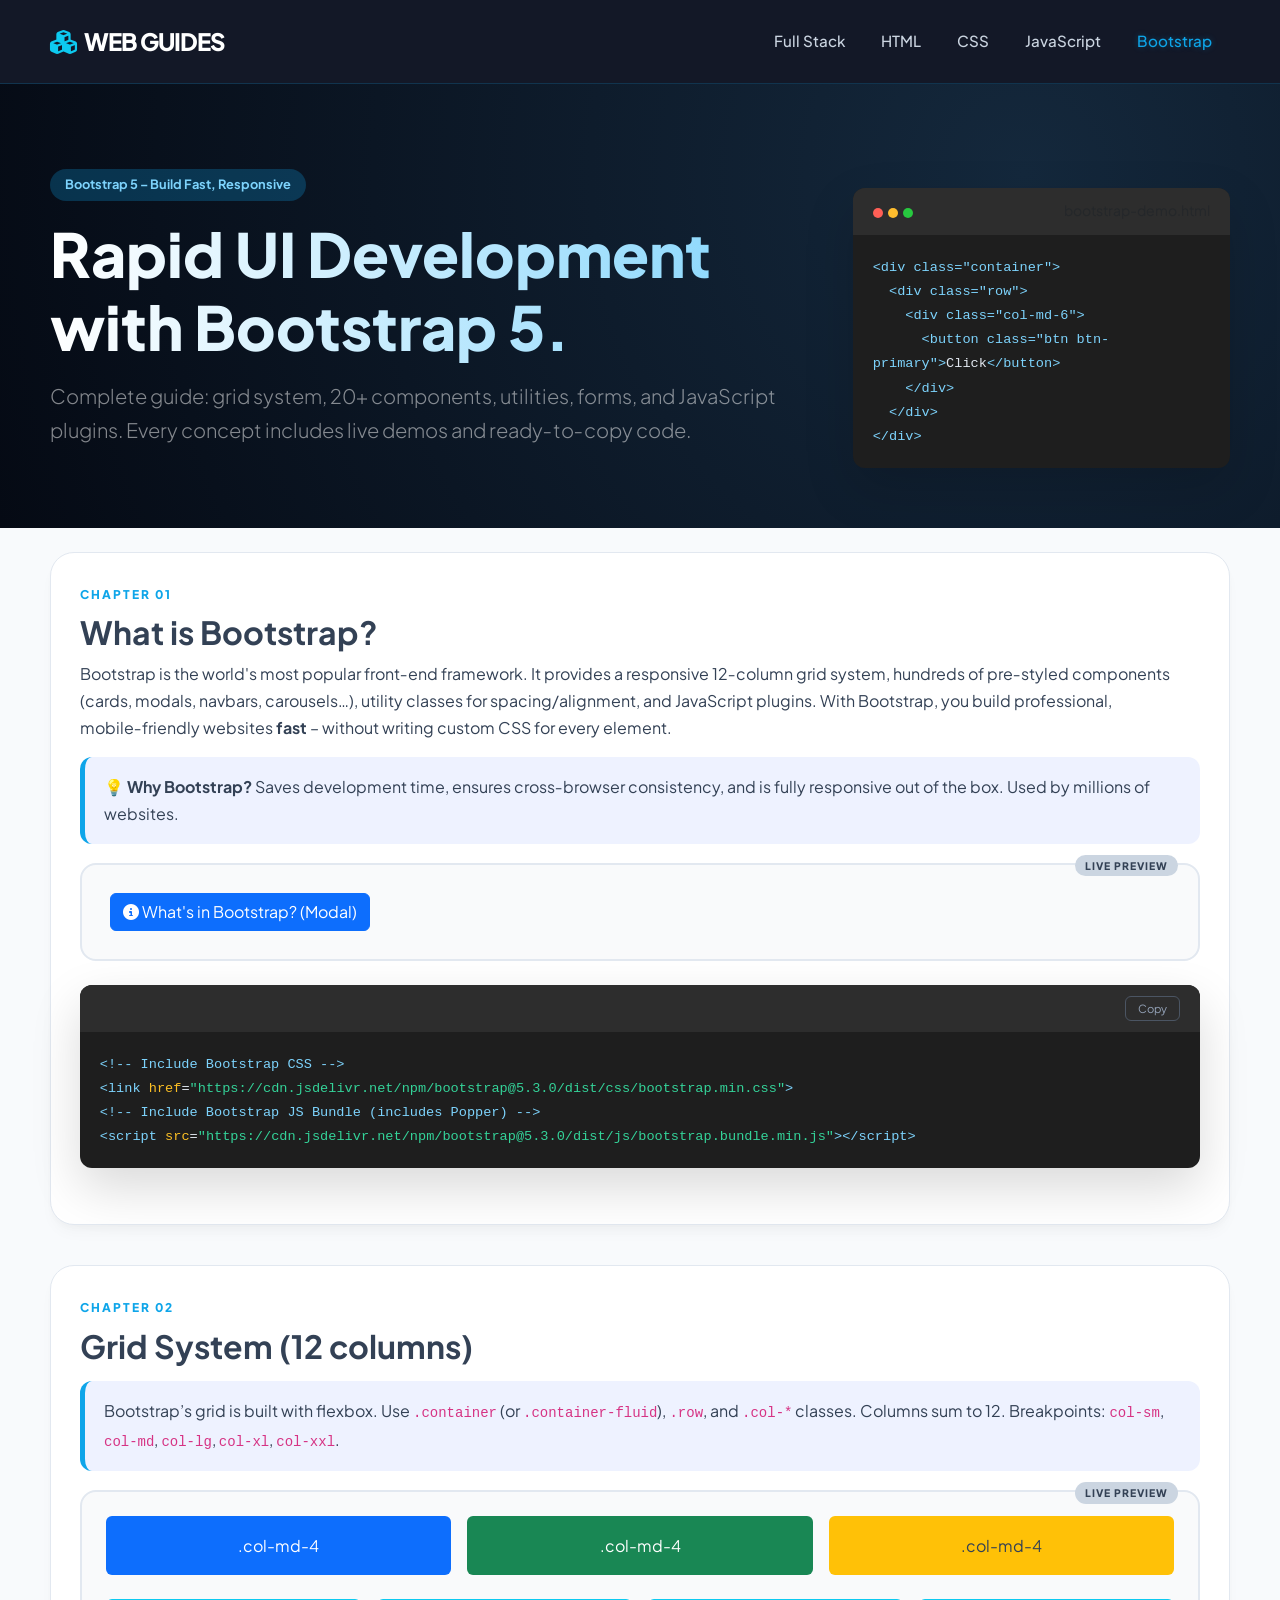
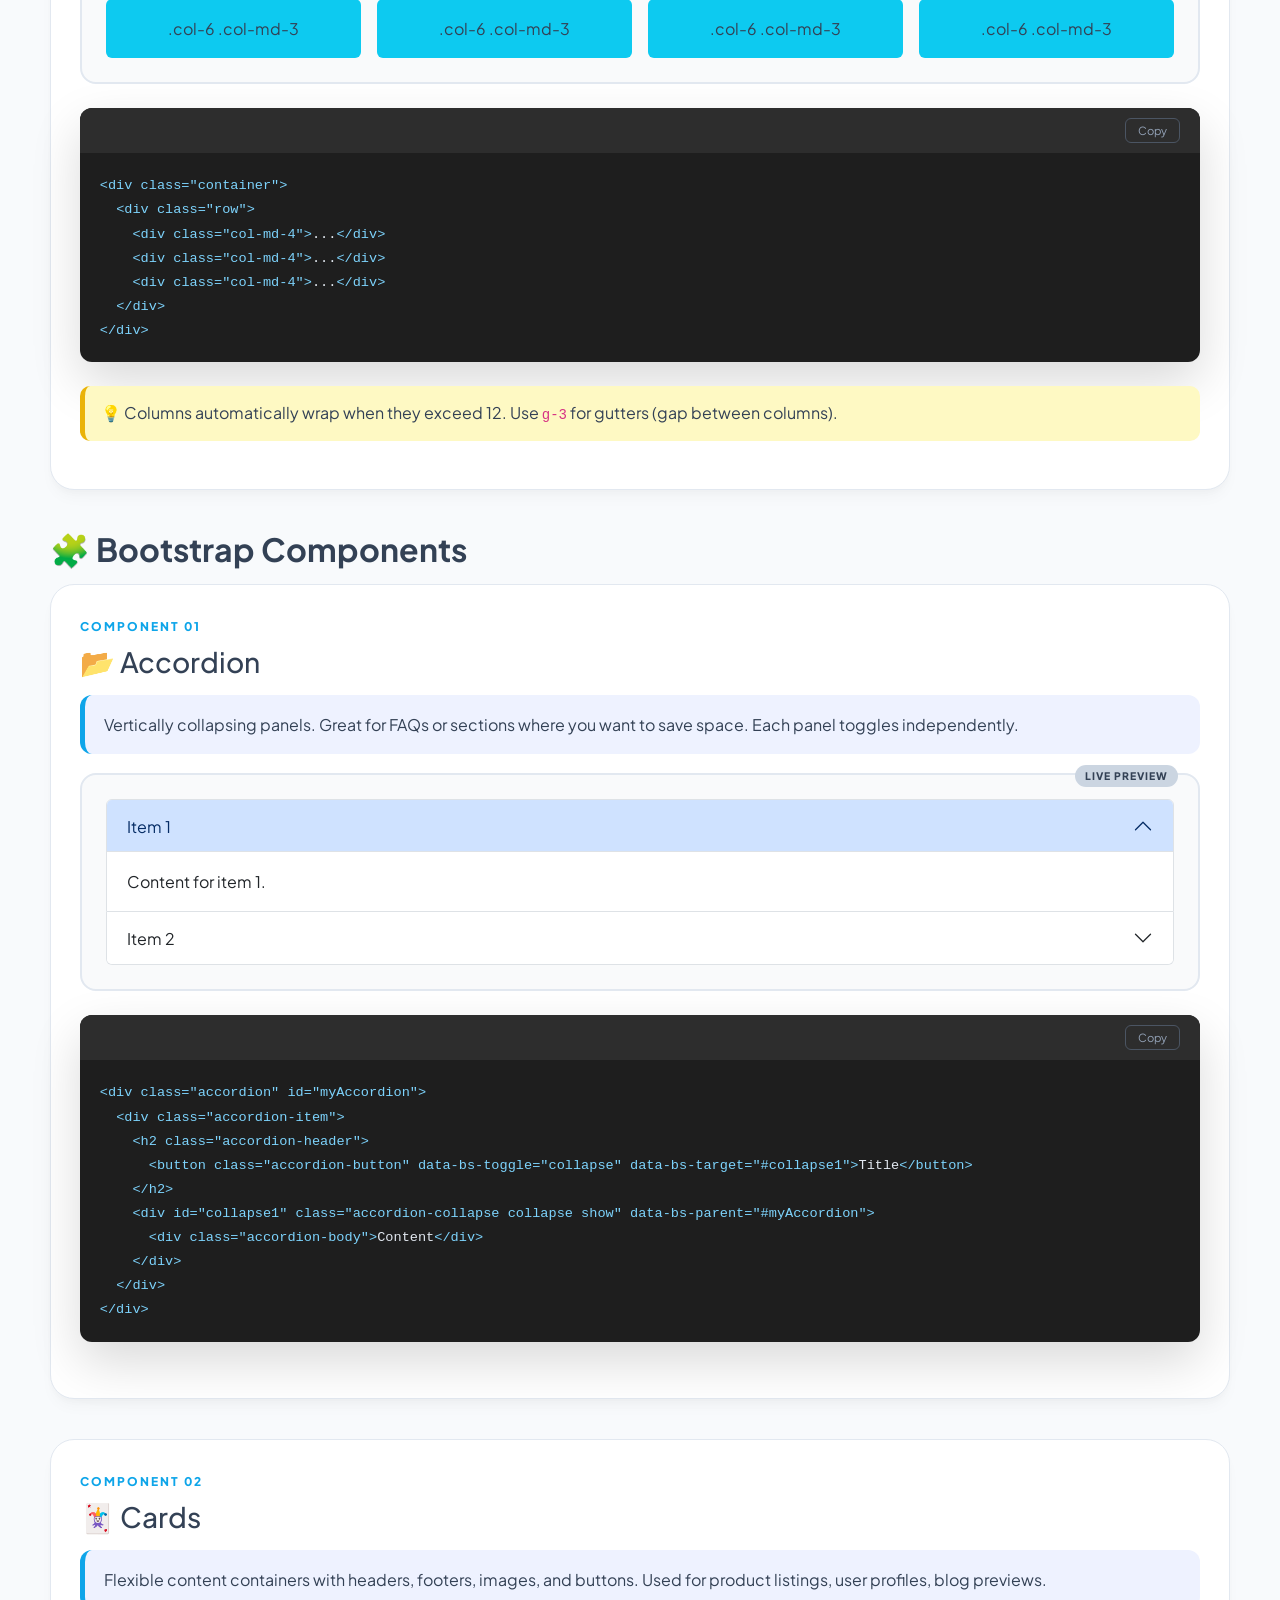
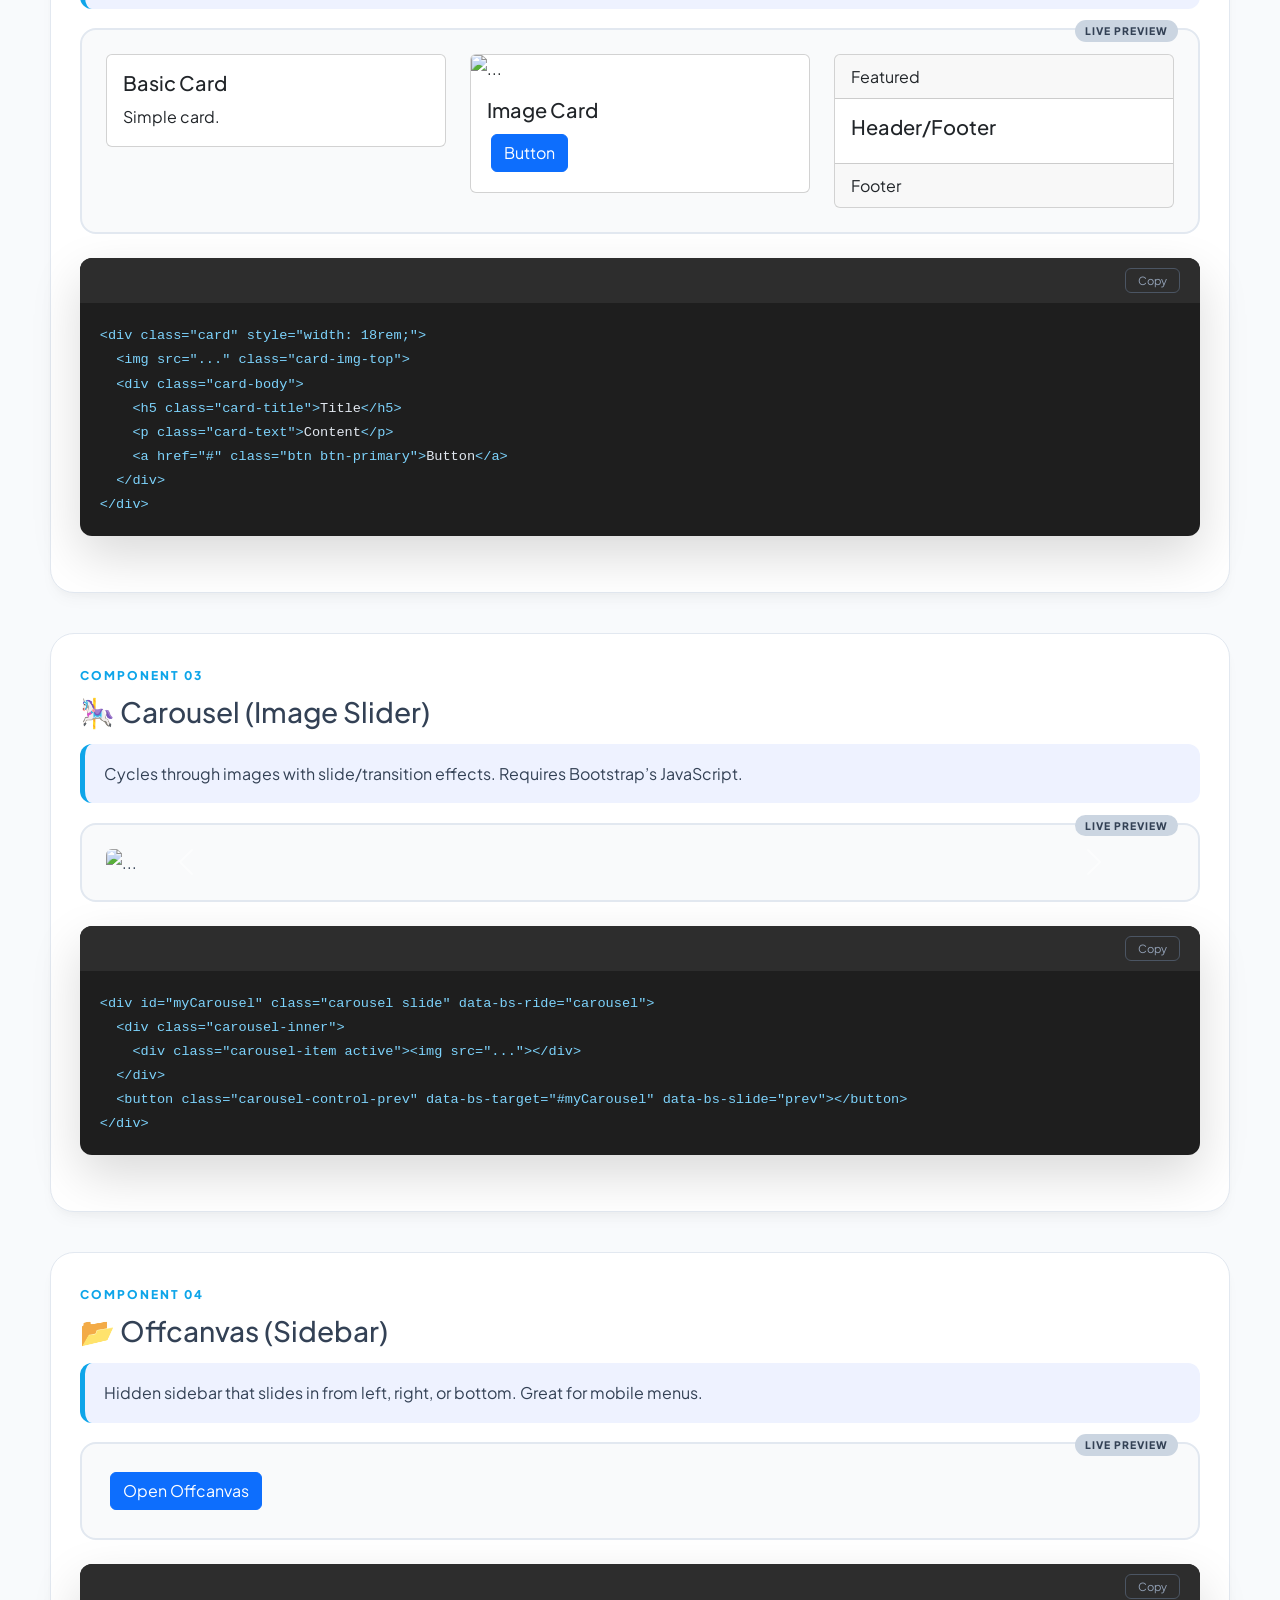
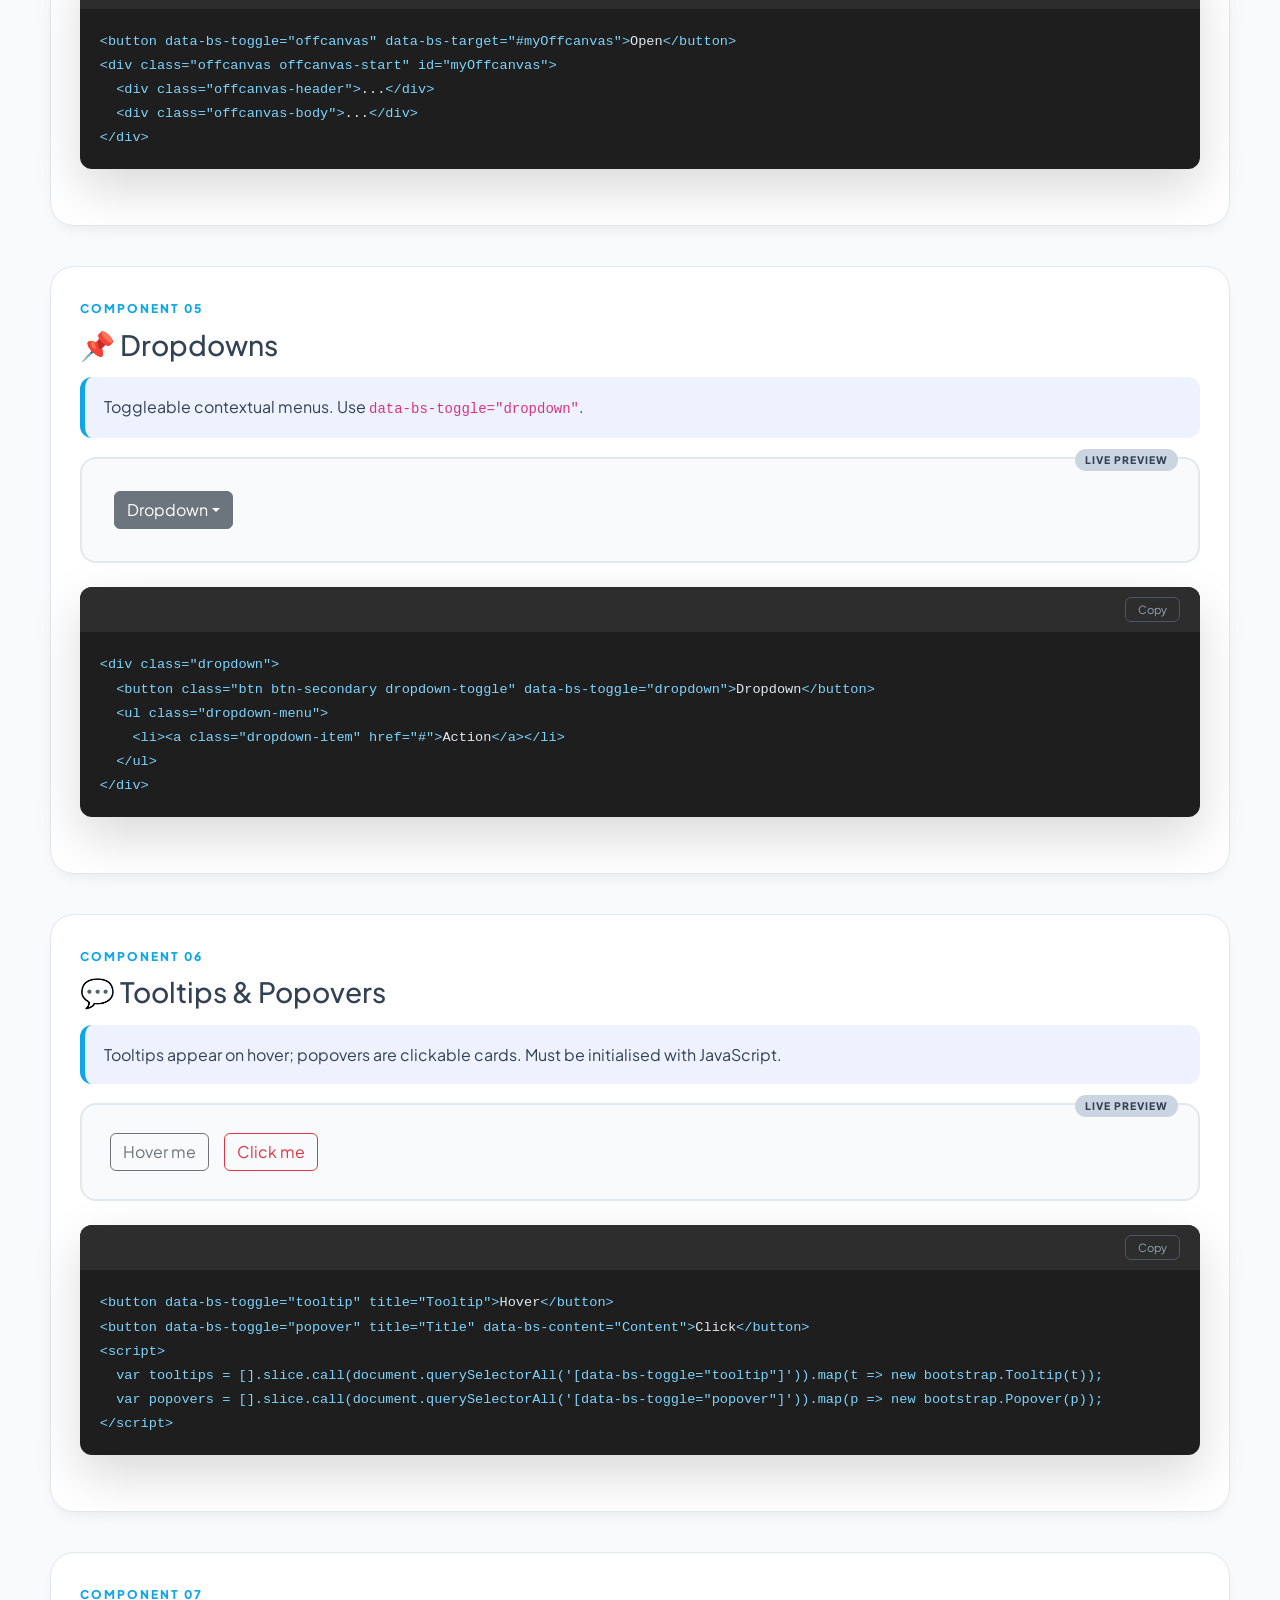
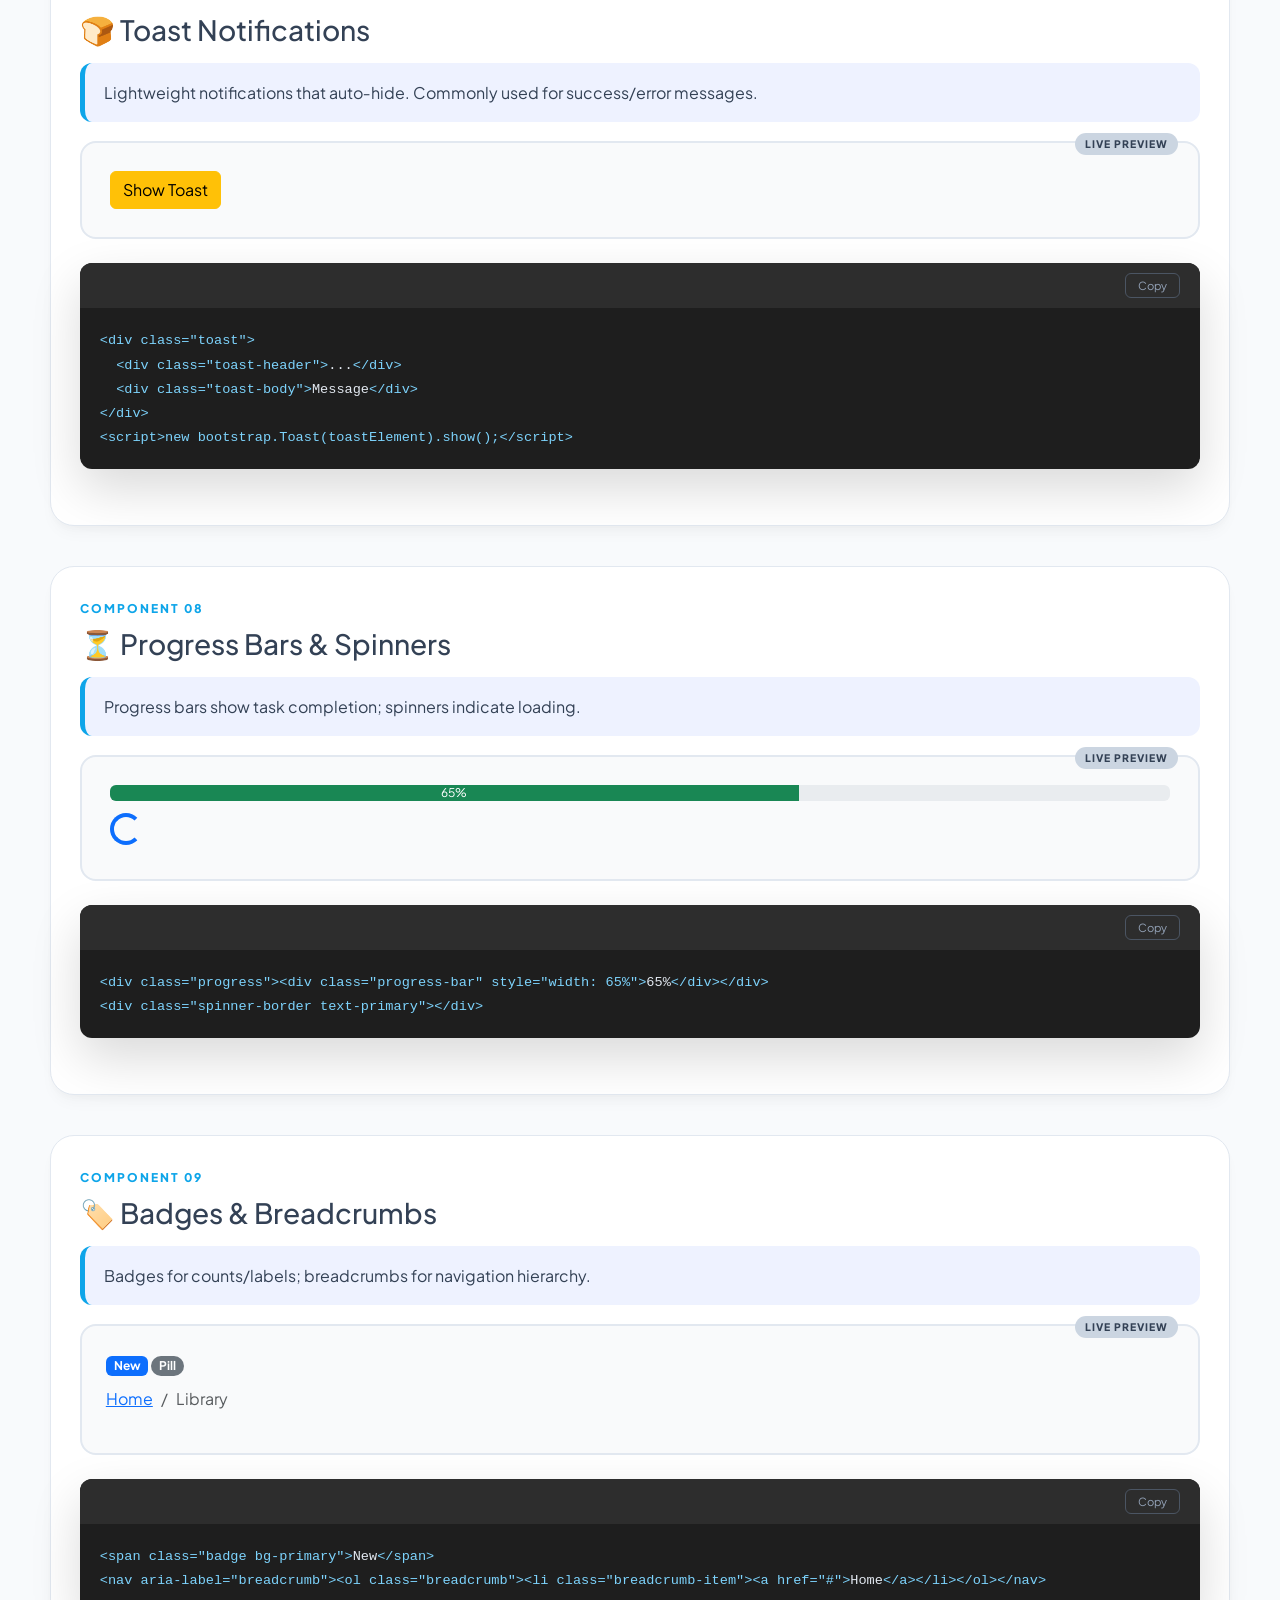
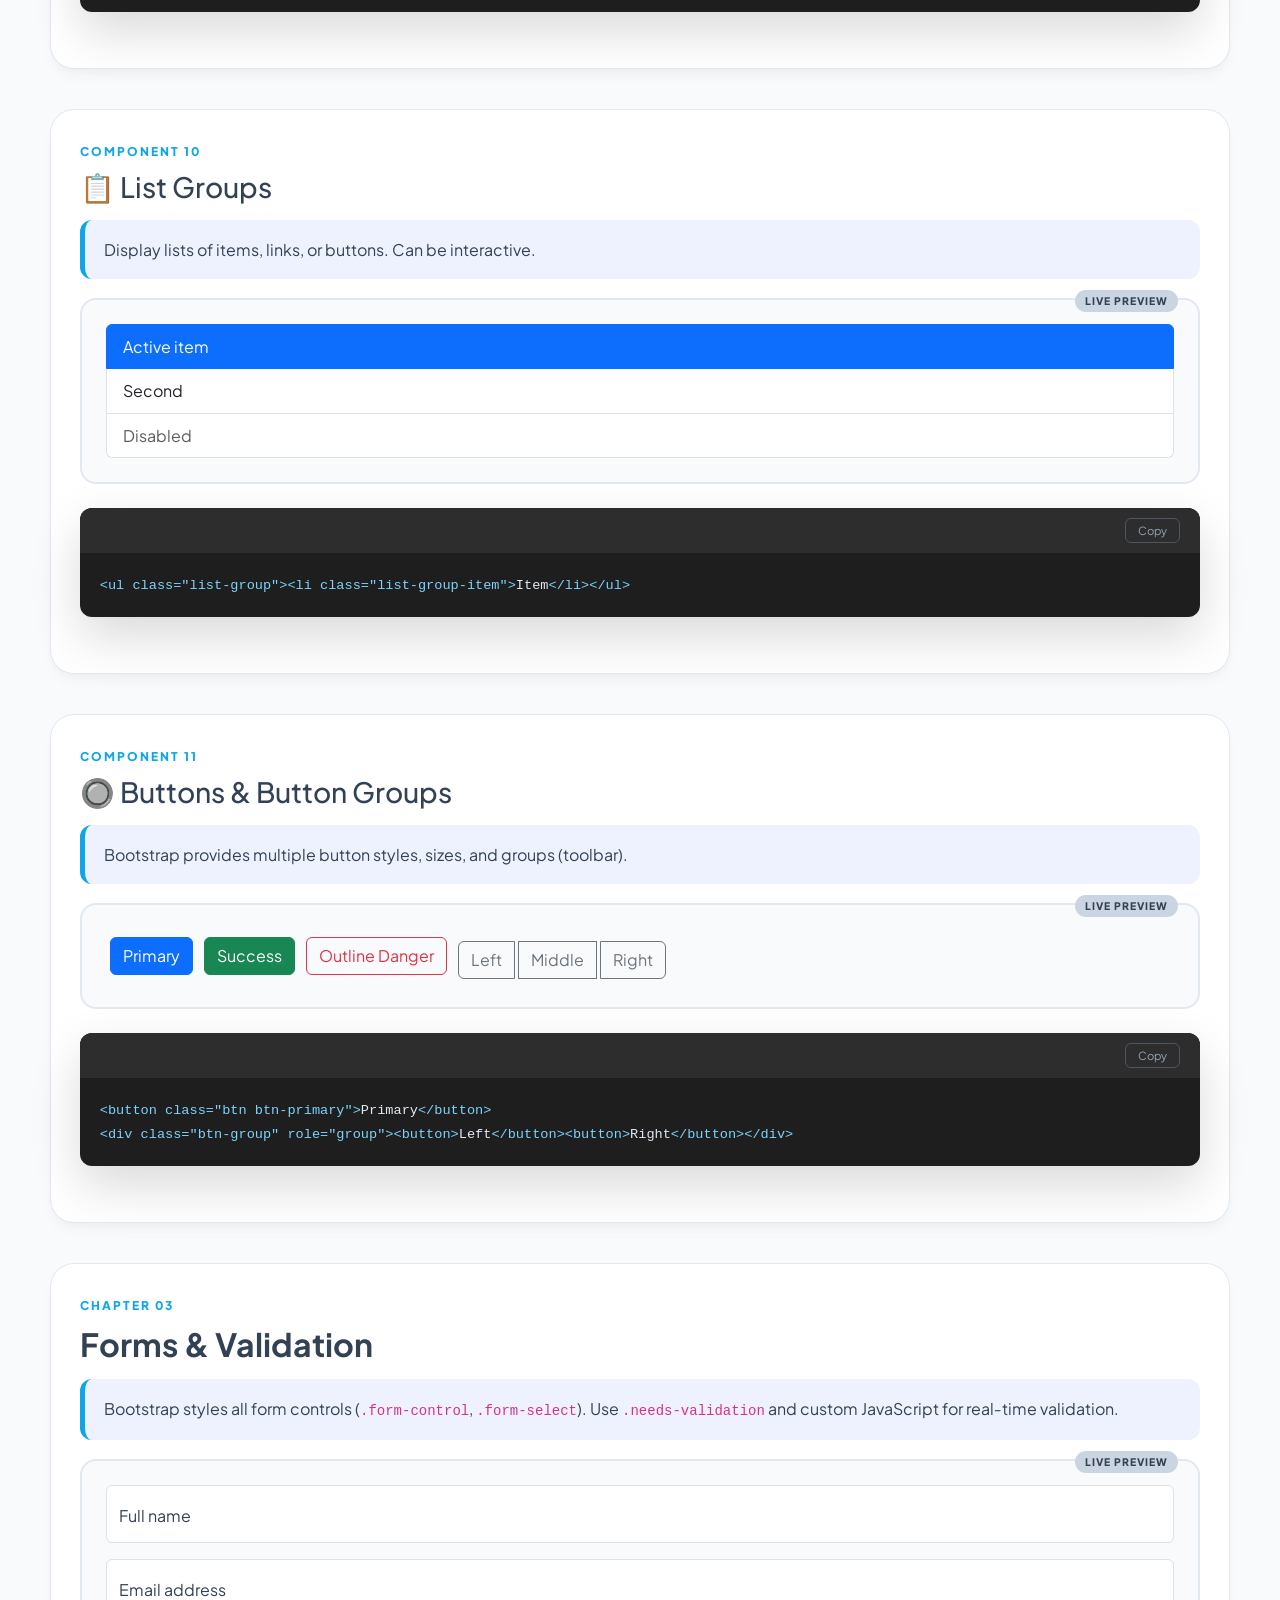
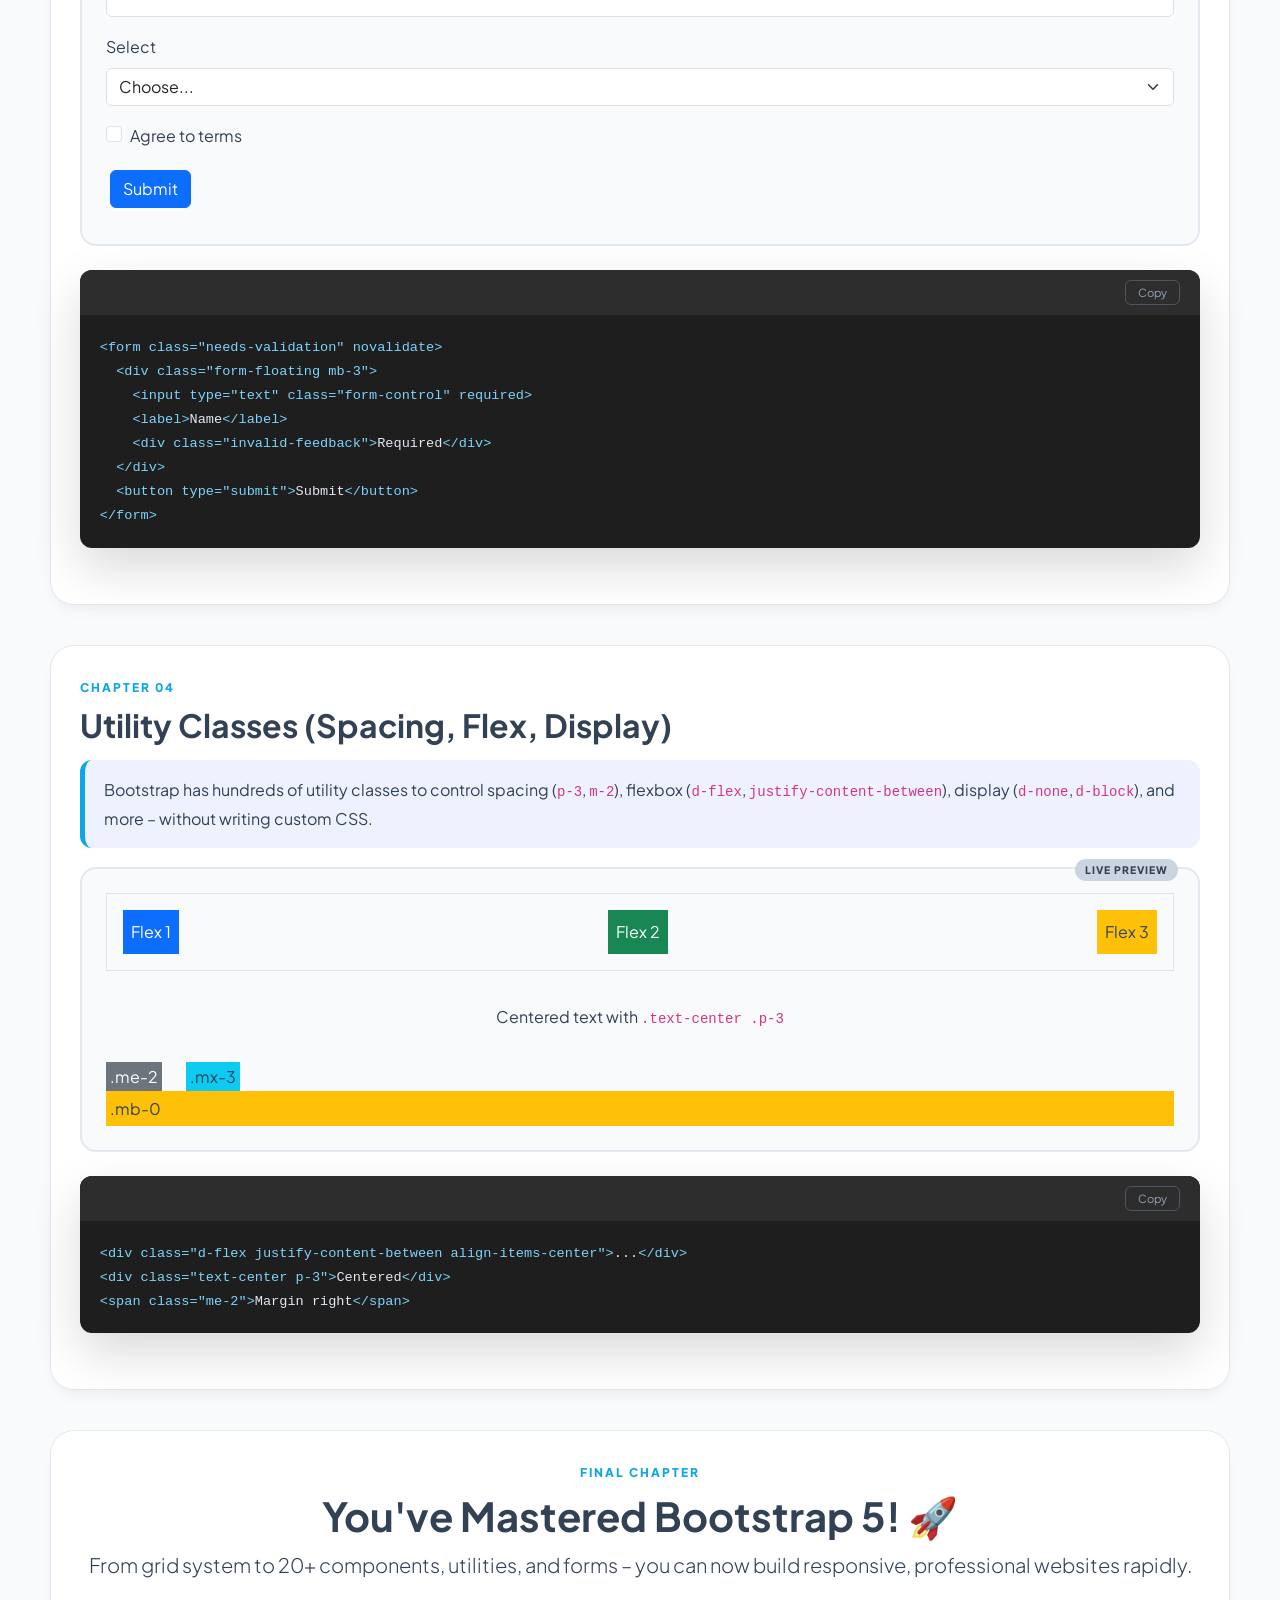
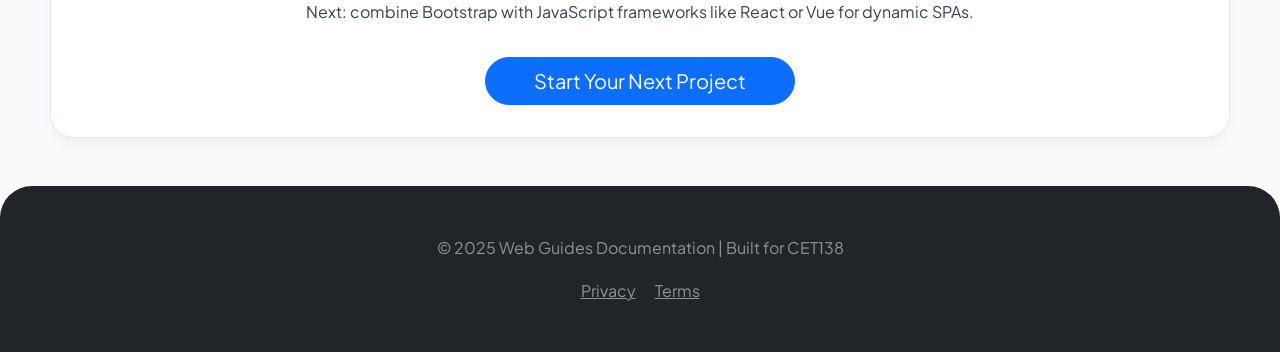
==== Bootstrap.html @ 4b602258 "Update Bootstrap.html" ====
<!DOCTYPE html>
<html lang="en">
<head>
    <meta charset="UTF-8">
    <meta name="viewport" content="width=device-width, initial-scale=1.0, user-scalable=yes">
    <title>Bootstrap 5 Master Encyclopedia | Grid · Components · Utilities</title>
    
    <!-- Bootstrap 5 CSS (needed for components) -->
    <link href="https://cdn.jsdelivr.net/npm/bootstrap@5.3.0/dist/css/bootstrap.min.css" rel="stylesheet">
    <!-- Google Fonts -->
    <link href="https://fonts.googleapis.com/css2?family=Plus+Jakarta+Sans:wght@300;400;500;600;700;800&family=Fira+Code:wght@400;500&display=swap" rel="stylesheet">
    <!-- FontAwesome -->
    <link rel="stylesheet" href="https://cdnjs.cloudflare.com/ajax/libs/font-awesome/6.4.0/css/all.min.css">
    
    <style>
        :root {
            --primary: #0ea5e9;
            --primary-dark: #0284c7;
            --dark: #0f172a;
            --light-bg: #f8fafc;
            --code-bg: #1e1e1e;
            --nav-bg: #0a0f1f;
        }

        * {
            margin: 0;
            padding: 0;
            box-sizing: border-box;
        }

        body {
            font-family: 'Plus Jakarta Sans', sans-serif;
            background-color: var(--light-bg);
            color: #334155;
            line-height: 1.7;
        }

        /* Horizontal spacing: only 10px on sides */
        .container {
            padding-left: 10px !important;
            padding-right: 10px !important;
            max-width: 1200px;
        }

        /* Modern Navbar (matching other pages) */
        .navbar {
            background: rgba(10, 15, 31, 0.96);
            backdrop-filter: blur(12px);
            border-bottom: 1px solid rgba(14, 165, 233, 0.2);
            padding: 1rem 0;
        }
        .navbar-brand { font-weight: 800; font-size: 1.5rem; letter-spacing: -1px; }
        .nav-link { 
            font-weight: 500; 
            color: #cbd5e1 !important; 
            margin: 0 10px;
            transition: 0.3s;
            font-size: 0.95rem;
        }
        .nav-link:hover, .nav-link.active { 
            color: var(--primary) !important; 
            text-shadow: 0 0 6px rgba(14,165,233,0.3);
        }

        /* Premium Hero Section */
        .hero {
            background: radial-gradient(circle at 80% 20%, #14283c, #050a14);
            padding: 80px 0 60px;
            color: white;
            position: relative;
            overflow: hidden;
        }
        .hero::before {
            content: "";
            position: absolute;
            top: 0; left: 0; width: 100%; height: 100%;
            background: url('https://www.transparenttextures.com/patterns/carbon-fibre.png');
            opacity: 0.1;
        }
        .hero-title {
            font-size: 3.8rem;
            font-weight: 800;
            line-height: 1.2;
            background: linear-gradient(to right, #fff, #7dd3fc);
            -webkit-background-clip: text;
            -webkit-text-fill-color: transparent;
        }
        .hero-tag {
            background: rgba(14, 165, 233, 0.25);
            color: #7dd3fc;
            padding: 5px 15px;
            border-radius: 50px;
            font-weight: 700;
            font-size: 0.8rem;
            display: inline-block;
            margin-bottom: 1rem;
        }

        /* Doc Section Cards (matching HTML/CSS/JS) */
        .doc-section {
            background: white;
            border-radius: 24px;
            padding: 2rem 1.8rem;
            margin-bottom: 2.5rem;
            border: 1px solid #e2e8f0;
            box-shadow: 0 4px 6px -1px rgba(0,0,0,0.02), 0 10px 15px -3px rgba(0,0,0,0.03);
        }
        .chapter-badge {
            font-size: 0.75rem;
            font-weight: 800;
            color: var(--primary);
            text-transform: uppercase;
            letter-spacing: 2px;
            display: block;
            margin-bottom: 0.5rem;
        }

        /* Code Windows with Copy Button */
        .code-window {
            background: var(--code-bg);
            border-radius: 12px;
            margin: 1.5rem 0;
            box-shadow: 0 20px 50px rgba(0,0,0,0.15);
            overflow: hidden;
        }
        .code-header {
            background: #2d2d2d;
            padding: 10px 20px;
            display: flex;
            justify-content: space-between;
            align-items: center;
        }
        .mac-dots span {
            height: 10px; width: 10px; border-radius: 50%; display: inline-block; margin-right: 5px;
        }
        pre { 
            margin: 0; padding: 20px; color: #e2e8f0; 
            font-family: 'Fira Code', monospace; font-size: 0.85rem; 
            white-space: pre-wrap;
            word-break: break-word;
        }
        .btn-copy {
            background: transparent; border: 1px solid #4b5563; color: #94a3b8;
            font-size: 0.7rem; padding: 2px 12px; border-radius: 6px; transition: 0.3s;
        }
        .btn-copy:hover { border-color: var(--primary); color: white; }

        .explanation {
            background: #eef2ff;
            border-left: 5px solid var(--primary);
            padding: 1rem 1.2rem;
            border-radius: 12px;
            margin: 1rem 0;
        }
        .demo-area {
            background: #f9fafb;
            border: 2px solid #e2e8f0;
            border-radius: 16px;
            padding: 1.5rem;
            margin: 1.2rem 0;
            position: relative;
        }
        .demo-area::after {
            content: "LIVE PREVIEW";
            position: absolute;
            top: -10px; right: 20px;
            background: #cbd5e1;
            font-size: 0.65rem; font-weight: 800;
            padding: 2px 10px;
            border-radius: 20px;
            letter-spacing: 1px;
        }
        .tip {
            background: #fef9c3;
            border-left: 5px solid #eab308;
            padding: 0.8rem 1rem;
            border-radius: 10px;
            margin: 1rem 0;
        }
        footer {
            background: #0f172a;
            color: #94a3b8;
            padding: 2rem;
            border-radius: 2rem 2rem 0 0;
            margin-top: 3rem;
            text-align: center;
        }
        /* Fix Bootstrap conflicting styles inside demo-area */
        .demo-area .btn, .demo-area .progress, .demo-area .spinner-border,
        .demo-area .dropdown, .demo-area .offcanvas, .demo-area .toast {
            margin: 0.25rem;
        }
        .demo-area .card {
            margin-bottom: 0;
        }
        @media (max-width: 700px) {
            .doc-section { padding: 1.2rem; }
        }
    </style>
</head>
<body>

<!-- Navbar identical to other pages -->
<nav class="navbar navbar-expand-lg navbar-dark sticky-top">
    <div class="container">
        <a class="navbar-brand" href="#"><i class="fas fa-cubes text-info me-2"></i>WEB GUIDES</a>
        <button class="navbar-toggler" type="button" data-bs-toggle="collapse" data-bs-target="#navbarNav">
            <span class="navbar-toggler-icon"></span>
        </button>
        <div class="collapse navbar-collapse" id="navbarNav">
            <ul class="navbar-nav ms-auto">
                <li class="nav-item"><a class="nav-link" href="#">Full Stack</a></li>
                <li class="nav-item"><a class="nav-link" href="./html.html">HTML</a></li>
                <li class="nav-item"><a class="nav-link" href="./Css.html">CSS</a></li>
                <li class="nav-item"><a class="nav-link" href="./javascript.html">JavaScript</a></li>
                <li class="nav-item"><a class="nav-link active" href="./Bootstrap.html">Bootstrap</a></li>
            </ul>
        </div>
    </div>
</nav>

<!-- Hero section -->
<header class="hero">
    <div class="container">
        <div class="row align-items-center">
            <div class="col-lg-8">
                <span class="hero-tag">Bootstrap 5 – Build Fast, Responsive</span>
                <h1 class="hero-title">Rapid UI Development<br>with Bootstrap 5.</h1>
                <p class="lead text-white-50 mt-3">Complete guide: grid system, 20+ components, utilities, forms, and JavaScript plugins. Every concept includes live demos and ready‑to‑copy code.</p>
                <!-- <div class="d-flex gap-3 mt-4">
                    <a href="#grid" class="btn btn-primary btn-lg px-4 rounded-pill fw-bold">Start Learning</a>
                    <a href="#components" class="btn btn-outline-light btn-lg px-4 rounded-pill fw-bold">Explore Components</a>
                </div> -->
            </div>
            <div class="col-lg-4 d-none d-lg-block">
                <div class="code-window mb-0">
                    <div class="code-header">
                        <div class="mac-dots"><span style="background:#ff5f56"></span><span style="background:#ffbd2e"></span><span style="background:#27c93f"></span></div>
                        <small class="text-muted">bootstrap-demo.html</small>
                    </div>
                    <pre><code><span style="color:#7dd3fc">&lt;div class="container"&gt;</span>
  <span style="color:#7dd3fc">&lt;div class="row"&gt;</span>
    <span style="color:#7dd3fc">&lt;div class="col-md-6"&gt;</span>
      <span style="color:#7dd3fc">&lt;button class="btn btn-primary"&gt;</span>Click<span style="color:#7dd3fc">&lt;/button&gt;</span>
    <span style="color:#7dd3fc">&lt;/div&gt;</span>
  <span style="color:#7dd3fc">&lt;/div&gt;</span>
<span style="color:#7dd3fc">&lt;/div&gt;</span></code></pre>
                </div>
            </div>
        </div>
    </div>
</header>

<div class="container mt-4">
    <!-- INTRODUCTION -->
    <section class="doc-section">
        <span class="chapter-badge">Chapter 01</span>
        <h2 class="fw-bold">What is Bootstrap?</h2>
        <p>Bootstrap is the world's most popular front‑end framework. It provides a responsive 12‑column grid system, hundreds of pre‑styled components (cards, modals, navbars, carousels…), utility classes for spacing/alignment, and JavaScript plugins. With Bootstrap, you build professional, mobile‑friendly websites <strong>fast</strong> – without writing custom CSS for every element.</p>
        <div class="explanation">
            💡 <strong>Why Bootstrap?</strong> Saves development time, ensures cross‑browser consistency, and is fully responsive out of the box. Used by millions of websites.
        </div>
        <div class="demo-area">
            <button class="btn btn-primary" data-bs-toggle="modal" data-bs-target="#bootstrapModal">
                <i class="fas fa-info-circle"></i> What's in Bootstrap? (Modal)
            </button>
        </div>
        <div class="code-window">
            <div class="code-header"><div class="mac-dots"><span></span><span></span><span></span></div><button class="btn-copy" onclick="copyCode(this)">Copy</button></div>
            <pre><code><span style="color:#7dd3fc">&lt;!-- Include Bootstrap CSS --&gt;</span>
<span style="color:#7dd3fc">&lt;link</span> <span style="color:#fbbf24">href</span>=<span style="color:#34d399">"https://cdn.jsdelivr.net/npm/bootstrap@5.3.0/dist/css/bootstrap.min.css"</span><span style="color:#7dd3fc">&gt;</span>
<span style="color:#7dd3fc">&lt;!-- Include Bootstrap JS Bundle (includes Popper) --&gt;</span>
<span style="color:#7dd3fc">&lt;script</span> <span style="color:#fbbf24">src</span>=<span style="color:#34d399">"https://cdn.jsdelivr.net/npm/bootstrap@5.3.0/dist/js/bootstrap.bundle.min.js"</span><span style="color:#7dd3fc">&gt;&lt;/script&gt;</span></code></pre>
        </div>
    </section>

    <!-- Modal (explanation) -->
    <div class="modal fade" id="bootstrapModal" tabindex="-1">
        <div class="modal-dialog modal-dialog-centered">
            <div class="modal-content">
                <div class="modal-header bg-primary text-white">
                    <h5 class="modal-title">Bootstrap 5 Features</h5>
                    <button type="button" class="btn-close btn-close-white" data-bs-dismiss="modal"></button>
                </div>
                <div class="modal-body">
                    <ul>
                        <li>Responsive grid system (12 columns, 6 breakpoints)</li>
                        <li>Pre‑styled components (cards, buttons, navbars, alerts…)</li>
                        <li>JavaScript plugins (modals, carousels, tooltips, toasts…)</li>
                        <li>Utility classes for spacing, flex, display, typography</li>
                        <li>Customizable via Sass variables</li>
                    </ul>
                </div>
                <div class="modal-footer">
                    <button class="btn btn-secondary" data-bs-dismiss="modal">Close</button>
                </div>
            </div>
        </div>
    </div>

    <!-- ========== 1. GRID SYSTEM ========== -->
    <section id="grid" class="doc-section">
        <span class="chapter-badge">Chapter 02</span>
        <h2 class="fw-bold">Grid System (12 columns)</h2>
        <div class="explanation">
            Bootstrap’s grid is built with flexbox. Use <code>.container</code> (or <code>.container-fluid</code>), <code>.row</code>, and <code>.col-*</code> classes. Columns sum to 12. Breakpoints: <code>col-sm</code>, <code>col-md</code>, <code>col-lg</code>, <code>col-xl</code>, <code>col-xxl</code>.
        </div>
        <div class="demo-area">
            <div class="row g-3">
                <div class="col-md-4"><div class="bg-primary text-white p-3 text-center rounded">.col-md-4</div></div>
                <div class="col-md-4"><div class="bg-success text-white p-3 text-center rounded">.col-md-4</div></div>
                <div class="col-md-4"><div class="bg-warning p-3 text-center rounded">.col-md-4</div></div>
            </div>
            <div class="row g-3 mt-2">
                <div class="col-6 col-md-3"><div class="bg-info p-3 text-center rounded">.col-6 .col-md-3</div></div>
                <div class="col-6 col-md-3"><div class="bg-info p-3 text-center rounded">.col-6 .col-md-3</div></div>
                <div class="col-6 col-md-3"><div class="bg-info p-3 text-center rounded">.col-6 .col-md-3</div></div>
                <div class="col-6 col-md-3"><div class="bg-info p-3 text-center rounded">.col-6 .col-md-3</div></div>
            </div>
        </div>
        <div class="code-window">
            <div class="code-header"><div class="mac-dots"></div><button class="btn-copy" onclick="copyCode(this)">Copy</button></div>
            <pre><code><span style="color:#7dd3fc">&lt;div class="container"&gt;</span>
  <span style="color:#7dd3fc">&lt;div class="row"&gt;</span>
    <span style="color:#7dd3fc">&lt;div class="col-md-4"&gt;</span>...<span style="color:#7dd3fc">&lt;/div&gt;</span>
    <span style="color:#7dd3fc">&lt;div class="col-md-4"&gt;</span>...<span style="color:#7dd3fc">&lt;/div&gt;</span>
    <span style="color:#7dd3fc">&lt;div class="col-md-4"&gt;</span>...<span style="color:#7dd3fc">&lt;/div&gt;</span>
  <span style="color:#7dd3fc">&lt;/div&gt;</span>
<span style="color:#7dd3fc">&lt;/div&gt;</span></code></pre>
        </div>
        <div class="tip">💡 Columns automatically wrap when they exceed 12. Use <code>g-3</code> for gutters (gap between columns).</div>
    </section>

    <!-- ========== 2. COMPONENTS (Multiple) ========== -->
    <h2 class="fw-bold mt-4 mb-3" id="components">🧩 Bootstrap Components</h2>

    <!-- Accordion -->
    <section class="doc-section">
        <span class="chapter-badge">Component 01</span>
        <h3>📂 Accordion</h3>
        <div class="explanation">Vertically collapsing panels. Great for FAQs or sections where you want to save space. Each panel toggles independently.</div>
        <div class="demo-area">
            <div class="accordion" id="demoAccordion">
                <div class="accordion-item">
                    <h2 class="accordion-header"><button class="accordion-button" data-bs-toggle="collapse" data-bs-target="#collapseOne">Item 1</button></h2>
                    <div id="collapseOne" class="accordion-collapse collapse show" data-bs-parent="#demoAccordion"><div class="accordion-body">Content for item 1.</div></div>
                </div>
                <div class="accordion-item">
                    <h2 class="accordion-header"><button class="accordion-button collapsed" data-bs-toggle="collapse" data-bs-target="#collapseTwo">Item 2</button></h2>
                    <div id="collapseTwo" class="accordion-collapse collapse"><div class="accordion-body">Content for item 2.</div></div>
                </div>
            </div>
        </div>
        <div class="code-window"><div class="code-header"><div class="mac-dots"></div><button class="btn-copy" onclick="copyCode(this)">Copy</button></div><pre><code><span style="color:#7dd3fc">&lt;div class="accordion" id="myAccordion"&gt;</span>
  <span style="color:#7dd3fc">&lt;div class="accordion-item"&gt;</span>
    <span style="color:#7dd3fc">&lt;h2 class="accordion-header"&gt;</span>
      <span style="color:#7dd3fc">&lt;button class="accordion-button" data-bs-toggle="collapse" data-bs-target="#collapse1"&gt;</span>Title<span style="color:#7dd3fc">&lt;/button&gt;</span>
    <span style="color:#7dd3fc">&lt;/h2&gt;</span>
    <span style="color:#7dd3fc">&lt;div id="collapse1" class="accordion-collapse collapse show" data-bs-parent="#myAccordion"&gt;</span>
      <span style="color:#7dd3fc">&lt;div class="accordion-body"&gt;</span>Content<span style="color:#7dd3fc">&lt;/div&gt;</span>
    <span style="color:#7dd3fc">&lt;/div&gt;</span>
  <span style="color:#7dd3fc">&lt;/div&gt;</span>
<span style="color:#7dd3fc">&lt;/div&gt;</span></code></pre></div>
    </section>

    <!-- Cards -->
    <section class="doc-section">
        <span class="chapter-badge">Component 02</span>
        <h3>🃏 Cards</h3>
        <div class="explanation">Flexible content containers with headers, footers, images, and buttons. Used for product listings, user profiles, blog previews.</div>
        <div class="demo-area">
            <div class="row">
                <div class="col-md-4"><div class="card"><div class="card-body"><h5 class="card-title">Basic Card</h5><p class="card-text">Simple card.</p></div></div></div>
                <div class="col-md-4"><div class="card"><img src="https://picsum.photos/id/26/300/150" class="card-img-top" alt="..."><div class="card-body"><h5 class="card-title">Image Card</h5><button class="btn btn-primary">Button</button></div></div></div>
                <div class="col-md-4"><div class="card"><div class="card-header">Featured</div><div class="card-body"><h5 class="card-title">Header/Footer</h5></div><div class="card-footer">Footer</div></div></div>
            </div>
        </div>
        <div class="code-window"><div class="code-header"><div class="mac-dots"></div><button class="btn-copy" onclick="copyCode(this)">Copy</button></div><pre><code><span style="color:#7dd3fc">&lt;div class="card" style="width: 18rem;"&gt;</span>
  <span style="color:#7dd3fc">&lt;img src="..." class="card-img-top"&gt;</span>
  <span style="color:#7dd3fc">&lt;div class="card-body"&gt;</span>
    <span style="color:#7dd3fc">&lt;h5 class="card-title"&gt;</span>Title<span style="color:#7dd3fc">&lt;/h5&gt;</span>
    <span style="color:#7dd3fc">&lt;p class="card-text"&gt;</span>Content<span style="color:#7dd3fc">&lt;/p&gt;</span>
    <span style="color:#7dd3fc">&lt;a href="#" class="btn btn-primary"&gt;</span>Button<span style="color:#7dd3fc">&lt;/a&gt;</span>
  <span style="color:#7dd3fc">&lt;/div&gt;</span>
<span style="color:#7dd3fc">&lt;/div&gt;</span></code></pre></div>
    </section>

    <!-- Carousel -->
    <section class="doc-section">
        <span class="chapter-badge">Component 03</span>
        <h3>🎠 Carousel (Image Slider)</h3>
        <div class="explanation">Cycles through images with slide/transition effects. Requires Bootstrap’s JavaScript.</div>
        <div class="demo-area">
            <div id="carouselDemo" class="carousel slide" data-bs-ride="carousel">
                <div class="carousel-inner rounded">
                    <div class="carousel-item active"><img src="https://picsum.photos/id/101/800/250" class="d-block w-100" alt="..."></div>
                    <div class="carousel-item"><img src="https://picsum.photos/id/104/800/250" class="d-block w-100" alt="..."></div>
                    <div class="carousel-item"><img src="https://picsum.photos/id/106/800/250" class="d-block w-100" alt="..."></div>
                </div>
                <button class="carousel-control-prev" data-bs-target="#carouselDemo" data-bs-slide="prev"><span class="carousel-control-prev-icon"></span></button>
                <button class="carousel-control-next" data-bs-target="#carouselDemo" data-bs-slide="next"><span class="carousel-control-next-icon"></span></button>
            </div>
        </div>
        <div class="code-window"><div class="code-header"><div class="mac-dots"></div><button class="btn-copy" onclick="copyCode(this)">Copy</button></div><pre><code><span style="color:#7dd3fc">&lt;div id="myCarousel" class="carousel slide" data-bs-ride="carousel"&gt;</span>
  <span style="color:#7dd3fc">&lt;div class="carousel-inner"&gt;</span>
    <span style="color:#7dd3fc">&lt;div class="carousel-item active"&gt;&lt;img src="..."&gt;&lt;/div&gt;</span>
  <span style="color:#7dd3fc">&lt;/div&gt;</span>
  <span style="color:#7dd3fc">&lt;button class="carousel-control-prev" data-bs-target="#myCarousel" data-bs-slide="prev"&gt;&lt;/button&gt;</span>
<span style="color:#7dd3fc">&lt;/div&gt;</span></code></pre></div>
    </section>

    <!-- Offcanvas -->
    <section class="doc-section">
        <span class="chapter-badge">Component 04</span>
        <h3>📂 Offcanvas (Sidebar)</h3>
        <div class="explanation">Hidden sidebar that slides in from left, right, or bottom. Great for mobile menus.</div>
        <div class="demo-area">
            <button class="btn btn-primary" data-bs-toggle="offcanvas" data-bs-target="#offcanvasDemo">Open Offcanvas</button>
        </div>
        <div class="offcanvas offcanvas-start" tabindex="-1" id="offcanvasDemo"><div class="offcanvas-header"><h5 class="offcanvas-title">Menu</h5><button type="button" class="btn-close" data-bs-dismiss="offcanvas"></button></div><div class="offcanvas-body"><p>Offcanvas content here.</p></div></div>
        <div class="code-window"><div class="code-header"><div class="mac-dots"></div><button class="btn-copy" onclick="copyCode(this)">Copy</button></div><pre><code><span style="color:#7dd3fc">&lt;button data-bs-toggle="offcanvas" data-bs-target="#myOffcanvas"&gt;</span>Open<span style="color:#7dd3fc">&lt;/button&gt;</span>
<span style="color:#7dd3fc">&lt;div class="offcanvas offcanvas-start" id="myOffcanvas"&gt;</span>
  <span style="color:#7dd3fc">&lt;div class="offcanvas-header"&gt;</span>...<span style="color:#7dd3fc">&lt;/div&gt;</span>
  <span style="color:#7dd3fc">&lt;div class="offcanvas-body"&gt;</span>...<span style="color:#7dd3fc">&lt;/div&gt;</span>
<span style="color:#7dd3fc">&lt;/div&gt;</span></code></pre></div>
    </section>

    <!-- Dropdowns -->
    <section class="doc-section">
        <span class="chapter-badge">Component 05</span>
        <h3>📌 Dropdowns</h3>
        <div class="explanation">Toggleable contextual menus. Use <code>data-bs-toggle="dropdown"</code>.</div>
        <div class="demo-area">
            <div class="dropdown"><button class="btn btn-secondary dropdown-toggle" data-bs-toggle="dropdown">Dropdown</button><ul class="dropdown-menu"><li><a class="dropdown-item" href="#">Action</a></li><li><a class="dropdown-item" href="#">Another</a></li></ul></div>
        </div>
        <div class="code-window"><div class="code-header"><div class="mac-dots"></div><button class="btn-copy" onclick="copyCode(this)">Copy</button></div><pre><code><span style="color:#7dd3fc">&lt;div class="dropdown"&gt;</span>
  <span style="color:#7dd3fc">&lt;button class="btn btn-secondary dropdown-toggle" data-bs-toggle="dropdown"&gt;</span>Dropdown<span style="color:#7dd3fc">&lt;/button&gt;</span>
  <span style="color:#7dd3fc">&lt;ul class="dropdown-menu"&gt;</span>
    <span style="color:#7dd3fc">&lt;li&gt;&lt;a class="dropdown-item" href="#"&gt;</span>Action<span style="color:#7dd3fc">&lt;/a&gt;&lt;/li&gt;</span>
  <span style="color:#7dd3fc">&lt;/ul&gt;</span>
<span style="color:#7dd3fc">&lt;/div&gt;</span></code></pre></div>
    </section>

    <!-- Tooltips & Popovers -->
    <section class="doc-section">
        <span class="chapter-badge">Component 06</span>
        <h3>💬 Tooltips & Popovers</h3>
        <div class="explanation">Tooltips appear on hover; popovers are clickable cards. Must be initialised with JavaScript.</div>
        <div class="demo-area">
            <button class="btn btn-outline-secondary" data-bs-toggle="tooltip" title="Tooltip text">Hover me</button>
            <button class="btn btn-outline-danger ms-2" data-bs-toggle="popover" title="Popover Title" data-bs-content="Popover content">Click me</button>
        </div>
        <div class="code-window"><div class="code-header"><div class="mac-dots"></div><button class="btn-copy" onclick="copyCode(this)">Copy</button></div><pre><code><span style="color:#7dd3fc">&lt;button data-bs-toggle="tooltip" title="Tooltip"&gt;</span>Hover<span style="color:#7dd3fc">&lt;/button&gt;</span>
<span style="color:#7dd3fc">&lt;button data-bs-toggle="popover" title="Title" data-bs-content="Content"&gt;</span>Click<span style="color:#7dd3fc">&lt;/button&gt;</span>
<span style="color:#7dd3fc">&lt;script&gt;</span>
  <span style="color:#7dd3fc">var tooltips = [].slice.call(document.querySelectorAll('[data-bs-toggle="tooltip"]')).map(t => new bootstrap.Tooltip(t));</span>
  <span style="color:#7dd3fc">var popovers = [].slice.call(document.querySelectorAll('[data-bs-toggle="popover"]')).map(p => new bootstrap.Popover(p));</span>
<span style="color:#7dd3fc">&lt;/script&gt;</span></code></pre></div>
    </section>

    <!-- Toast -->
    <section class="doc-section">
        <span class="chapter-badge">Component 07</span>
        <h3>🍞 Toast Notifications</h3>
        <div class="explanation">Lightweight notifications that auto‑hide. Commonly used for success/error messages.</div>
        <div class="demo-area">
            <button class="btn btn-warning" id="toastBtn">Show Toast</button>
        </div>
        <div class="toast-container position-fixed bottom-0 end-0 p-3" style="z-index: 1100;"><div class="toast" id="liveToast" role="alert" data-bs-autohide="true" data-bs-delay="3000"><div class="toast-header"><strong class="me-auto">Bootstrap</strong><button type="button" class="btn-close" data-bs-dismiss="toast"></button></div><div class="toast-body">Hello! This is a toast.</div></div></div>
        <div class="code-window"><div class="code-header"><div class="mac-dots"></div><button class="btn-copy" onclick="copyCode(this)">Copy</button></div><pre><code><span style="color:#7dd3fc">&lt;div class="toast"&gt;</span>
  <span style="color:#7dd3fc">&lt;div class="toast-header"&gt;</span>...<span style="color:#7dd3fc">&lt;/div&gt;</span>
  <span style="color:#7dd3fc">&lt;div class="toast-body"&gt;</span>Message<span style="color:#7dd3fc">&lt;/div&gt;</span>
<span style="color:#7dd3fc">&lt;/div&gt;</span>
<span style="color:#7dd3fc">&lt;script&gt;new bootstrap.Toast(toastElement).show();&lt;/script&gt;</span></code></pre></div>
    </section>

    <!-- Progress Bars & Spinners -->
    <section class="doc-section">
        <span class="chapter-badge">Component 08</span>
        <h3>⏳ Progress Bars & Spinners</h3>
        <div class="explanation">Progress bars show task completion; spinners indicate loading.</div>
        <div class="demo-area">
            <div class="progress mb-2"><div class="progress-bar bg-success" style="width: 65%">65%</div></div>
            <div class="spinner-border text-primary" role="status"><span class="visually-hidden">Loading...</span></div>
            <div class="spinner-grow text-success ms-2" role="status"><span class="visually-hidden">Loading...</span></div>
        </div>
        <div class="code-window"><div class="code-header"><div class="mac-dots"></div><button class="btn-copy" onclick="copyCode(this)">Copy</button></div><pre><code><span style="color:#7dd3fc">&lt;div class="progress"&gt;&lt;div class="progress-bar" style="width: 65%"&gt;</span>65%<span style="color:#7dd3fc">&lt;/div&gt;&lt;/div&gt;</span>
<span style="color:#7dd3fc">&lt;div class="spinner-border text-primary"&gt;&lt;/div&gt;</span></code></pre></div>
    </section>

    <!-- Badges & Breadcrumbs -->
    <section class="doc-section">
        <span class="chapter-badge">Component 09</span>
        <h3>🏷️ Badges & Breadcrumbs</h3>
        <div class="explanation">Badges for counts/labels; breadcrumbs for navigation hierarchy.</div>
        <div class="demo-area">
            <span class="badge bg-primary">New</span> <span class="badge bg-secondary rounded-pill">Pill</span>
            <nav aria-label="breadcrumb" class="mt-2"><ol class="breadcrumb"><li class="breadcrumb-item"><a href="#">Home</a></li><li class="breadcrumb-item active">Library</li></ol></nav>
        </div>
        <div class="code-window"><div class="code-header"><div class="mac-dots"></div><button class="btn-copy" onclick="copyCode(this)">Copy</button></div><pre><code><span style="color:#7dd3fc">&lt;span class="badge bg-primary"&gt;</span>New<span style="color:#7dd3fc">&lt;/span&gt;</span>
<span style="color:#7dd3fc">&lt;nav aria-label="breadcrumb"&gt;&lt;ol class="breadcrumb"&gt;&lt;li class="breadcrumb-item"&gt;&lt;a href="#"&gt;</span>Home<span style="color:#7dd3fc">&lt;/a&gt;&lt;/li&gt;&lt;/ol&gt;&lt;/nav&gt;</span></code></pre></div>
    </section>

    <!-- List Groups -->
    <section class="doc-section">
        <span class="chapter-badge">Component 10</span>
        <h3>📋 List Groups</h3>
        <div class="explanation">Display lists of items, links, or buttons. Can be interactive.</div>
        <div class="demo-area"><ul class="list-group"><li class="list-group-item active">Active item</li><li class="list-group-item">Second</li><li class="list-group-item disabled">Disabled</li></ul></div>
        <div class="code-window"><div class="code-header"><div class="mac-dots"></div><button class="btn-copy" onclick="copyCode(this)">Copy</button></div><pre><code><span style="color:#7dd3fc">&lt;ul class="list-group"&gt;&lt;li class="list-group-item"&gt;</span>Item<span style="color:#7dd3fc">&lt;/li&gt;&lt;/ul&gt;</span></code></pre></div>
    </section>

    <!-- Buttons & Button Groups -->
    <section class="doc-section">
        <span class="chapter-badge">Component 11</span>
        <h3>🔘 Buttons & Button Groups</h3>
        <div class="explanation">Bootstrap provides multiple button styles, sizes, and groups (toolbar).</div>
        <div class="demo-area">
            <button class="btn btn-primary">Primary</button>
            <button class="btn btn-success">Success</button>
            <button class="btn btn-outline-danger">Outline Danger</button>
            <div class="btn-group mt-2" role="group"><button class="btn btn-outline-secondary">Left</button><button class="btn btn-outline-secondary">Middle</button><button class="btn btn-outline-secondary">Right</button></div>
        </div>
        <div class="code-window"><div class="code-header"><div class="mac-dots"></div><button class="btn-copy" onclick="copyCode(this)">Copy</button></div><pre><code><span style="color:#7dd3fc">&lt;button class="btn btn-primary"&gt;</span>Primary<span style="color:#7dd3fc">&lt;/button&gt;</span>
<span style="color:#7dd3fc">&lt;div class="btn-group" role="group"&gt;&lt;button&gt;</span>Left<span style="color:#7dd3fc">&lt;/button&gt;&lt;button&gt;</span>Right<span style="color:#7dd3fc">&lt;/button&gt;&lt;/div&gt;</span></code></pre></div>
    </section>

    <!-- ========== 3. FORMS & VALIDATION ========== -->
    <section class="doc-section">
        <span class="chapter-badge">Chapter 03</span>
        <h2 class="fw-bold">Forms & Validation</h2>
        <div class="explanation">Bootstrap styles all form controls (<code>.form-control</code>, <code>.form-select</code>). Use <code>.needs-validation</code> and custom JavaScript for real‑time validation.</div>
        <div class="demo-area">
            <form id="demoForm" class="needs-validation" novalidate>
                <div class="form-floating mb-3"><input type="text" class="form-control" id="nameInput" placeholder="Name" required><label for="nameInput">Full name</label><div class="invalid-feedback">Required.</div></div>
                <div class="form-floating mb-3"><input type="email" class="form-control" id="emailInput" placeholder="Email" required><label for="emailInput">Email address</label><div class="invalid-feedback">Valid email required.</div></div>
                <div class="mb-3"><label class="form-label">Select</label><select class="form-select" required><option value="">Choose...</option><option>Option 1</option></select></div>
                <div class="mb-3 form-check"><input type="checkbox" class="form-check-input" id="termsCheck" required><label class="form-check-label" for="termsCheck">Agree to terms</label></div>
                <button class="btn btn-primary" type="submit">Submit</button>
            </form>
            <div id="formResult" class="mt-2"></div>
        </div>
        <div class="code-window"><div class="code-header"><div class="mac-dots"></div><button class="btn-copy" onclick="copyCode(this)">Copy</button></div><pre><code><span style="color:#7dd3fc">&lt;form class="needs-validation" novalidate&gt;</span>
  <span style="color:#7dd3fc">&lt;div class="form-floating mb-3"&gt;</span>
    <span style="color:#7dd3fc">&lt;input type="text" class="form-control" required&gt;</span>
    <span style="color:#7dd3fc">&lt;label&gt;</span>Name<span style="color:#7dd3fc">&lt;/label&gt;</span>
    <span style="color:#7dd3fc">&lt;div class="invalid-feedback"&gt;</span>Required<span style="color:#7dd3fc">&lt;/div&gt;</span>
  <span style="color:#7dd3fc">&lt;/div&gt;</span>
  <span style="color:#7dd3fc">&lt;button type="submit"&gt;</span>Submit<span style="color:#7dd3fc">&lt;/button&gt;</span>
<span style="color:#7dd3fc">&lt;/form&gt;</span></code></pre></div>
    </section>

    <!-- ========== 4. UTILITY CLASSES ========== -->
    <section class="doc-section">
        <span class="chapter-badge">Chapter 04</span>
        <h2 class="fw-bold">Utility Classes (Spacing, Flex, Display)</h2>
        <div class="explanation">Bootstrap has hundreds of utility classes to control spacing (<code>p-3</code>, <code>m-2</code>), flexbox (<code>d-flex</code>, <code>justify-content-between</code>), display (<code>d-none</code>, <code>d-block</code>), and more – without writing custom CSS.</div>
        <div class="demo-area">
            <div class="d-flex justify-content-between align-items-center border p-3 mb-3">
                <div class="bg-primary text-white p-2">Flex 1</div>
                <div class="bg-success text-white p-2">Flex 2</div>
                <div class="bg-warning p-2">Flex 3</div>
            </div>
            <div class="text-center p-3 bg-light rounded">Centered text with <code>.text-center .p-3</code></div>
            <div class="mt-3"><span class="me-2 bg-secondary text-white p-1">.me-2</span><span class="mx-3 bg-info p-1">.mx-3</span><span class="mb-0 d-block bg-warning p-1">.mb-0</span></div>
        </div>
        <div class="code-window"><div class="code-header"><div class="mac-dots"></div><button class="btn-copy" onclick="copyCode(this)">Copy</button></div><pre><code><span style="color:#7dd3fc">&lt;div class="d-flex justify-content-between align-items-center"&gt;</span>...<span style="color:#7dd3fc">&lt;/div&gt;</span>
<span style="color:#7dd3fc">&lt;div class="text-center p-3"&gt;</span>Centered<span style="color:#7dd3fc">&lt;/div&gt;</span>
<span style="color:#7dd3fc">&lt;span class="me-2"&gt;</span>Margin right<span style="color:#7dd3fc">&lt;/span&gt;</span></code></pre></div>
    </section>

    <!-- ========== 5. CONCLUSION ========== -->
    <section class="doc-section text-center">
        <span class="chapter-badge">Final Chapter</span>
        <h2 class="fw-bold display-6">You've Mastered Bootstrap 5! 🚀</h2>
        <p class="lead">From grid system to 20+ components, utilities, and forms – you can now build responsive, professional websites rapidly.</p>
        <p>Next: combine Bootstrap with JavaScript frameworks like React or Vue for dynamic SPAs.</p>
        <a href="#" class="btn btn-primary btn-lg rounded-pill px-5 mt-3">Start Your Next Project</a>
    </section>
</div>

<footer class="bg-dark text-white-50 py-5 mt-5 text-center">
    <div class="container">
        <p class="mb-0">© 2025 Web Guides Documentation | Built for CET138</p>
        <div class="mt-3">
            <a href="#" class="text-white-50 me-3">Privacy</a>
            <a href="#" class="text-white-50">Terms</a>
        </div>
    </div>
</footer>

<script src="https://cdn.jsdelivr.net/npm/bootstrap@5.3.0/dist/js/bootstrap.bundle.min.js"></script>
<script>
    // Copy function (same as other pages)
    function copyCode(btn) {
        const pre = btn.parentElement.nextElementSibling;
        const code = pre.innerText;
        navigator.clipboard.writeText(code).then(() => {
            const old = btn.innerText;
            btn.innerText = "Copied!";
            setTimeout(() => btn.innerText = old, 1500);
        });
    }

    // Tooltips & Popovers (Bootstrap JS)
    var tooltipTriggerList = [].slice.call(document.querySelectorAll('[data-bs-toggle="tooltip"]'));
    tooltipTriggerList.forEach(el => new bootstrap.Tooltip(el));
    var popoverTriggerList = [].slice.call(document.querySelectorAll('[data-bs-toggle="popover"]'));
    popoverTriggerList.forEach(el => new bootstrap.Popover(el));

    // Toast button
    const toastBtn = document.getElementById('toastBtn');
    const toastLive = document.getElementById('liveToast');
    if (toastBtn && toastLive) {
        toastBtn.addEventListener('click', () => new bootstrap.Toast(toastLive).show());
    }

    // Form validation (Bootstrap's default)
    const form = document.getElementById('demoForm');
    if (form) {
        form.addEventListener('submit', function(e) {
            if (!form.checkValidity()) {
                e.preventDefault();
                e.stopPropagation();
            } else {
                e.preventDefault();
                document.getElementById('formResult').innerHTML = '<div class="alert alert-success">✅ Form submitted! (demo)</div>';
                form.reset();
                form.classList.remove('was-validated');
            }
            form.classList.add('was-validated');
        });
    }
</script>
</body>
</html>
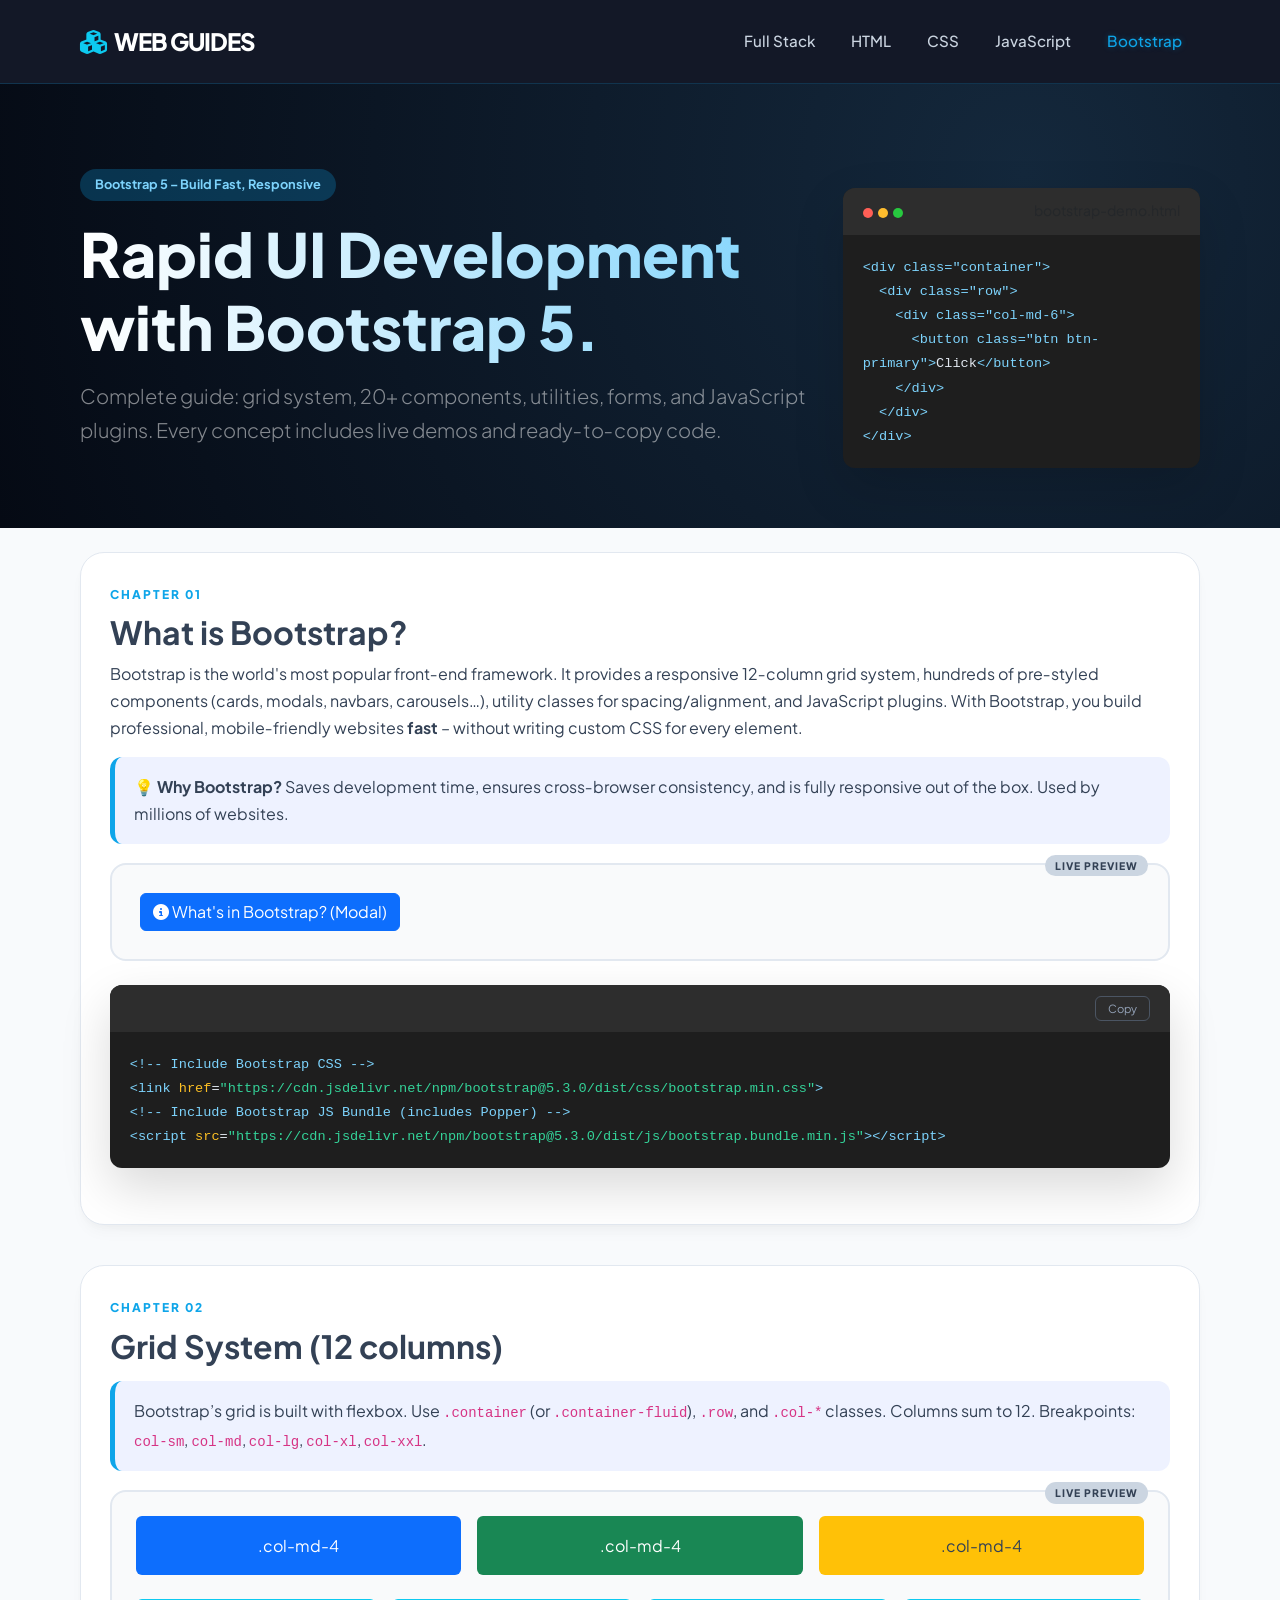
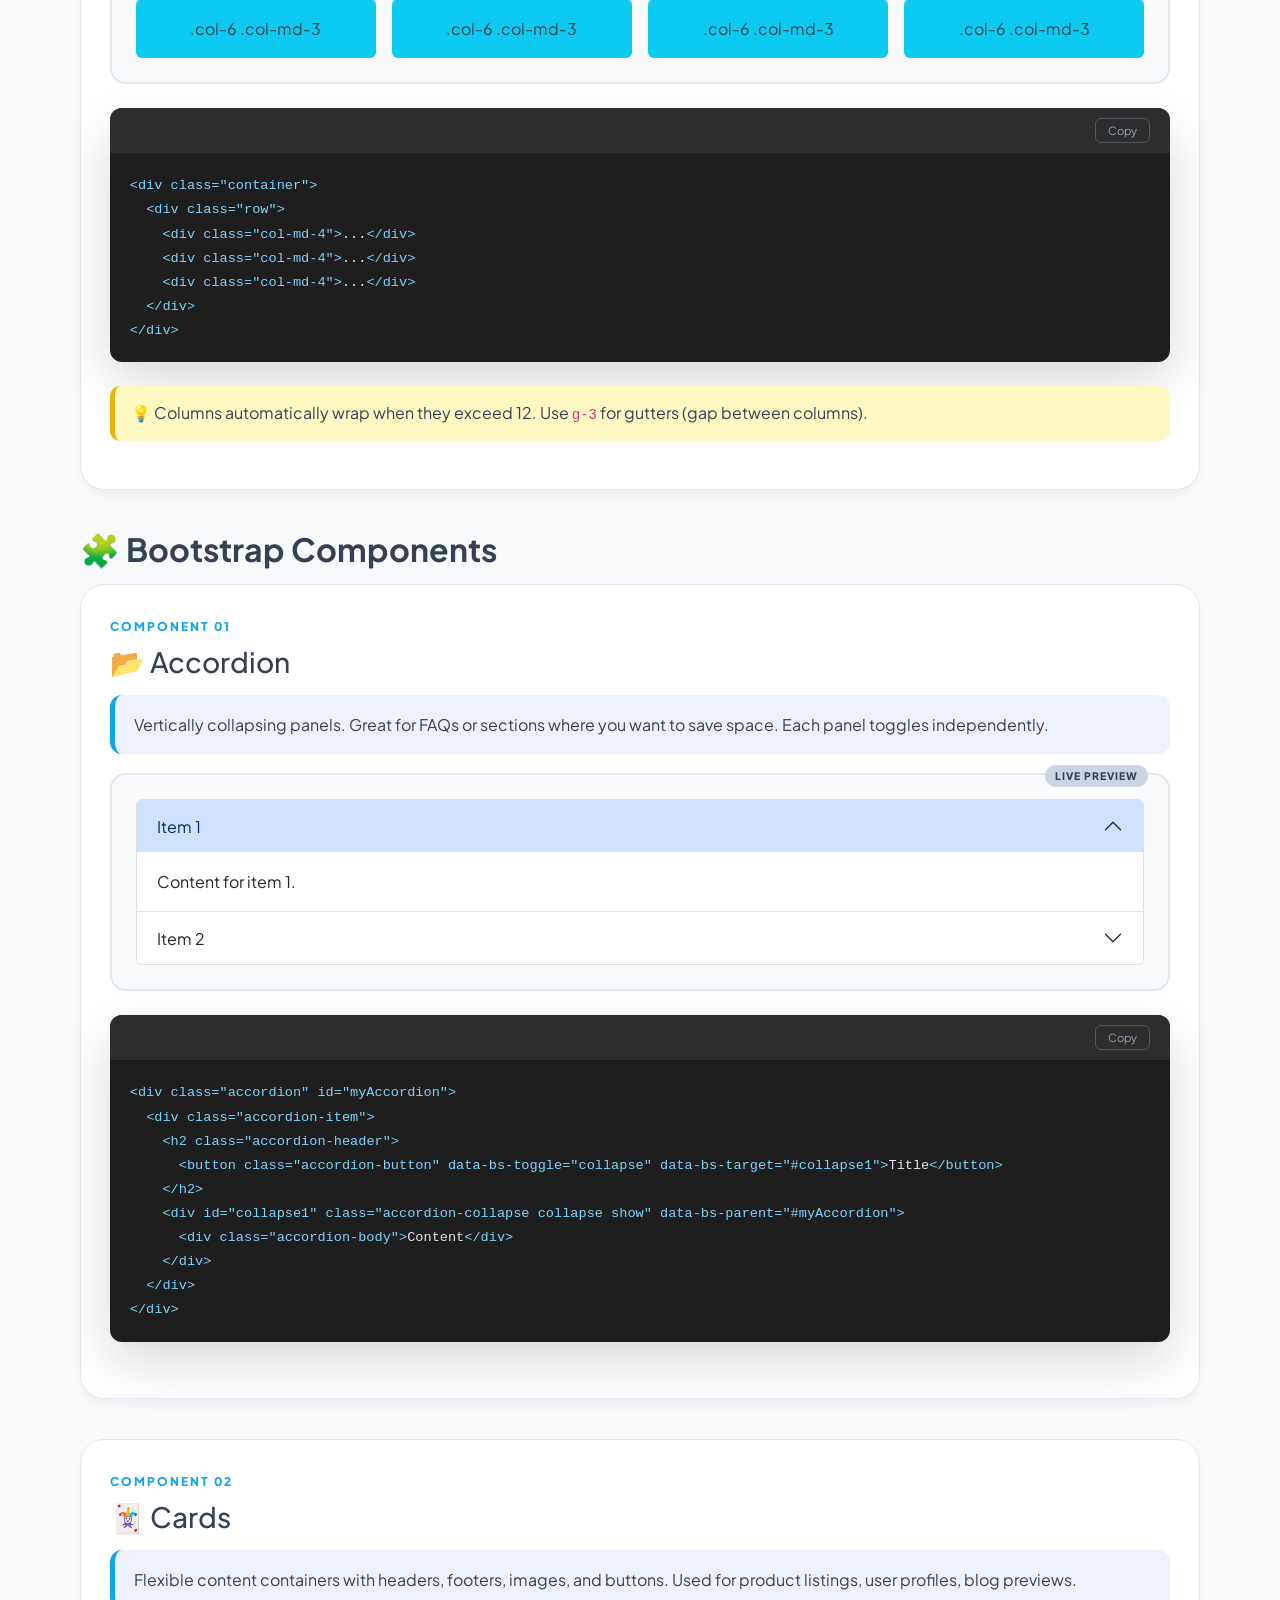
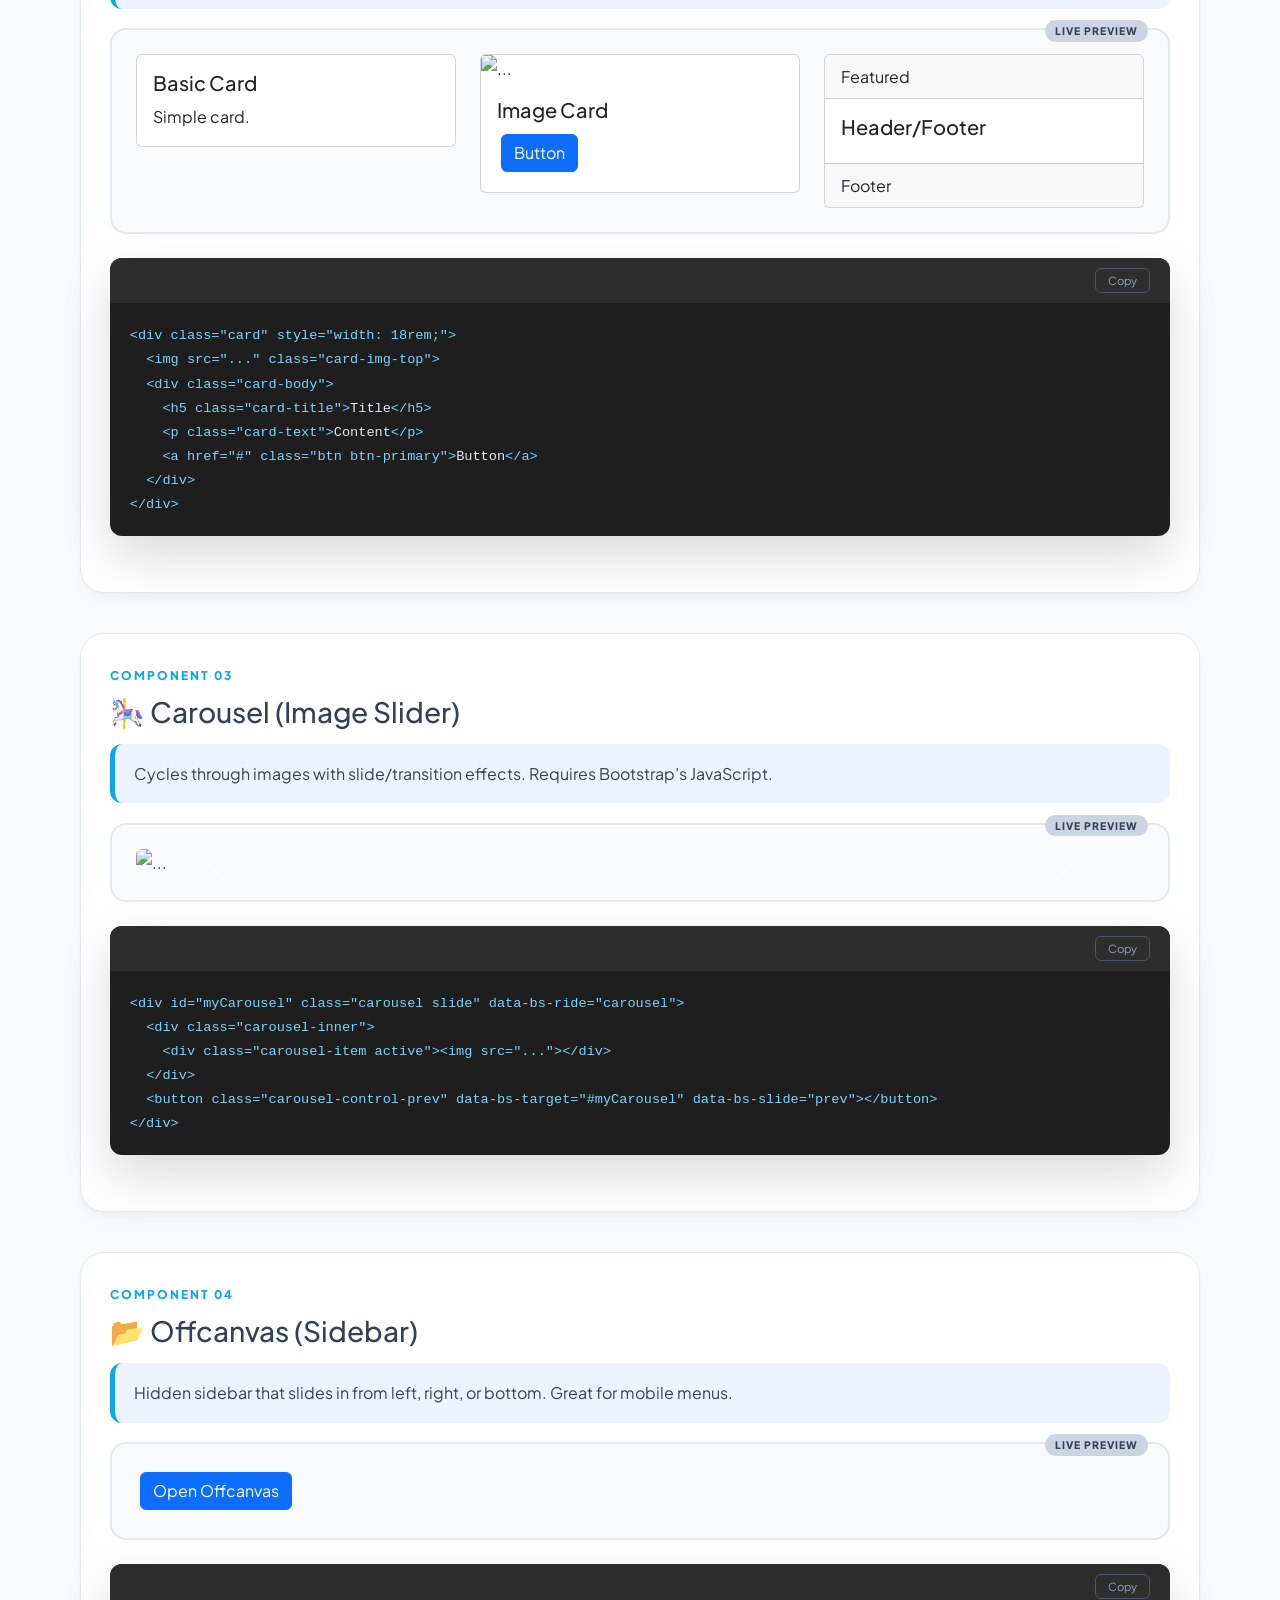
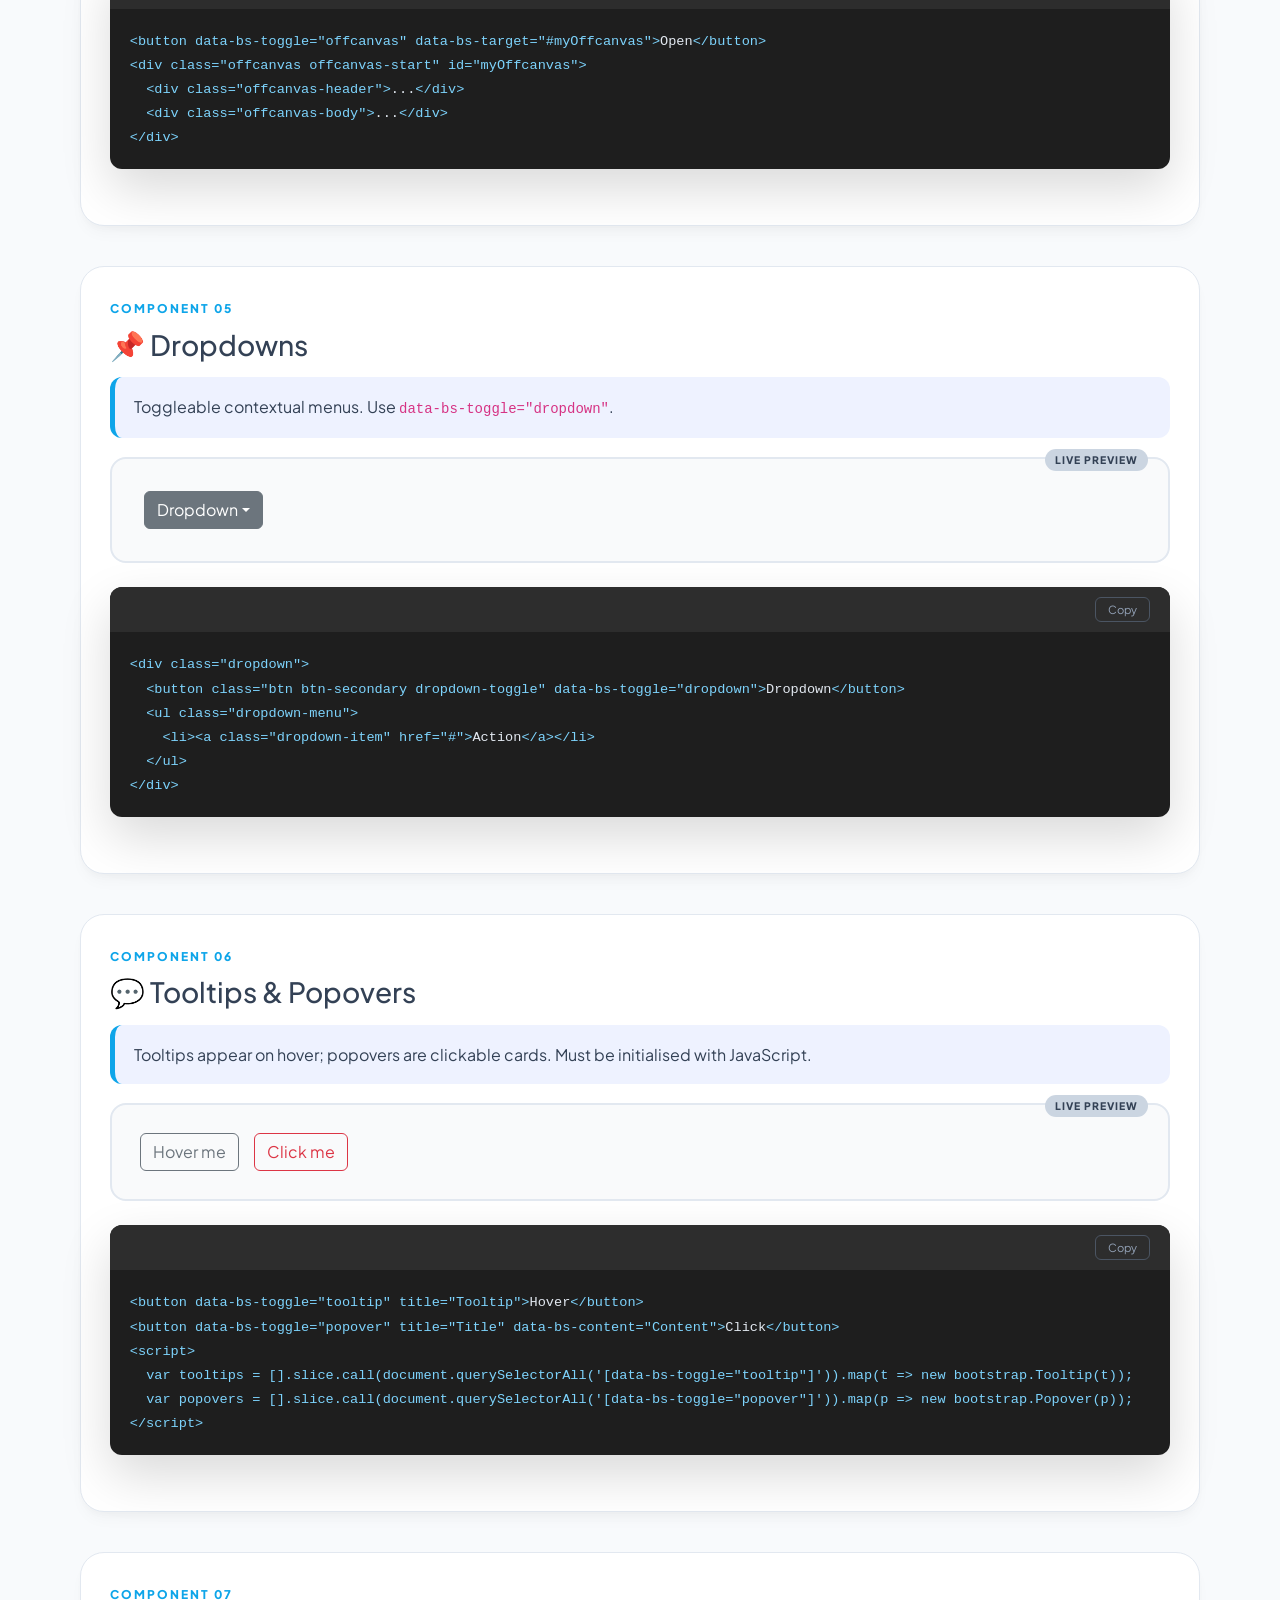
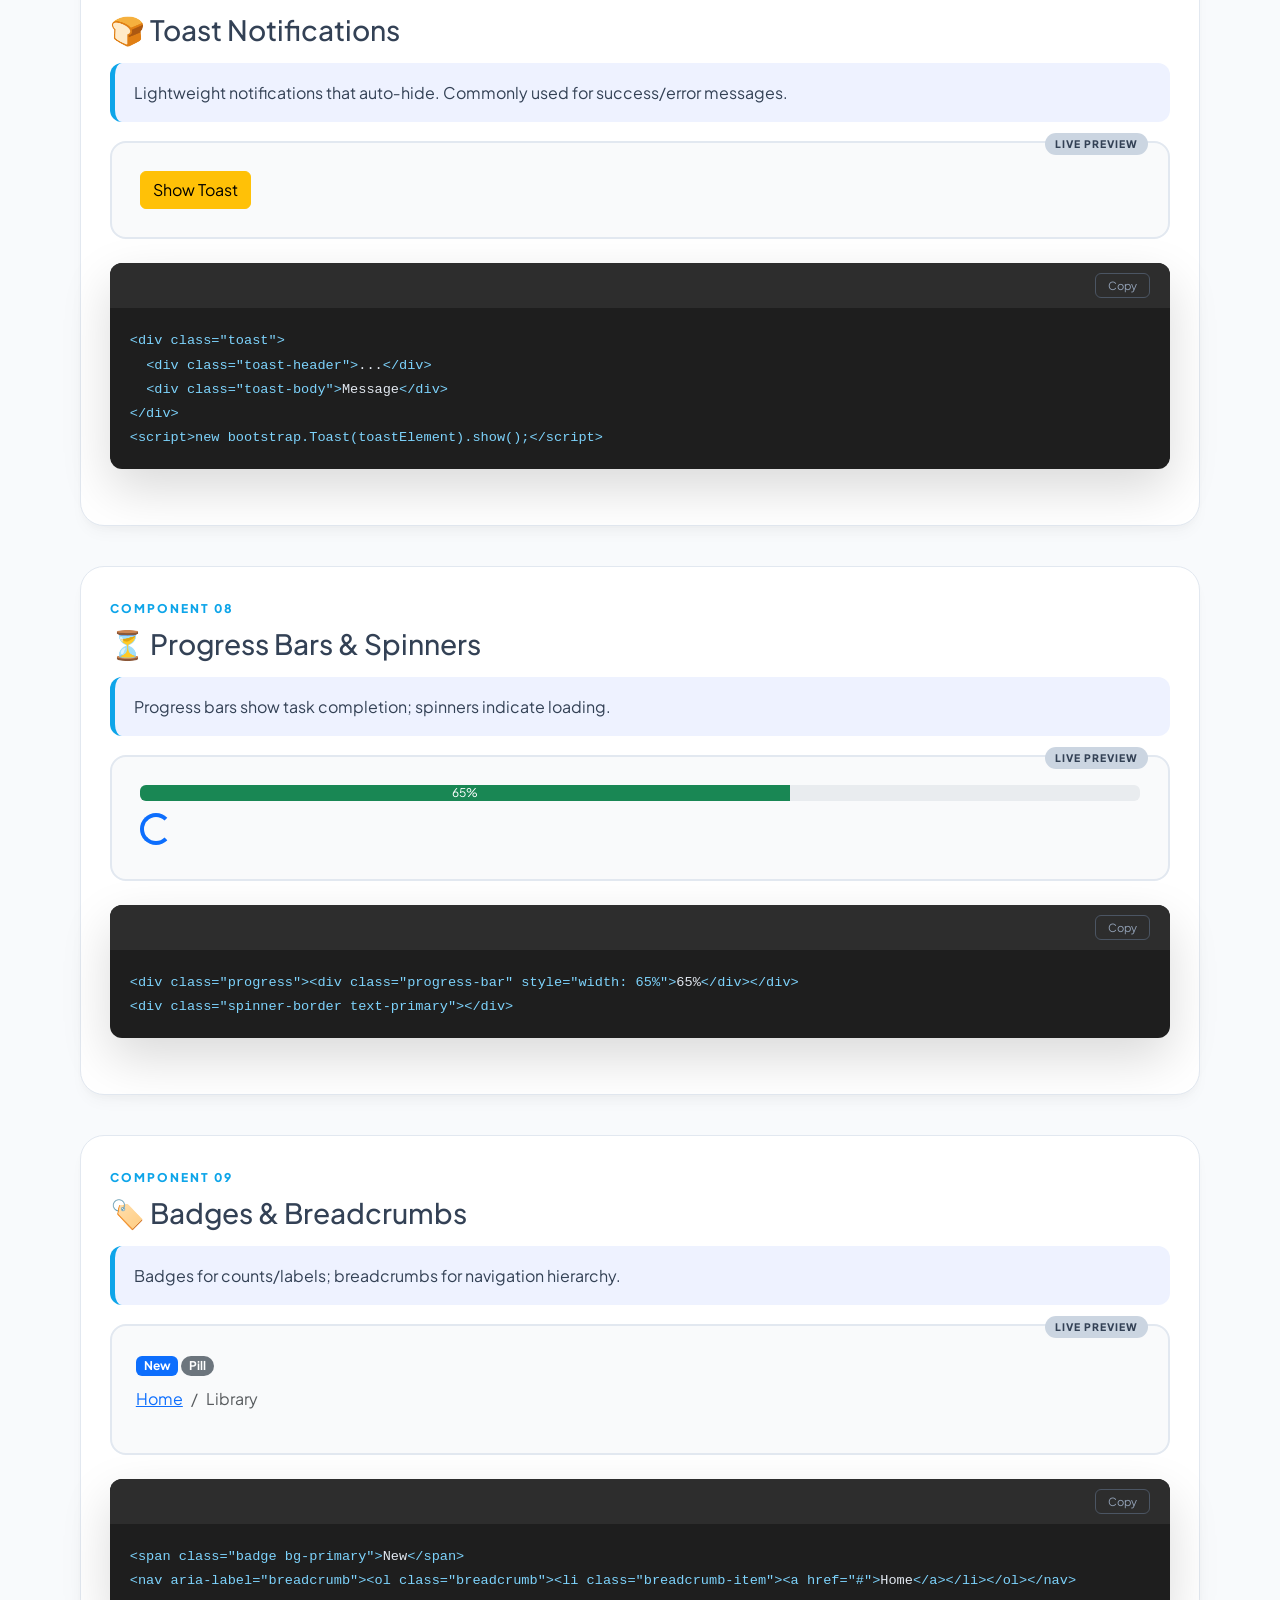
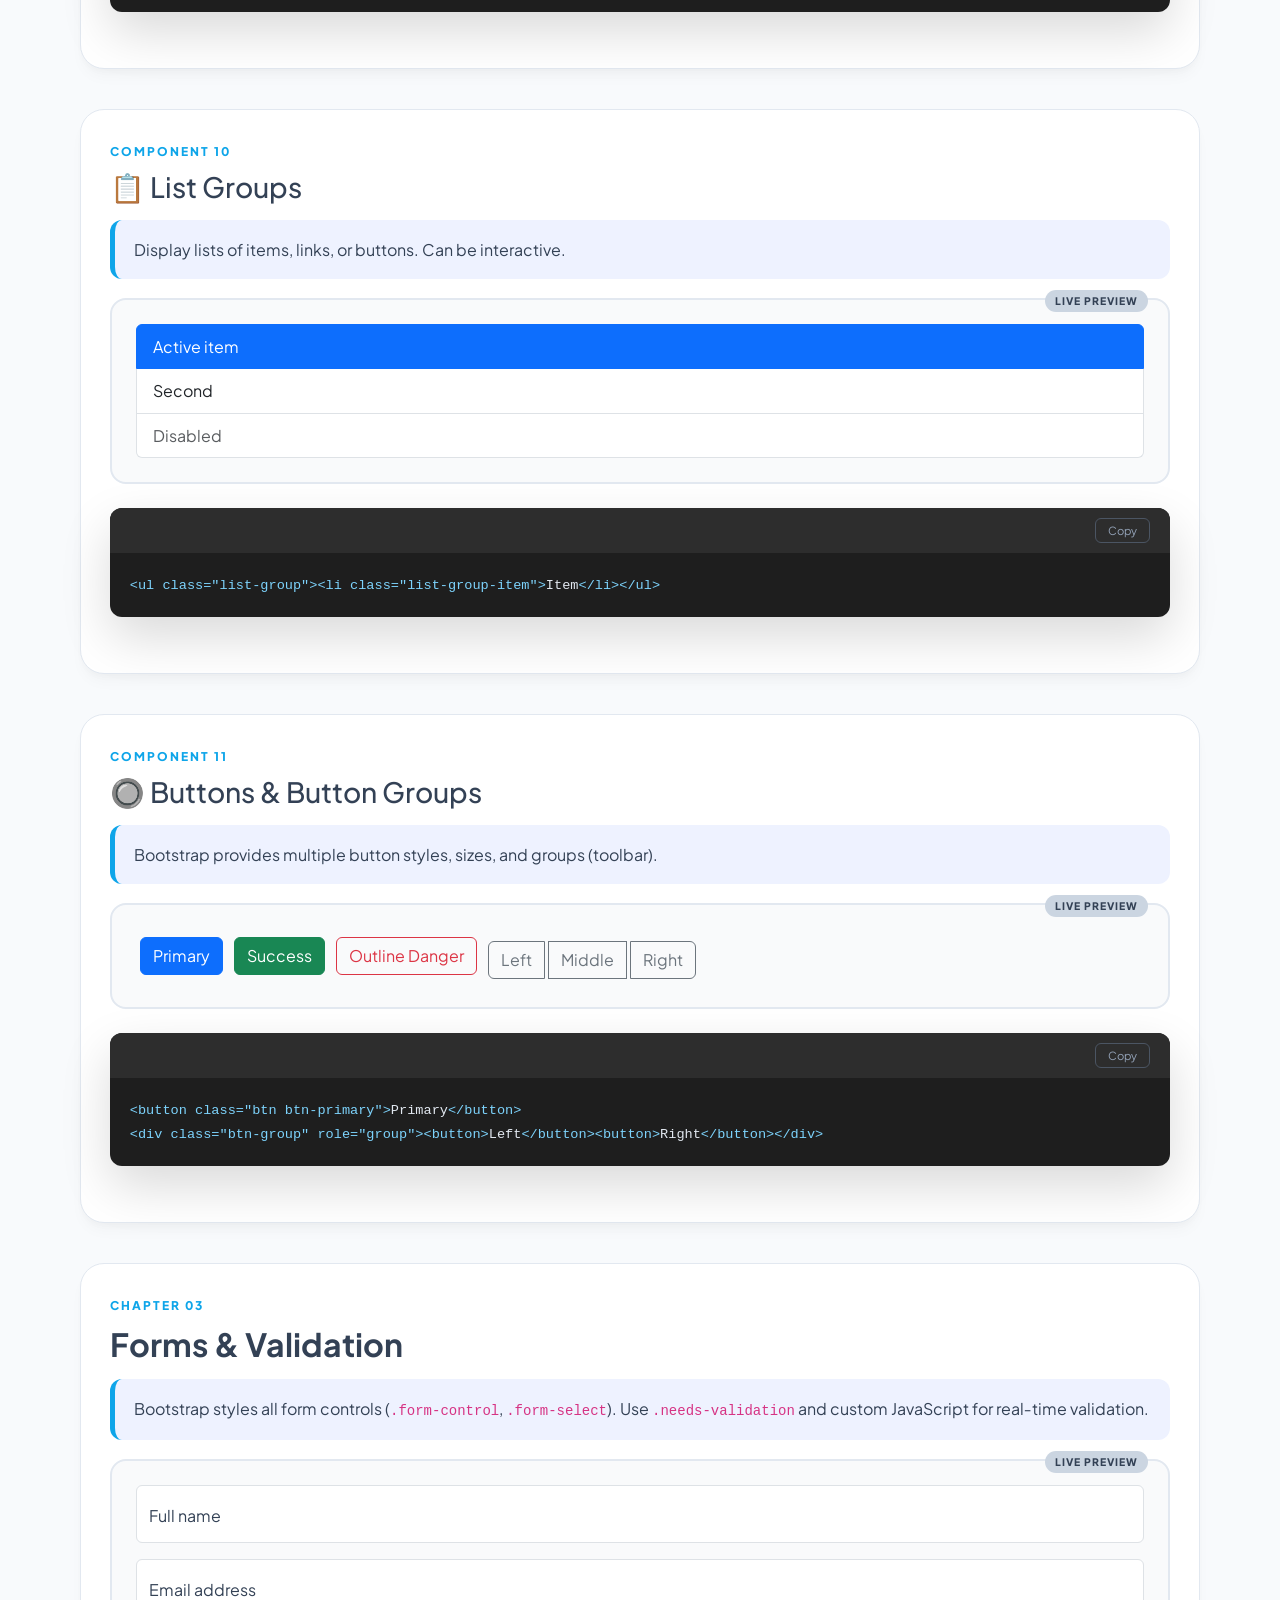
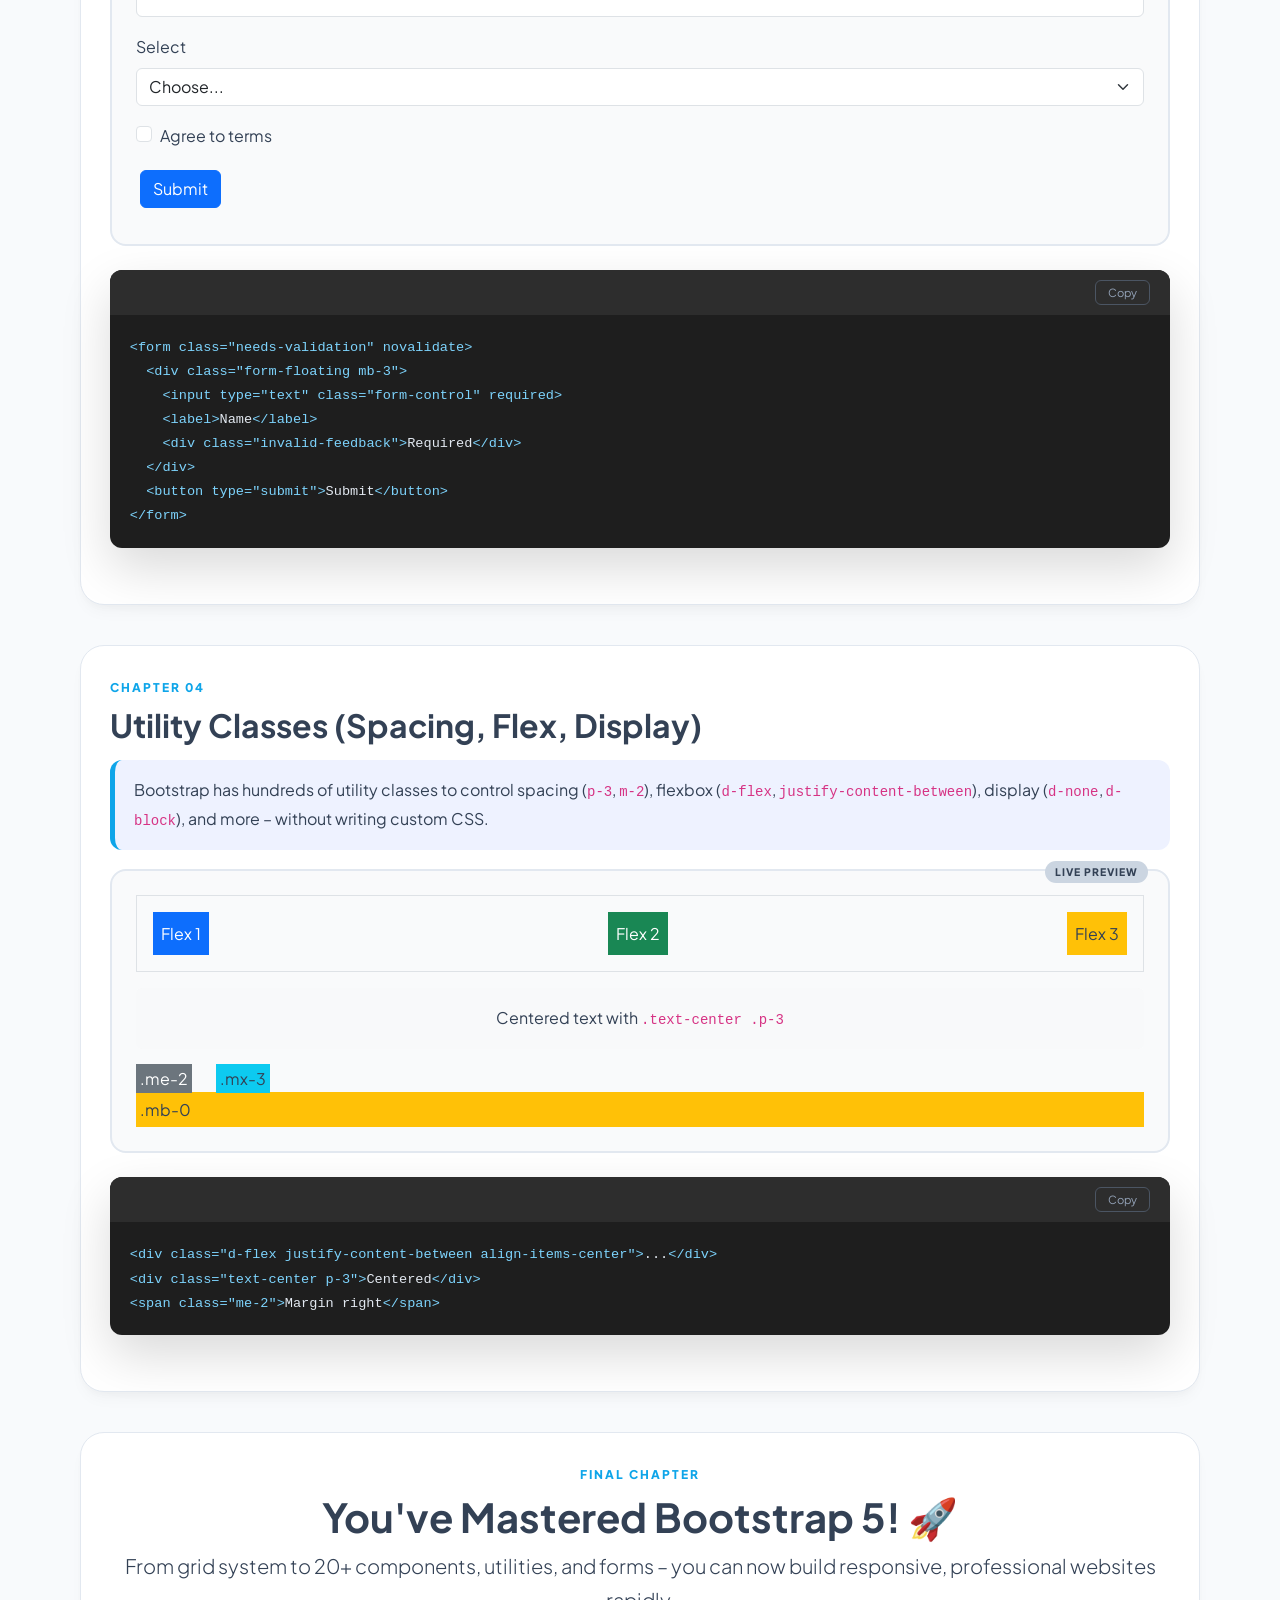
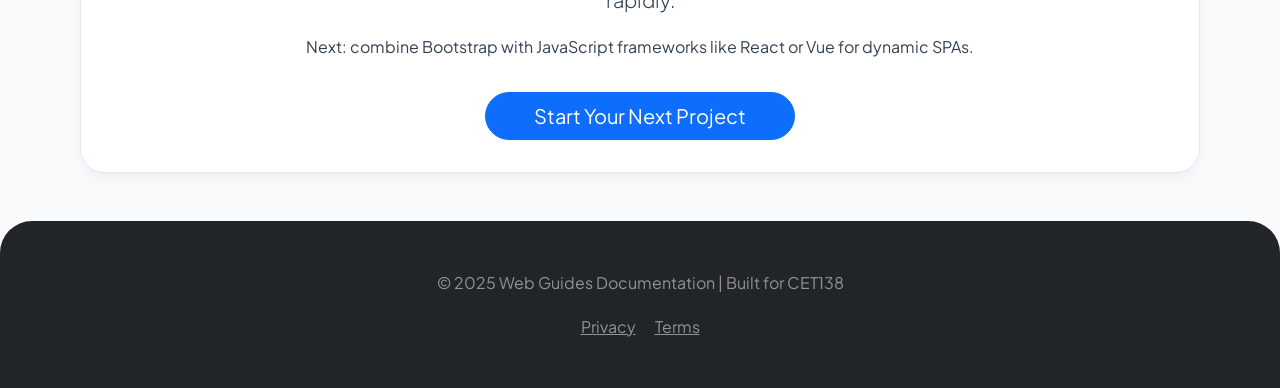
==== commit abd92876: "Update Bootstrap.html" ====
--- a/Bootstrap.html
+++ b/Bootstrap.html
@@ -39,10 +39,9 @@
         .container {
             padding-left: 10px !important;
             padding-right: 10px !important;
-            max-width: 1200px;
-        }
-
-        /* Modern Navbar (matching other pages) */
+        }
+
+        /* --- Updated Navbar & Hero Colors --- */
         .navbar {
             background: rgba(10, 15, 31, 0.96);
             backdrop-filter: blur(12px);
@@ -209,7 +208,7 @@
         </button>
         <div class="collapse navbar-collapse" id="navbarNav">
             <ul class="navbar-nav ms-auto">
-                <li class="nav-item"><a class="nav-link" href="#">Full Stack</a></li>
+                <li class="nav-item"><a class="nav-link" href="./">Full Stack</a></li>
                 <li class="nav-item"><a class="nav-link" href="./html.html">HTML</a></li>
                 <li class="nav-item"><a class="nav-link" href="./Css.html">CSS</a></li>
                 <li class="nav-item"><a class="nav-link" href="./javascript.html">JavaScript</a></li>
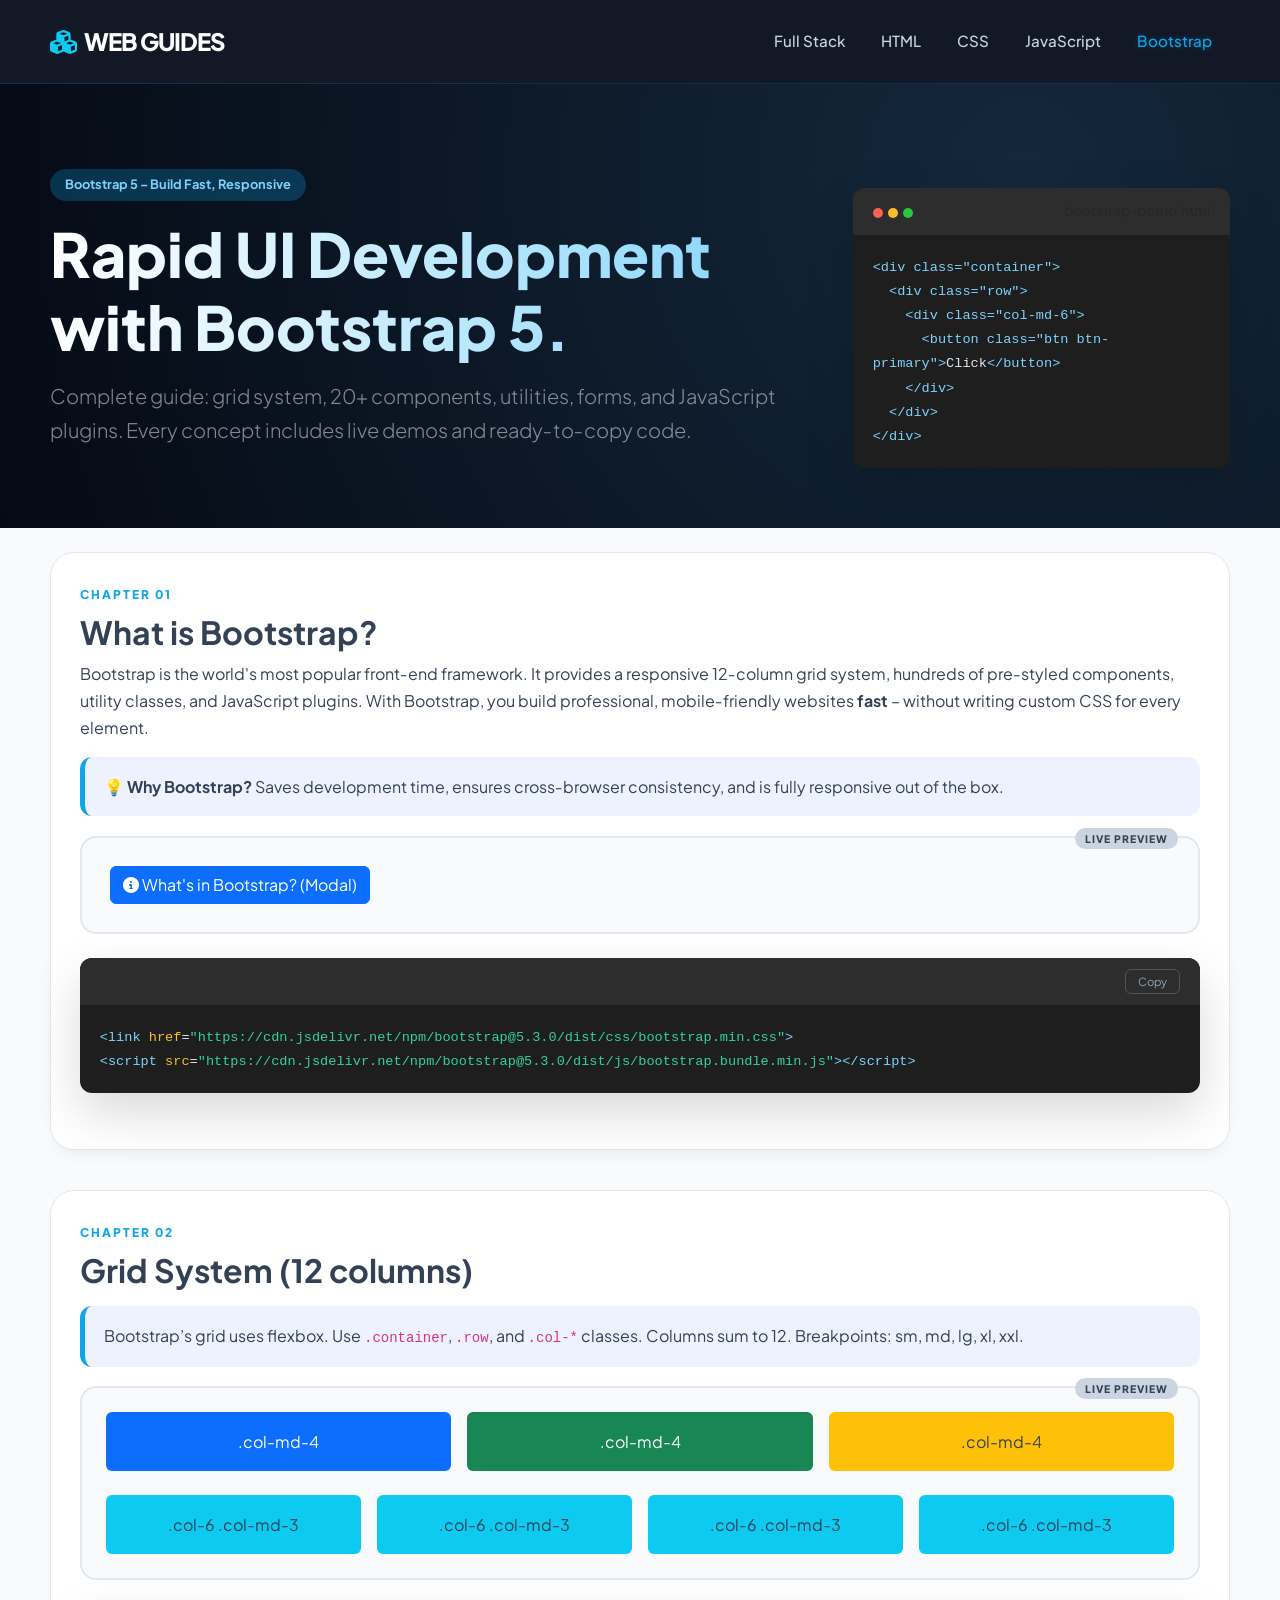
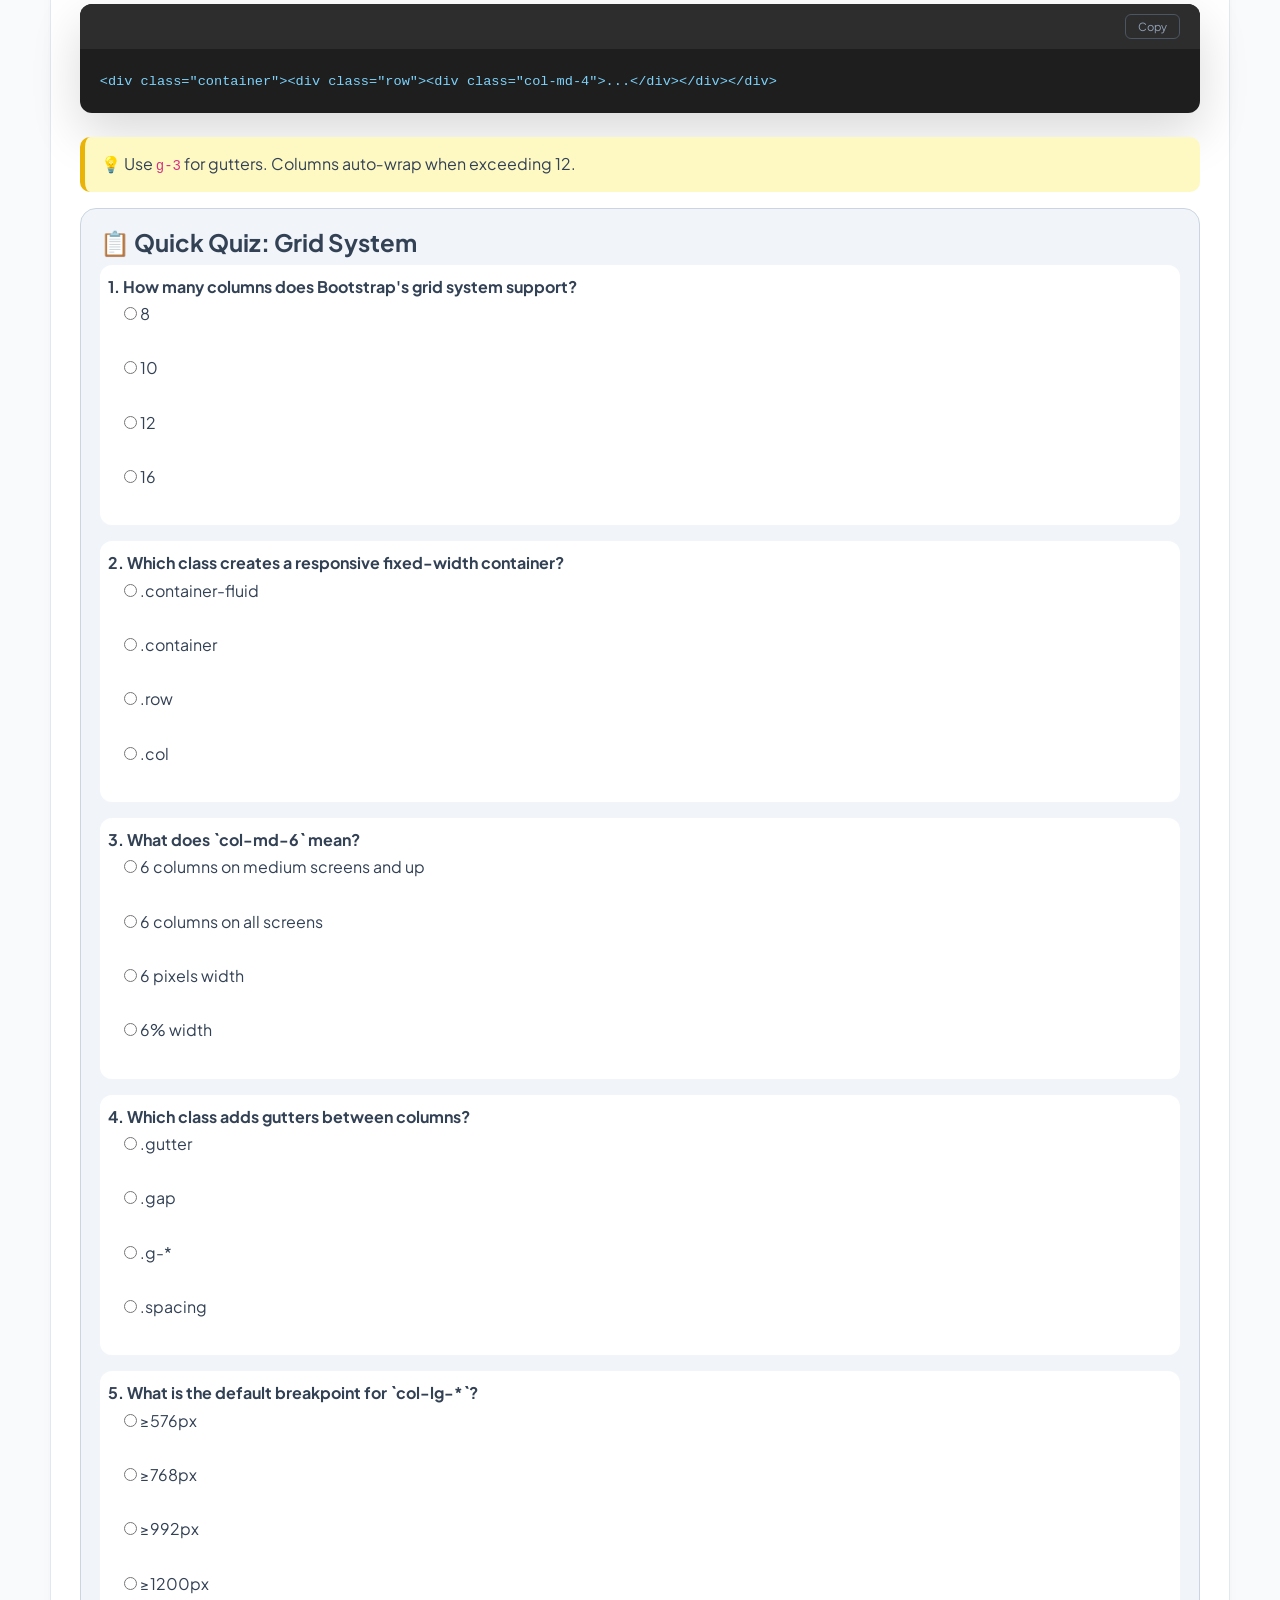
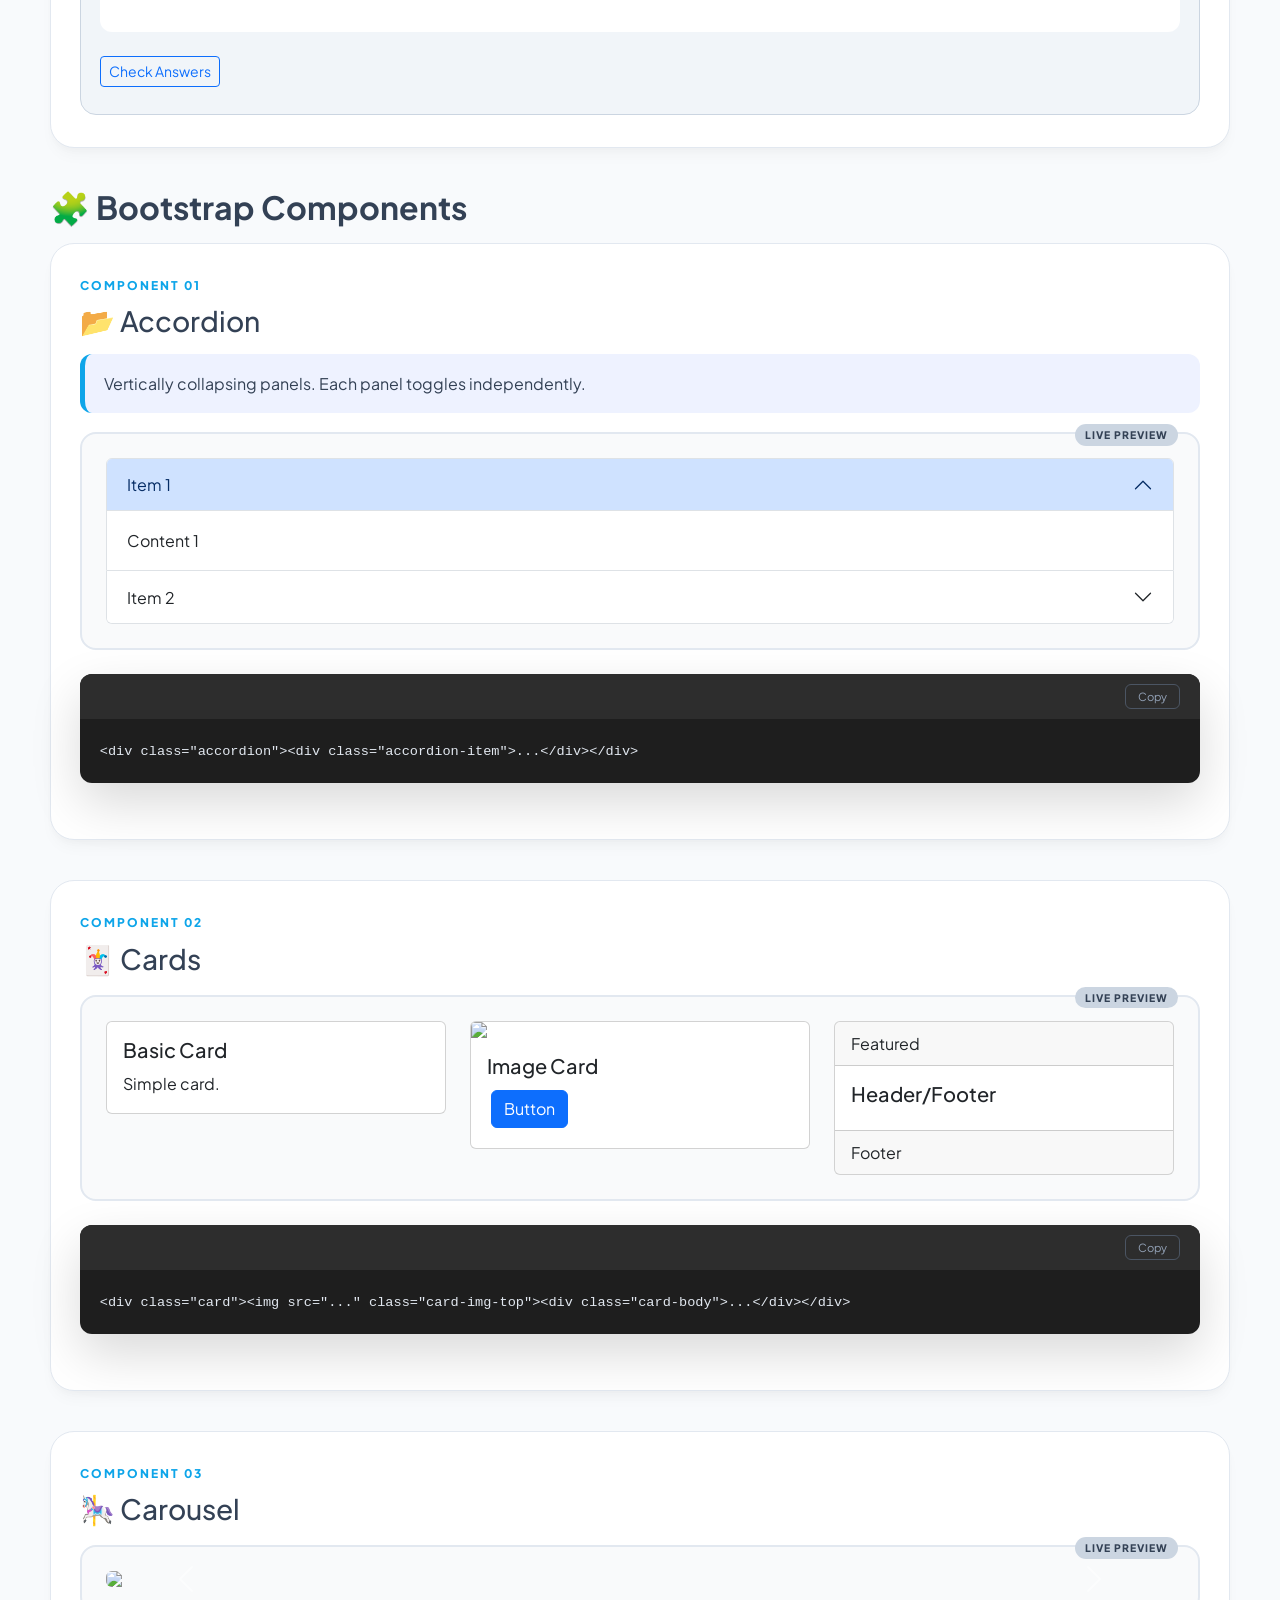
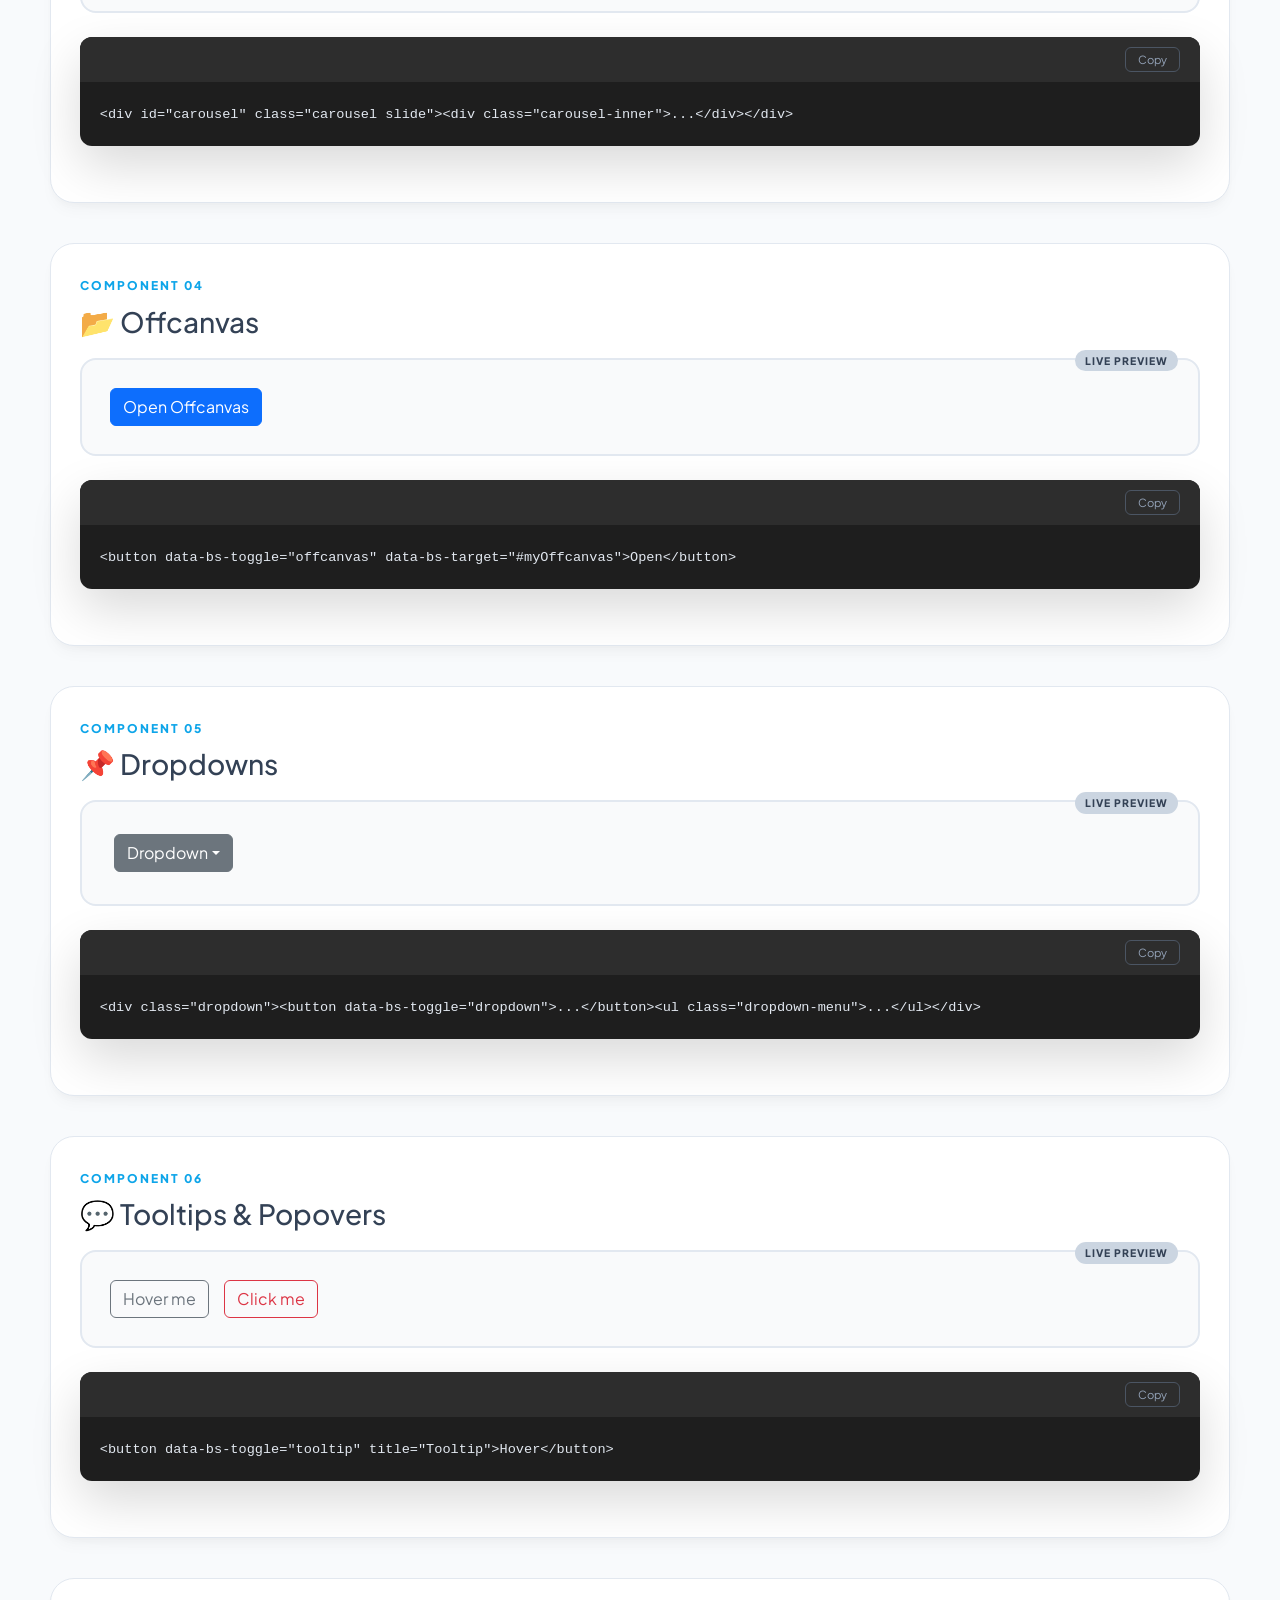
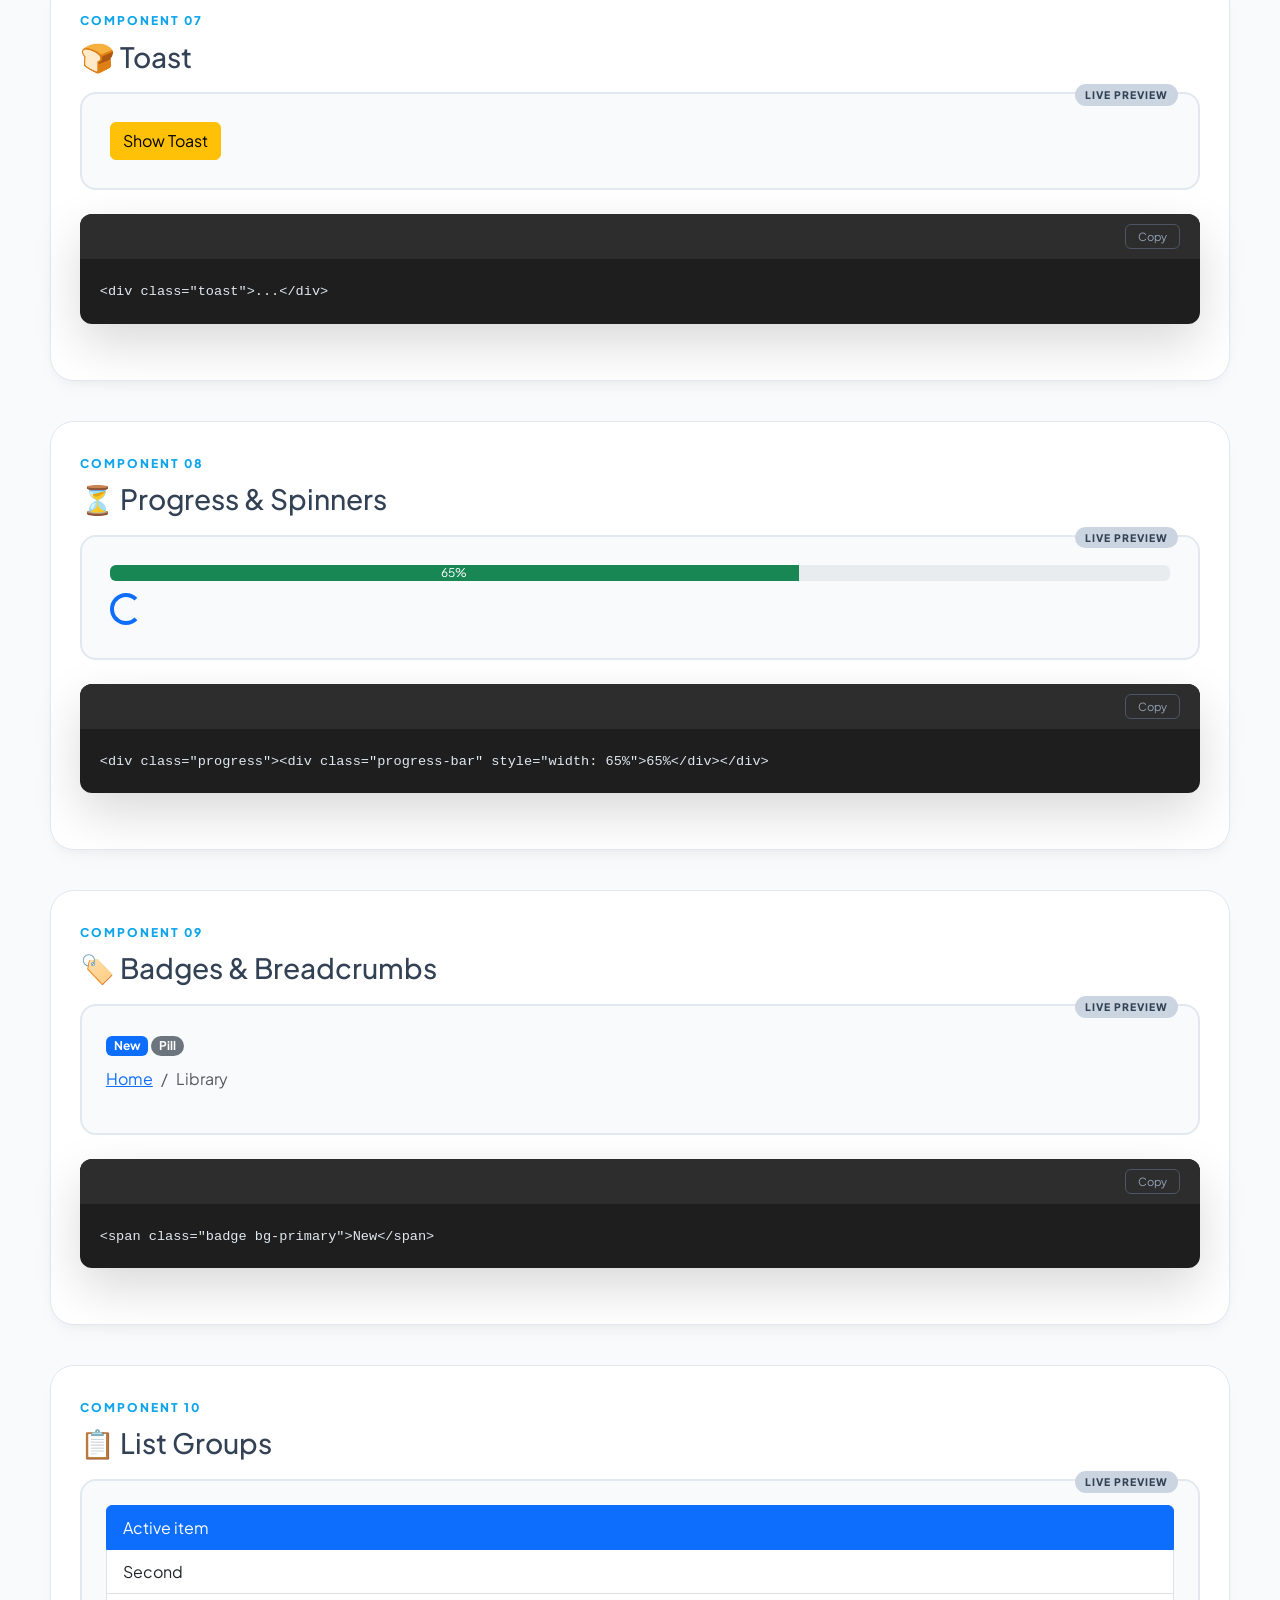
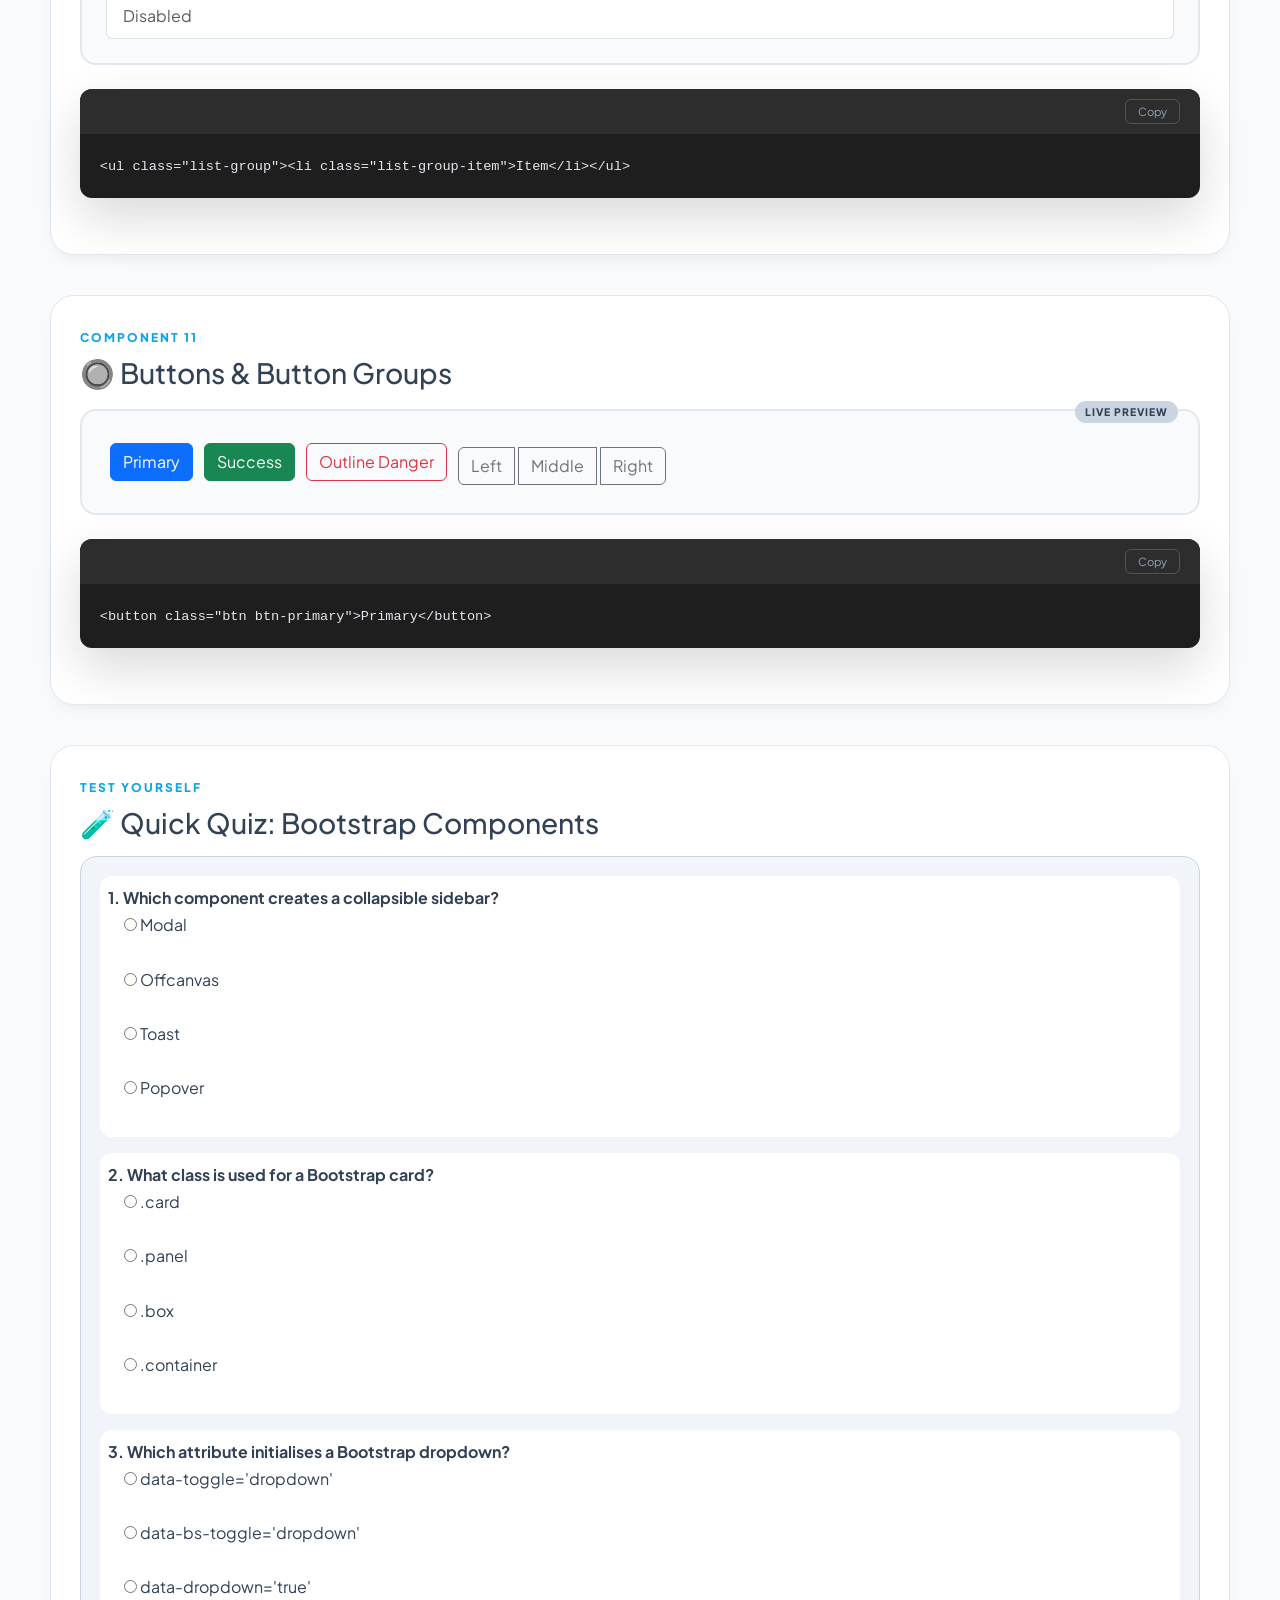
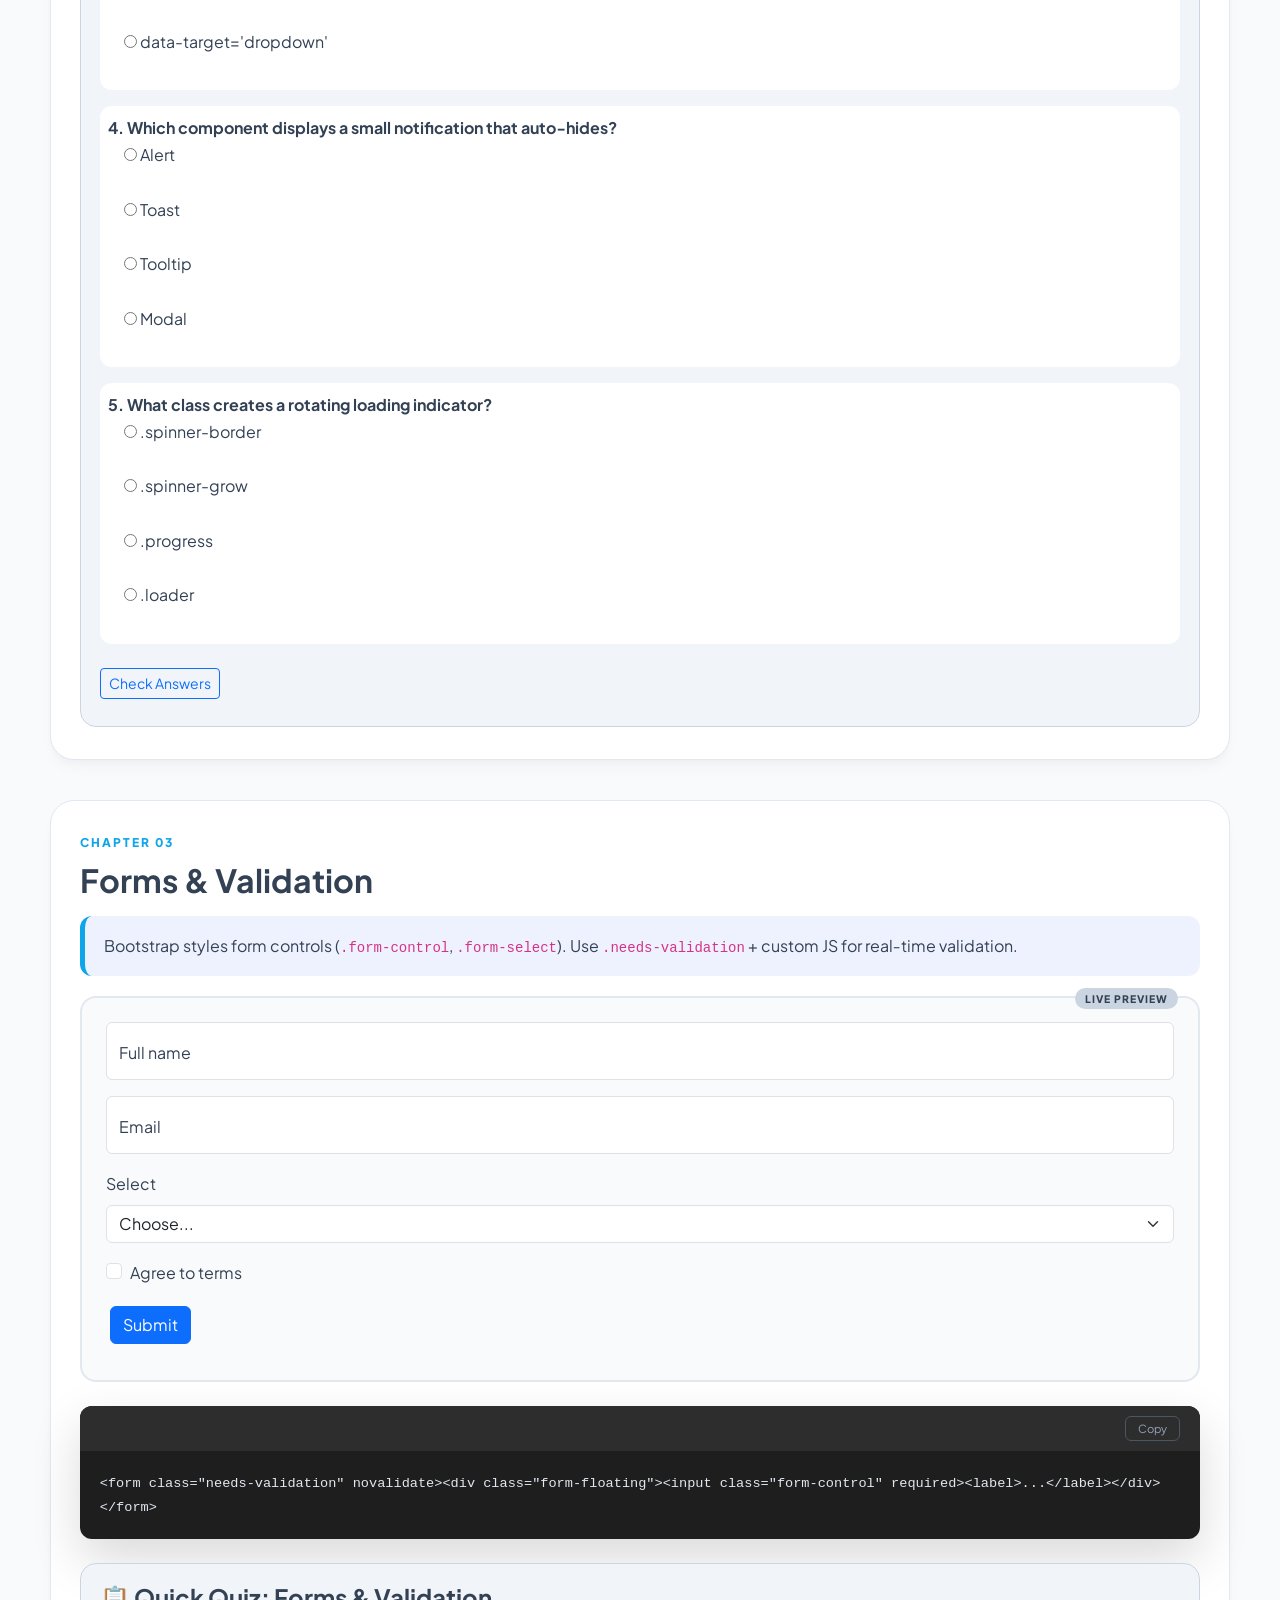
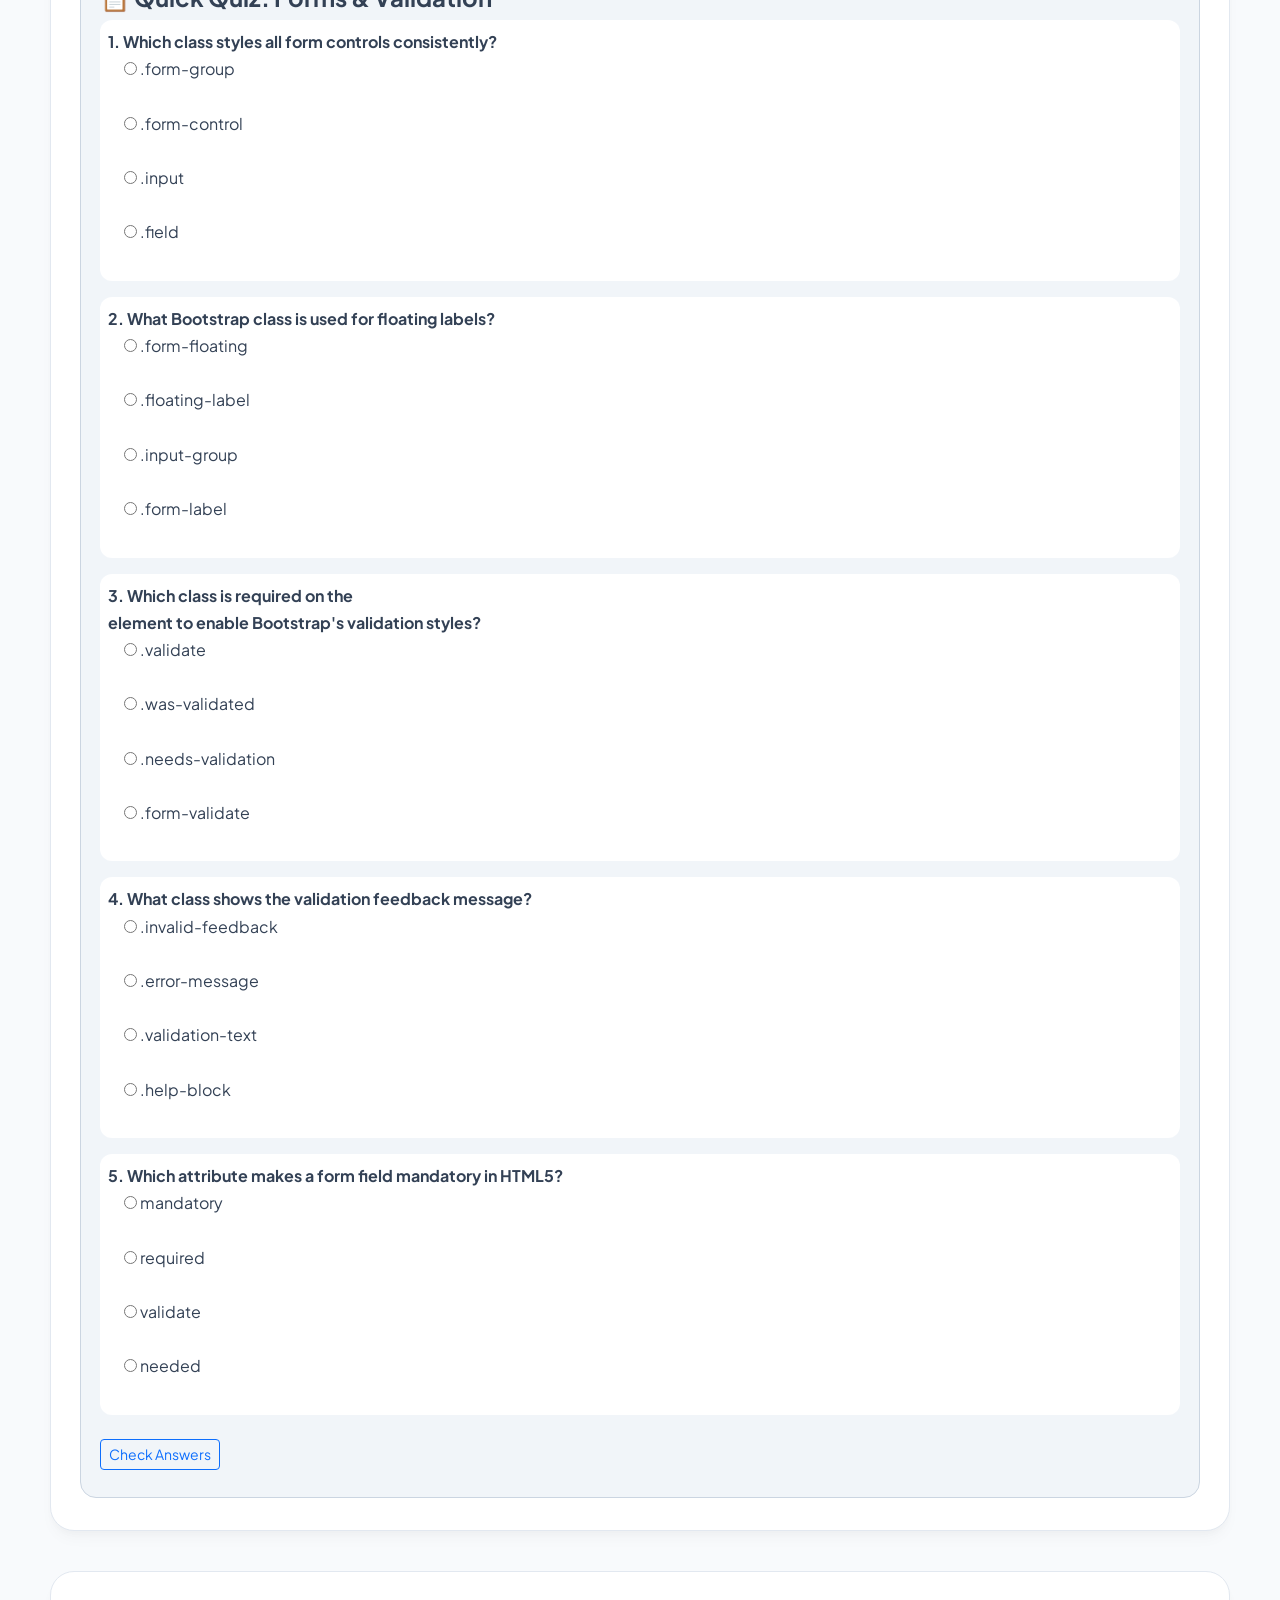
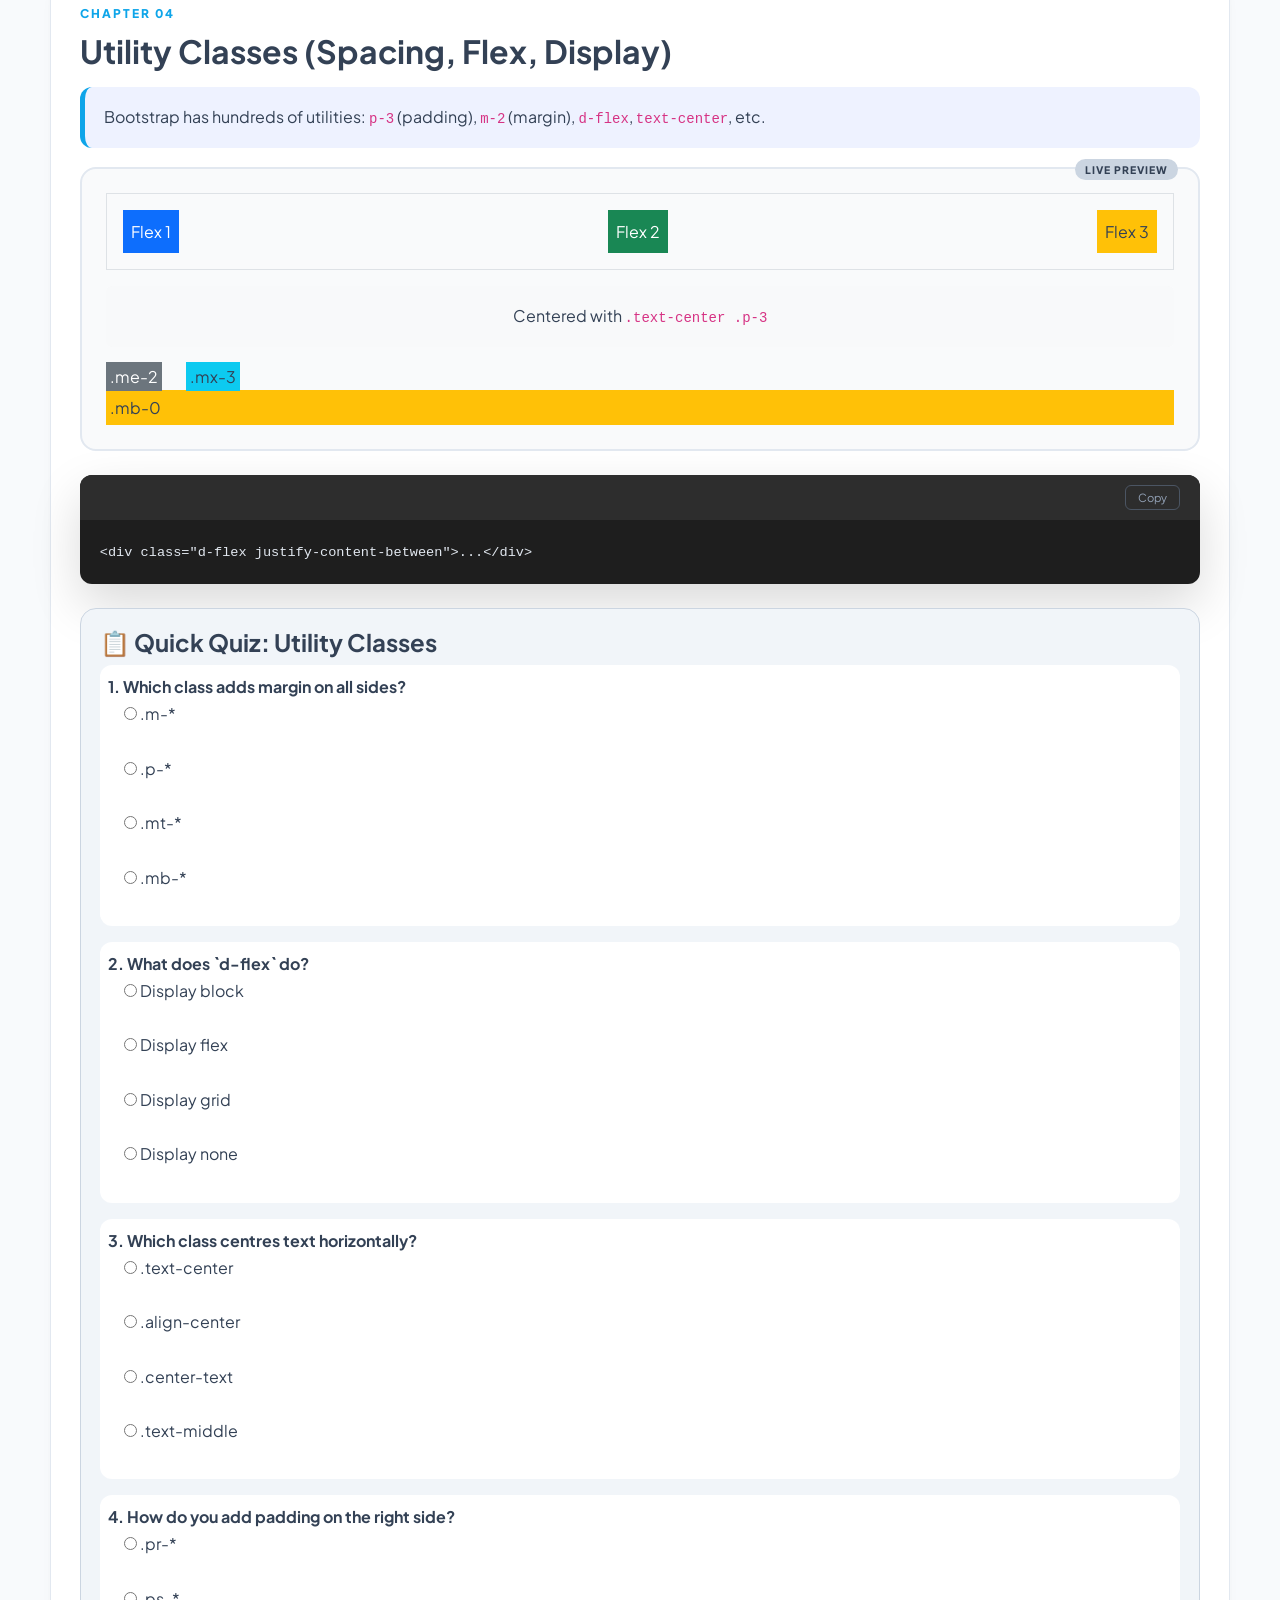
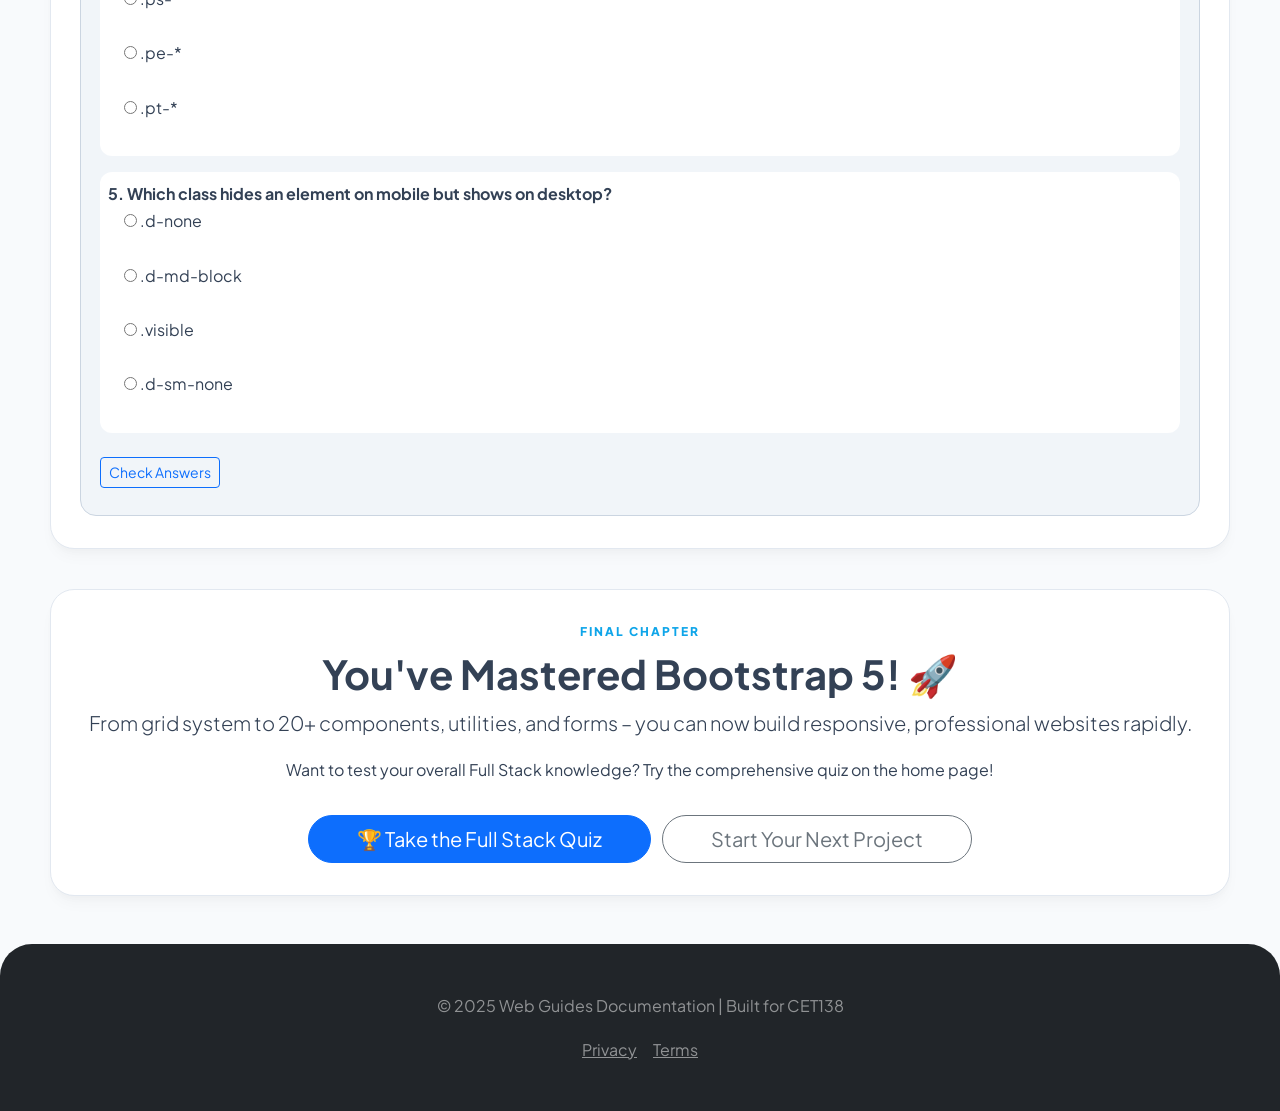
==== commit 9d937428: "Update Bootstrap.html" ====
--- a/Bootstrap.html
+++ b/Bootstrap.html
@@ -3,9 +3,9 @@
 <head>
     <meta charset="UTF-8">
     <meta name="viewport" content="width=device-width, initial-scale=1.0, user-scalable=yes">
-    <title>Bootstrap 5 Master Encyclopedia | Grid · Components · Utilities</title>
+    <title>Bootstrap 5 Master Encyclopedia | Grid · Components · Utilities + Quizzes</title>
     
-    <!-- Bootstrap 5 CSS (needed for components) -->
+    <!-- Bootstrap 5 CSS -->
     <link href="https://cdn.jsdelivr.net/npm/bootstrap@5.3.0/dist/css/bootstrap.min.css" rel="stylesheet">
     <!-- Google Fonts -->
     <link href="https://fonts.googleapis.com/css2?family=Plus+Jakarta+Sans:wght@300;400;500;600;700;800&family=Fira+Code:wght@400;500&display=swap" rel="stylesheet">
@@ -35,13 +35,13 @@
             line-height: 1.7;
         }
 
-        /* Horizontal spacing: only 10px on sides */
         .container {
             padding-left: 10px !important;
             padding-right: 10px !important;
-        }
-
-        /* --- Updated Navbar & Hero Colors --- */
+            max-width: 1200px;
+        }
+
+        /* Navbar */
         .navbar {
             background: rgba(10, 15, 31, 0.96);
             backdrop-filter: blur(12px);
@@ -61,7 +61,7 @@
             text-shadow: 0 0 6px rgba(14,165,233,0.3);
         }
 
-        /* Premium Hero Section */
+        /* Hero */
         .hero {
             background: radial-gradient(circle at 80% 20%, #14283c, #050a14);
             padding: 80px 0 60px;
@@ -95,7 +95,7 @@
             margin-bottom: 1rem;
         }
 
-        /* Doc Section Cards (matching HTML/CSS/JS) */
+        /* Doc Sections */
         .doc-section {
             background: white;
             border-radius: 24px;
@@ -114,7 +114,7 @@
             margin-bottom: 0.5rem;
         }
 
-        /* Code Windows with Copy Button */
+        /* Code Windows */
         .code-window {
             background: var(--code-bg);
             border-radius: 12px;
@@ -176,6 +176,28 @@
             border-radius: 10px;
             margin: 1rem 0;
         }
+        /* Quiz styling */
+        .mini-quiz {
+            background: #f1f5f9;
+            border-radius: 16px;
+            padding: 1.2rem;
+            margin-top: 1rem;
+            border: 1px solid #cbd5e1;
+        }
+        .quiz-question {
+            margin-bottom: 1rem;
+            padding: 0.5rem;
+            background: white;
+            border-radius: 12px;
+        }
+        .quiz-option {
+            margin-left: 1rem;
+            display: block;
+        }
+        .quiz-feedback {
+            margin-top: 1rem;
+            font-weight: 500;
+        }
         footer {
             background: #0f172a;
             color: #94a3b8;
@@ -184,22 +206,20 @@
             margin-top: 3rem;
             text-align: center;
         }
-        /* Fix Bootstrap conflicting styles inside demo-area */
         .demo-area .btn, .demo-area .progress, .demo-area .spinner-border,
         .demo-area .dropdown, .demo-area .offcanvas, .demo-area .toast {
             margin: 0.25rem;
         }
-        .demo-area .card {
-            margin-bottom: 0;
-        }
+        .demo-area .card { margin-bottom: 0; }
         @media (max-width: 700px) {
             .doc-section { padding: 1.2rem; }
+            .hero-title { font-size: 2.5rem; }
         }
     </style>
 </head>
 <body>
 
-<!-- Navbar identical to other pages -->
+<!-- Navbar -->
 <nav class="navbar navbar-expand-lg navbar-dark sticky-top">
     <div class="container">
         <a class="navbar-brand" href="#"><i class="fas fa-cubes text-info me-2"></i>WEB GUIDES</a>
@@ -218,7 +238,7 @@
     </div>
 </nav>
 
-<!-- Hero section -->
+<!-- Hero -->
 <header class="hero">
     <div class="container">
         <div class="row align-items-center">
@@ -226,10 +246,6 @@
                 <span class="hero-tag">Bootstrap 5 – Build Fast, Responsive</span>
                 <h1 class="hero-title">Rapid UI Development<br>with Bootstrap 5.</h1>
                 <p class="lead text-white-50 mt-3">Complete guide: grid system, 20+ components, utilities, forms, and JavaScript plugins. Every concept includes live demos and ready‑to‑copy code.</p>
-                <!-- <div class="d-flex gap-3 mt-4">
-                    <a href="#grid" class="btn btn-primary btn-lg px-4 rounded-pill fw-bold">Start Learning</a>
-                    <a href="#components" class="btn btn-outline-light btn-lg px-4 rounded-pill fw-bold">Explore Components</a>
-                </div> -->
             </div>
             <div class="col-lg-4 d-none d-lg-block">
                 <div class="code-window mb-0">
@@ -255,10 +271,8 @@
     <section class="doc-section">
         <span class="chapter-badge">Chapter 01</span>
         <h2 class="fw-bold">What is Bootstrap?</h2>
-        <p>Bootstrap is the world's most popular front‑end framework. It provides a responsive 12‑column grid system, hundreds of pre‑styled components (cards, modals, navbars, carousels…), utility classes for spacing/alignment, and JavaScript plugins. With Bootstrap, you build professional, mobile‑friendly websites <strong>fast</strong> – without writing custom CSS for every element.</p>
-        <div class="explanation">
-            💡 <strong>Why Bootstrap?</strong> Saves development time, ensures cross‑browser consistency, and is fully responsive out of the box. Used by millions of websites.
-        </div>
+        <p>Bootstrap is the world's most popular front‑end framework. It provides a responsive 12‑column grid system, hundreds of pre‑styled components, utility classes, and JavaScript plugins. With Bootstrap, you build professional, mobile‑friendly websites <strong>fast</strong> – without writing custom CSS for every element.</p>
+        <div class="explanation">💡 <strong>Why Bootstrap?</strong> Saves development time, ensures cross‑browser consistency, and is fully responsive out of the box.</div>
         <div class="demo-area">
             <button class="btn btn-primary" data-bs-toggle="modal" data-bs-target="#bootstrapModal">
                 <i class="fas fa-info-circle"></i> What's in Bootstrap? (Modal)
@@ -266,14 +280,12 @@
         </div>
         <div class="code-window">
             <div class="code-header"><div class="mac-dots"><span></span><span></span><span></span></div><button class="btn-copy" onclick="copyCode(this)">Copy</button></div>
-            <pre><code><span style="color:#7dd3fc">&lt;!-- Include Bootstrap CSS --&gt;</span>
-<span style="color:#7dd3fc">&lt;link</span> <span style="color:#fbbf24">href</span>=<span style="color:#34d399">"https://cdn.jsdelivr.net/npm/bootstrap@5.3.0/dist/css/bootstrap.min.css"</span><span style="color:#7dd3fc">&gt;</span>
-<span style="color:#7dd3fc">&lt;!-- Include Bootstrap JS Bundle (includes Popper) --&gt;</span>
+            <pre><code><span style="color:#7dd3fc">&lt;link</span> <span style="color:#fbbf24">href</span>=<span style="color:#34d399">"https://cdn.jsdelivr.net/npm/bootstrap@5.3.0/dist/css/bootstrap.min.css"</span><span style="color:#7dd3fc">&gt;</span>
 <span style="color:#7dd3fc">&lt;script</span> <span style="color:#fbbf24">src</span>=<span style="color:#34d399">"https://cdn.jsdelivr.net/npm/bootstrap@5.3.0/dist/js/bootstrap.bundle.min.js"</span><span style="color:#7dd3fc">&gt;&lt;/script&gt;</span></code></pre>
         </div>
     </section>
 
-    <!-- Modal (explanation) -->
+    <!-- Modal -->
     <div class="modal fade" id="bootstrapModal" tabindex="-1">
         <div class="modal-dialog modal-dialog-centered">
             <div class="modal-content">
@@ -282,28 +294,18 @@
                     <button type="button" class="btn-close btn-close-white" data-bs-dismiss="modal"></button>
                 </div>
                 <div class="modal-body">
-                    <ul>
-                        <li>Responsive grid system (12 columns, 6 breakpoints)</li>
-                        <li>Pre‑styled components (cards, buttons, navbars, alerts…)</li>
-                        <li>JavaScript plugins (modals, carousels, tooltips, toasts…)</li>
-                        <li>Utility classes for spacing, flex, display, typography</li>
-                        <li>Customizable via Sass variables</li>
-                    </ul>
+                    <ul><li>Responsive grid system (12 columns, 6 breakpoints)</li><li>Pre‑styled components</li><li>JavaScript plugins</li><li>Utility classes</li><li>Customizable via Sass</li></ul>
                 </div>
-                <div class="modal-footer">
-                    <button class="btn btn-secondary" data-bs-dismiss="modal">Close</button>
-                </div>
+                <div class="modal-footer"><button class="btn btn-secondary" data-bs-dismiss="modal">Close</button></div>
             </div>
         </div>
     </div>
 
-    <!-- ========== 1. GRID SYSTEM ========== -->
+    <!-- ========== 1. GRID SYSTEM + QUIZ ========== -->
     <section id="grid" class="doc-section">
         <span class="chapter-badge">Chapter 02</span>
         <h2 class="fw-bold">Grid System (12 columns)</h2>
-        <div class="explanation">
-            Bootstrap’s grid is built with flexbox. Use <code>.container</code> (or <code>.container-fluid</code>), <code>.row</code>, and <code>.col-*</code> classes. Columns sum to 12. Breakpoints: <code>col-sm</code>, <code>col-md</code>, <code>col-lg</code>, <code>col-xl</code>, <code>col-xxl</code>.
-        </div>
+        <div class="explanation">Bootstrap’s grid uses flexbox. Use <code>.container</code>, <code>.row</code>, and <code>.col-*</code> classes. Columns sum to 12. Breakpoints: sm, md, lg, xl, xxl.</div>
         <div class="demo-area">
             <div class="row g-3">
                 <div class="col-md-4"><div class="bg-primary text-white p-3 text-center rounded">.col-md-4</div></div>
@@ -317,280 +319,231 @@
                 <div class="col-6 col-md-3"><div class="bg-info p-3 text-center rounded">.col-6 .col-md-3</div></div>
             </div>
         </div>
-        <div class="code-window">
-            <div class="code-header"><div class="mac-dots"></div><button class="btn-copy" onclick="copyCode(this)">Copy</button></div>
-            <pre><code><span style="color:#7dd3fc">&lt;div class="container"&gt;</span>
-  <span style="color:#7dd3fc">&lt;div class="row"&gt;</span>
-    <span style="color:#7dd3fc">&lt;div class="col-md-4"&gt;</span>...<span style="color:#7dd3fc">&lt;/div&gt;</span>
-    <span style="color:#7dd3fc">&lt;div class="col-md-4"&gt;</span>...<span style="color:#7dd3fc">&lt;/div&gt;</span>
-    <span style="color:#7dd3fc">&lt;div class="col-md-4"&gt;</span>...<span style="color:#7dd3fc">&lt;/div&gt;</span>
-  <span style="color:#7dd3fc">&lt;/div&gt;</span>
-<span style="color:#7dd3fc">&lt;/div&gt;</span></code></pre>
-        </div>
-        <div class="tip">💡 Columns automatically wrap when they exceed 12. Use <code>g-3</code> for gutters (gap between columns).</div>
-    </section>
-
-    <!-- ========== 2. COMPONENTS (Multiple) ========== -->
+        <div class="code-window"><div class="code-header"><div class="mac-dots"></div><button class="btn-copy" onclick="copyCode(this)">Copy</button></div><pre><code><span style="color:#7dd3fc">&lt;div class="container"&gt;&lt;div class="row"&gt;&lt;div class="col-md-4"&gt;...&lt;/div&gt;&lt;/div&gt;&lt;/div&gt;</span></code></pre></div>
+        <div class="tip">💡 Use <code>g-3</code> for gutters. Columns auto‑wrap when exceeding 12.</div>
+
+        <!-- Grid Quiz (5 questions) -->
+        <div class="mini-quiz">
+            <h4 class="fw-bold">📋 Quick Quiz: Grid System</h4>
+            <div id="gridQuizContainer"></div>
+            <button class="btn btn-sm btn-outline-primary mt-2" onclick="checkGridQuiz()">Check Answers</button>
+            <div id="gridQuizFeedback" class="quiz-feedback mt-2"></div>
+        </div>
+    </section>
+
+    <!-- ========== 2. COMPONENTS (all demos) ========== -->
     <h2 class="fw-bold mt-4 mb-3" id="components">🧩 Bootstrap Components</h2>
 
     <!-- Accordion -->
     <section class="doc-section">
         <span class="chapter-badge">Component 01</span>
         <h3>📂 Accordion</h3>
-        <div class="explanation">Vertically collapsing panels. Great for FAQs or sections where you want to save space. Each panel toggles independently.</div>
+        <div class="explanation">Vertically collapsing panels. Each panel toggles independently.</div>
         <div class="demo-area">
             <div class="accordion" id="demoAccordion">
-                <div class="accordion-item">
-                    <h2 class="accordion-header"><button class="accordion-button" data-bs-toggle="collapse" data-bs-target="#collapseOne">Item 1</button></h2>
-                    <div id="collapseOne" class="accordion-collapse collapse show" data-bs-parent="#demoAccordion"><div class="accordion-body">Content for item 1.</div></div>
-                </div>
-                <div class="accordion-item">
-                    <h2 class="accordion-header"><button class="accordion-button collapsed" data-bs-toggle="collapse" data-bs-target="#collapseTwo">Item 2</button></h2>
-                    <div id="collapseTwo" class="accordion-collapse collapse"><div class="accordion-body">Content for item 2.</div></div>
-                </div>
-            </div>
-        </div>
-        <div class="code-window"><div class="code-header"><div class="mac-dots"></div><button class="btn-copy" onclick="copyCode(this)">Copy</button></div><pre><code><span style="color:#7dd3fc">&lt;div class="accordion" id="myAccordion"&gt;</span>
-  <span style="color:#7dd3fc">&lt;div class="accordion-item"&gt;</span>
-    <span style="color:#7dd3fc">&lt;h2 class="accordion-header"&gt;</span>
-      <span style="color:#7dd3fc">&lt;button class="accordion-button" data-bs-toggle="collapse" data-bs-target="#collapse1"&gt;</span>Title<span style="color:#7dd3fc">&lt;/button&gt;</span>
-    <span style="color:#7dd3fc">&lt;/h2&gt;</span>
-    <span style="color:#7dd3fc">&lt;div id="collapse1" class="accordion-collapse collapse show" data-bs-parent="#myAccordion"&gt;</span>
-      <span style="color:#7dd3fc">&lt;div class="accordion-body"&gt;</span>Content<span style="color:#7dd3fc">&lt;/div&gt;</span>
-    <span style="color:#7dd3fc">&lt;/div&gt;</span>
-  <span style="color:#7dd3fc">&lt;/div&gt;</span>
-<span style="color:#7dd3fc">&lt;/div&gt;</span></code></pre></div>
+                <div class="accordion-item"><h2 class="accordion-header"><button class="accordion-button" data-bs-toggle="collapse" data-bs-target="#collapseOne">Item 1</button></h2><div id="collapseOne" class="accordion-collapse collapse show"><div class="accordion-body">Content 1</div></div></div>
+                <div class="accordion-item"><h2 class="accordion-header"><button class="accordion-button collapsed" data-bs-toggle="collapse" data-bs-target="#collapseTwo">Item 2</button></h2><div id="collapseTwo" class="accordion-collapse collapse"><div class="accordion-body">Content 2</div></div></div>
+            </div>
+        </div>
+        <div class="code-window"><div class="code-header"><div class="mac-dots"></div><button class="btn-copy" onclick="copyCode(this)">Copy</button></div><pre><code>&lt;div class="accordion"&gt;&lt;div class="accordion-item"&gt;...&lt;/div&gt;&lt;/div&gt;</code></pre></div>
     </section>
 
     <!-- Cards -->
     <section class="doc-section">
         <span class="chapter-badge">Component 02</span>
         <h3>🃏 Cards</h3>
-        <div class="explanation">Flexible content containers with headers, footers, images, and buttons. Used for product listings, user profiles, blog previews.</div>
         <div class="demo-area">
             <div class="row">
                 <div class="col-md-4"><div class="card"><div class="card-body"><h5 class="card-title">Basic Card</h5><p class="card-text">Simple card.</p></div></div></div>
-                <div class="col-md-4"><div class="card"><img src="https://picsum.photos/id/26/300/150" class="card-img-top" alt="..."><div class="card-body"><h5 class="card-title">Image Card</h5><button class="btn btn-primary">Button</button></div></div></div>
+                <div class="col-md-4"><div class="card"><img src="https://picsum.photos/id/26/300/150" class="card-img-top"><div class="card-body"><h5 class="card-title">Image Card</h5><button class="btn btn-primary">Button</button></div></div></div>
                 <div class="col-md-4"><div class="card"><div class="card-header">Featured</div><div class="card-body"><h5 class="card-title">Header/Footer</h5></div><div class="card-footer">Footer</div></div></div>
             </div>
         </div>
-        <div class="code-window"><div class="code-header"><div class="mac-dots"></div><button class="btn-copy" onclick="copyCode(this)">Copy</button></div><pre><code><span style="color:#7dd3fc">&lt;div class="card" style="width: 18rem;"&gt;</span>
-  <span style="color:#7dd3fc">&lt;img src="..." class="card-img-top"&gt;</span>
-  <span style="color:#7dd3fc">&lt;div class="card-body"&gt;</span>
-    <span style="color:#7dd3fc">&lt;h5 class="card-title"&gt;</span>Title<span style="color:#7dd3fc">&lt;/h5&gt;</span>
-    <span style="color:#7dd3fc">&lt;p class="card-text"&gt;</span>Content<span style="color:#7dd3fc">&lt;/p&gt;</span>
-    <span style="color:#7dd3fc">&lt;a href="#" class="btn btn-primary"&gt;</span>Button<span style="color:#7dd3fc">&lt;/a&gt;</span>
-  <span style="color:#7dd3fc">&lt;/div&gt;</span>
-<span style="color:#7dd3fc">&lt;/div&gt;</span></code></pre></div>
+        <div class="code-window"><div class="code-header"><div class="mac-dots"></div><button class="btn-copy" onclick="copyCode(this)">Copy</button></div><pre><code>&lt;div class="card"&gt;&lt;img src="..." class="card-img-top"&gt;&lt;div class="card-body"&gt;...&lt;/div&gt;&lt;/div&gt;</code></pre></div>
     </section>
 
     <!-- Carousel -->
     <section class="doc-section">
         <span class="chapter-badge">Component 03</span>
-        <h3>🎠 Carousel (Image Slider)</h3>
-        <div class="explanation">Cycles through images with slide/transition effects. Requires Bootstrap’s JavaScript.</div>
+        <h3>🎠 Carousel</h3>
         <div class="demo-area">
             <div id="carouselDemo" class="carousel slide" data-bs-ride="carousel">
                 <div class="carousel-inner rounded">
-                    <div class="carousel-item active"><img src="https://picsum.photos/id/101/800/250" class="d-block w-100" alt="..."></div>
-                    <div class="carousel-item"><img src="https://picsum.photos/id/104/800/250" class="d-block w-100" alt="..."></div>
-                    <div class="carousel-item"><img src="https://picsum.photos/id/106/800/250" class="d-block w-100" alt="..."></div>
+                    <div class="carousel-item active"><img src="https://picsum.photos/id/101/800/250" class="d-block w-100"></div>
+                    <div class="carousel-item"><img src="https://picsum.photos/id/104/800/250" class="d-block w-100"></div>
+                    <div class="carousel-item"><img src="https://picsum.photos/id/106/800/250" class="d-block w-100"></div>
                 </div>
                 <button class="carousel-control-prev" data-bs-target="#carouselDemo" data-bs-slide="prev"><span class="carousel-control-prev-icon"></span></button>
                 <button class="carousel-control-next" data-bs-target="#carouselDemo" data-bs-slide="next"><span class="carousel-control-next-icon"></span></button>
             </div>
         </div>
-        <div class="code-window"><div class="code-header"><div class="mac-dots"></div><button class="btn-copy" onclick="copyCode(this)">Copy</button></div><pre><code><span style="color:#7dd3fc">&lt;div id="myCarousel" class="carousel slide" data-bs-ride="carousel"&gt;</span>
-  <span style="color:#7dd3fc">&lt;div class="carousel-inner"&gt;</span>
-    <span style="color:#7dd3fc">&lt;div class="carousel-item active"&gt;&lt;img src="..."&gt;&lt;/div&gt;</span>
-  <span style="color:#7dd3fc">&lt;/div&gt;</span>
-  <span style="color:#7dd3fc">&lt;button class="carousel-control-prev" data-bs-target="#myCarousel" data-bs-slide="prev"&gt;&lt;/button&gt;</span>
-<span style="color:#7dd3fc">&lt;/div&gt;</span></code></pre></div>
+        <div class="code-window"><div class="code-header"><div class="mac-dots"></div><button class="btn-copy" onclick="copyCode(this)">Copy</button></div><pre><code>&lt;div id="carousel" class="carousel slide"&gt;&lt;div class="carousel-inner"&gt;...&lt;/div&gt;&lt;/div&gt;</code></pre></div>
     </section>
 
     <!-- Offcanvas -->
     <section class="doc-section">
         <span class="chapter-badge">Component 04</span>
-        <h3>📂 Offcanvas (Sidebar)</h3>
-        <div class="explanation">Hidden sidebar that slides in from left, right, or bottom. Great for mobile menus.</div>
-        <div class="demo-area">
-            <button class="btn btn-primary" data-bs-toggle="offcanvas" data-bs-target="#offcanvasDemo">Open Offcanvas</button>
-        </div>
+        <h3>📂 Offcanvas</h3>
+        <div class="demo-area"><button class="btn btn-primary" data-bs-toggle="offcanvas" data-bs-target="#offcanvasDemo">Open Offcanvas</button></div>
         <div class="offcanvas offcanvas-start" tabindex="-1" id="offcanvasDemo"><div class="offcanvas-header"><h5 class="offcanvas-title">Menu</h5><button type="button" class="btn-close" data-bs-dismiss="offcanvas"></button></div><div class="offcanvas-body"><p>Offcanvas content here.</p></div></div>
-        <div class="code-window"><div class="code-header"><div class="mac-dots"></div><button class="btn-copy" onclick="copyCode(this)">Copy</button></div><pre><code><span style="color:#7dd3fc">&lt;button data-bs-toggle="offcanvas" data-bs-target="#myOffcanvas"&gt;</span>Open<span style="color:#7dd3fc">&lt;/button&gt;</span>
-<span style="color:#7dd3fc">&lt;div class="offcanvas offcanvas-start" id="myOffcanvas"&gt;</span>
-  <span style="color:#7dd3fc">&lt;div class="offcanvas-header"&gt;</span>...<span style="color:#7dd3fc">&lt;/div&gt;</span>
-  <span style="color:#7dd3fc">&lt;div class="offcanvas-body"&gt;</span>...<span style="color:#7dd3fc">&lt;/div&gt;</span>
-<span style="color:#7dd3fc">&lt;/div&gt;</span></code></pre></div>
+        <div class="code-window"><div class="code-header"><div class="mac-dots"></div><button class="btn-copy" onclick="copyCode(this)">Copy</button></div><pre><code>&lt;button data-bs-toggle="offcanvas" data-bs-target="#myOffcanvas"&gt;Open&lt;/button&gt;</code></pre></div>
     </section>
 
     <!-- Dropdowns -->
     <section class="doc-section">
         <span class="chapter-badge">Component 05</span>
         <h3>📌 Dropdowns</h3>
-        <div class="explanation">Toggleable contextual menus. Use <code>data-bs-toggle="dropdown"</code>.</div>
-        <div class="demo-area">
-            <div class="dropdown"><button class="btn btn-secondary dropdown-toggle" data-bs-toggle="dropdown">Dropdown</button><ul class="dropdown-menu"><li><a class="dropdown-item" href="#">Action</a></li><li><a class="dropdown-item" href="#">Another</a></li></ul></div>
-        </div>
-        <div class="code-window"><div class="code-header"><div class="mac-dots"></div><button class="btn-copy" onclick="copyCode(this)">Copy</button></div><pre><code><span style="color:#7dd3fc">&lt;div class="dropdown"&gt;</span>
-  <span style="color:#7dd3fc">&lt;button class="btn btn-secondary dropdown-toggle" data-bs-toggle="dropdown"&gt;</span>Dropdown<span style="color:#7dd3fc">&lt;/button&gt;</span>
-  <span style="color:#7dd3fc">&lt;ul class="dropdown-menu"&gt;</span>
-    <span style="color:#7dd3fc">&lt;li&gt;&lt;a class="dropdown-item" href="#"&gt;</span>Action<span style="color:#7dd3fc">&lt;/a&gt;&lt;/li&gt;</span>
-  <span style="color:#7dd3fc">&lt;/ul&gt;</span>
-<span style="color:#7dd3fc">&lt;/div&gt;</span></code></pre></div>
+        <div class="demo-area"><div class="dropdown"><button class="btn btn-secondary dropdown-toggle" data-bs-toggle="dropdown">Dropdown</button><ul class="dropdown-menu"><li><a class="dropdown-item" href="#">Action</a></li><li><a class="dropdown-item" href="#">Another</a></li></ul></div></div>
+        <div class="code-window"><div class="code-header"><div class="mac-dots"></div><button class="btn-copy" onclick="copyCode(this)">Copy</button></div><pre><code>&lt;div class="dropdown"&gt;&lt;button data-bs-toggle="dropdown"&gt;...&lt;/button&gt;&lt;ul class="dropdown-menu"&gt;...&lt;/ul&gt;&lt;/div&gt;</code></pre></div>
     </section>
 
     <!-- Tooltips & Popovers -->
     <section class="doc-section">
         <span class="chapter-badge">Component 06</span>
         <h3>💬 Tooltips & Popovers</h3>
-        <div class="explanation">Tooltips appear on hover; popovers are clickable cards. Must be initialised with JavaScript.</div>
         <div class="demo-area">
             <button class="btn btn-outline-secondary" data-bs-toggle="tooltip" title="Tooltip text">Hover me</button>
             <button class="btn btn-outline-danger ms-2" data-bs-toggle="popover" title="Popover Title" data-bs-content="Popover content">Click me</button>
         </div>
-        <div class="code-window"><div class="code-header"><div class="mac-dots"></div><button class="btn-copy" onclick="copyCode(this)">Copy</button></div><pre><code><span style="color:#7dd3fc">&lt;button data-bs-toggle="tooltip" title="Tooltip"&gt;</span>Hover<span style="color:#7dd3fc">&lt;/button&gt;</span>
-<span style="color:#7dd3fc">&lt;button data-bs-toggle="popover" title="Title" data-bs-content="Content"&gt;</span>Click<span style="color:#7dd3fc">&lt;/button&gt;</span>
-<span style="color:#7dd3fc">&lt;script&gt;</span>
-  <span style="color:#7dd3fc">var tooltips = [].slice.call(document.querySelectorAll('[data-bs-toggle="tooltip"]')).map(t => new bootstrap.Tooltip(t));</span>
-  <span style="color:#7dd3fc">var popovers = [].slice.call(document.querySelectorAll('[data-bs-toggle="popover"]')).map(p => new bootstrap.Popover(p));</span>
-<span style="color:#7dd3fc">&lt;/script&gt;</span></code></pre></div>
+        <div class="code-window"><div class="code-header"><div class="mac-dots"></div><button class="btn-copy" onclick="copyCode(this)">Copy</button></div><pre><code>&lt;button data-bs-toggle="tooltip" title="Tooltip"&gt;Hover&lt;/button&gt;</code></pre></div>
     </section>
 
     <!-- Toast -->
     <section class="doc-section">
         <span class="chapter-badge">Component 07</span>
-        <h3>🍞 Toast Notifications</h3>
-        <div class="explanation">Lightweight notifications that auto‑hide. Commonly used for success/error messages.</div>
-        <div class="demo-area">
-            <button class="btn btn-warning" id="toastBtn">Show Toast</button>
-        </div>
-        <div class="toast-container position-fixed bottom-0 end-0 p-3" style="z-index: 1100;"><div class="toast" id="liveToast" role="alert" data-bs-autohide="true" data-bs-delay="3000"><div class="toast-header"><strong class="me-auto">Bootstrap</strong><button type="button" class="btn-close" data-bs-dismiss="toast"></button></div><div class="toast-body">Hello! This is a toast.</div></div></div>
-        <div class="code-window"><div class="code-header"><div class="mac-dots"></div><button class="btn-copy" onclick="copyCode(this)">Copy</button></div><pre><code><span style="color:#7dd3fc">&lt;div class="toast"&gt;</span>
-  <span style="color:#7dd3fc">&lt;div class="toast-header"&gt;</span>...<span style="color:#7dd3fc">&lt;/div&gt;</span>
-  <span style="color:#7dd3fc">&lt;div class="toast-body"&gt;</span>Message<span style="color:#7dd3fc">&lt;/div&gt;</span>
-<span style="color:#7dd3fc">&lt;/div&gt;</span>
-<span style="color:#7dd3fc">&lt;script&gt;new bootstrap.Toast(toastElement).show();&lt;/script&gt;</span></code></pre></div>
+        <h3>🍞 Toast</h3>
+        <div class="demo-area"><button class="btn btn-warning" id="toastBtn">Show Toast</button></div>
+        <div class="toast-container position-fixed bottom-0 end-0 p-3" style="z-index: 1100;"><div class="toast" id="liveToast"><div class="toast-header"><strong class="me-auto">Bootstrap</strong><button type="button" class="btn-close" data-bs-dismiss="toast"></button></div><div class="toast-body">Hello! This is a toast.</div></div></div>
+        <div class="code-window"><div class="code-header"><div class="mac-dots"></div><button class="btn-copy" onclick="copyCode(this)">Copy</button></div><pre><code>&lt;div class="toast"&gt;...&lt;/div&gt;</code></pre></div>
     </section>
 
     <!-- Progress Bars & Spinners -->
     <section class="doc-section">
         <span class="chapter-badge">Component 08</span>
-        <h3>⏳ Progress Bars & Spinners</h3>
-        <div class="explanation">Progress bars show task completion; spinners indicate loading.</div>
+        <h3>⏳ Progress & Spinners</h3>
         <div class="demo-area">
             <div class="progress mb-2"><div class="progress-bar bg-success" style="width: 65%">65%</div></div>
-            <div class="spinner-border text-primary" role="status"><span class="visually-hidden">Loading...</span></div>
-            <div class="spinner-grow text-success ms-2" role="status"><span class="visually-hidden">Loading...</span></div>
-        </div>
-        <div class="code-window"><div class="code-header"><div class="mac-dots"></div><button class="btn-copy" onclick="copyCode(this)">Copy</button></div><pre><code><span style="color:#7dd3fc">&lt;div class="progress"&gt;&lt;div class="progress-bar" style="width: 65%"&gt;</span>65%<span style="color:#7dd3fc">&lt;/div&gt;&lt;/div&gt;</span>
-<span style="color:#7dd3fc">&lt;div class="spinner-border text-primary"&gt;&lt;/div&gt;</span></code></pre></div>
+            <div class="spinner-border text-primary"><span class="visually-hidden">Loading...</span></div>
+            <div class="spinner-grow text-success ms-2"><span class="visually-hidden">Loading...</span></div>
+        </div>
+        <div class="code-window"><div class="code-header"><div class="mac-dots"></div><button class="btn-copy" onclick="copyCode(this)">Copy</button></div><pre><code>&lt;div class="progress"&gt;&lt;div class="progress-bar" style="width: 65%"&gt;65%&lt;/div&gt;&lt;/div&gt;</code></pre></div>
     </section>
 
     <!-- Badges & Breadcrumbs -->
     <section class="doc-section">
         <span class="chapter-badge">Component 09</span>
         <h3>🏷️ Badges & Breadcrumbs</h3>
-        <div class="explanation">Badges for counts/labels; breadcrumbs for navigation hierarchy.</div>
         <div class="demo-area">
             <span class="badge bg-primary">New</span> <span class="badge bg-secondary rounded-pill">Pill</span>
             <nav aria-label="breadcrumb" class="mt-2"><ol class="breadcrumb"><li class="breadcrumb-item"><a href="#">Home</a></li><li class="breadcrumb-item active">Library</li></ol></nav>
         </div>
-        <div class="code-window"><div class="code-header"><div class="mac-dots"></div><button class="btn-copy" onclick="copyCode(this)">Copy</button></div><pre><code><span style="color:#7dd3fc">&lt;span class="badge bg-primary"&gt;</span>New<span style="color:#7dd3fc">&lt;/span&gt;</span>
-<span style="color:#7dd3fc">&lt;nav aria-label="breadcrumb"&gt;&lt;ol class="breadcrumb"&gt;&lt;li class="breadcrumb-item"&gt;&lt;a href="#"&gt;</span>Home<span style="color:#7dd3fc">&lt;/a&gt;&lt;/li&gt;&lt;/ol&gt;&lt;/nav&gt;</span></code></pre></div>
+        <div class="code-window"><div class="code-header"><div class="mac-dots"></div><button class="btn-copy" onclick="copyCode(this)">Copy</button></div><pre><code>&lt;span class="badge bg-primary"&gt;New&lt;/span&gt;</code></pre></div>
     </section>
 
     <!-- List Groups -->
     <section class="doc-section">
         <span class="chapter-badge">Component 10</span>
         <h3>📋 List Groups</h3>
-        <div class="explanation">Display lists of items, links, or buttons. Can be interactive.</div>
         <div class="demo-area"><ul class="list-group"><li class="list-group-item active">Active item</li><li class="list-group-item">Second</li><li class="list-group-item disabled">Disabled</li></ul></div>
-        <div class="code-window"><div class="code-header"><div class="mac-dots"></div><button class="btn-copy" onclick="copyCode(this)">Copy</button></div><pre><code><span style="color:#7dd3fc">&lt;ul class="list-group"&gt;&lt;li class="list-group-item"&gt;</span>Item<span style="color:#7dd3fc">&lt;/li&gt;&lt;/ul&gt;</span></code></pre></div>
+        <div class="code-window"><div class="code-header"><div class="mac-dots"></div><button class="btn-copy" onclick="copyCode(this)">Copy</button></div><pre><code>&lt;ul class="list-group"&gt;&lt;li class="list-group-item"&gt;Item&lt;/li&gt;&lt;/ul&gt;</code></pre></div>
     </section>
 
     <!-- Buttons & Button Groups -->
     <section class="doc-section">
         <span class="chapter-badge">Component 11</span>
         <h3>🔘 Buttons & Button Groups</h3>
-        <div class="explanation">Bootstrap provides multiple button styles, sizes, and groups (toolbar).</div>
         <div class="demo-area">
             <button class="btn btn-primary">Primary</button>
             <button class="btn btn-success">Success</button>
             <button class="btn btn-outline-danger">Outline Danger</button>
-            <div class="btn-group mt-2" role="group"><button class="btn btn-outline-secondary">Left</button><button class="btn btn-outline-secondary">Middle</button><button class="btn btn-outline-secondary">Right</button></div>
-        </div>
-        <div class="code-window"><div class="code-header"><div class="mac-dots"></div><button class="btn-copy" onclick="copyCode(this)">Copy</button></div><pre><code><span style="color:#7dd3fc">&lt;button class="btn btn-primary"&gt;</span>Primary<span style="color:#7dd3fc">&lt;/button&gt;</span>
-<span style="color:#7dd3fc">&lt;div class="btn-group" role="group"&gt;&lt;button&gt;</span>Left<span style="color:#7dd3fc">&lt;/button&gt;&lt;button&gt;</span>Right<span style="color:#7dd3fc">&lt;/button&gt;&lt;/div&gt;</span></code></pre></div>
-    </section>
-
-    <!-- ========== 3. FORMS & VALIDATION ========== -->
+            <div class="btn-group mt-2"><button class="btn btn-outline-secondary">Left</button><button class="btn btn-outline-secondary">Middle</button><button class="btn btn-outline-secondary">Right</button></div>
+        </div>
+        <div class="code-window"><div class="code-header"><div class="mac-dots"></div><button class="btn-copy" onclick="copyCode(this)">Copy</button></div><pre><code>&lt;button class="btn btn-primary"&gt;Primary&lt;/button&gt;</code></pre></div>
+    </section>
+
+    <!-- Components Quiz (5 questions) -->
+    <section class="doc-section">
+        <span class="chapter-badge">Test Yourself</span>
+        <h3>🧪 Quick Quiz: Bootstrap Components</h3>
+        <div class="mini-quiz">
+            <div id="componentsQuizContainer"></div>
+            <button class="btn btn-sm btn-outline-primary mt-2" onclick="checkComponentsQuiz()">Check Answers</button>
+            <div id="componentsQuizFeedback" class="quiz-feedback mt-2"></div>
+        </div>
+    </section>
+
+    <!-- ========== 3. FORMS & VALIDATION + QUIZ ========== -->
     <section class="doc-section">
         <span class="chapter-badge">Chapter 03</span>
         <h2 class="fw-bold">Forms & Validation</h2>
-        <div class="explanation">Bootstrap styles all form controls (<code>.form-control</code>, <code>.form-select</code>). Use <code>.needs-validation</code> and custom JavaScript for real‑time validation.</div>
+        <div class="explanation">Bootstrap styles form controls (<code>.form-control</code>, <code>.form-select</code>). Use <code>.needs-validation</code> + custom JS for real‑time validation.</div>
         <div class="demo-area">
             <form id="demoForm" class="needs-validation" novalidate>
-                <div class="form-floating mb-3"><input type="text" class="form-control" id="nameInput" placeholder="Name" required><label for="nameInput">Full name</label><div class="invalid-feedback">Required.</div></div>
-                <div class="form-floating mb-3"><input type="email" class="form-control" id="emailInput" placeholder="Email" required><label for="emailInput">Email address</label><div class="invalid-feedback">Valid email required.</div></div>
+                <div class="form-floating mb-3"><input type="text" class="form-control" id="nameInput" placeholder="Name" required><label>Full name</label><div class="invalid-feedback">Required.</div></div>
+                <div class="form-floating mb-3"><input type="email" class="form-control" id="emailInput" placeholder="Email" required><label>Email</label><div class="invalid-feedback">Valid email required.</div></div>
                 <div class="mb-3"><label class="form-label">Select</label><select class="form-select" required><option value="">Choose...</option><option>Option 1</option></select></div>
-                <div class="mb-3 form-check"><input type="checkbox" class="form-check-input" id="termsCheck" required><label class="form-check-label" for="termsCheck">Agree to terms</label></div>
+                <div class="mb-3 form-check"><input type="checkbox" class="form-check-input" id="termsCheck" required><label class="form-check-label">Agree to terms</label></div>
                 <button class="btn btn-primary" type="submit">Submit</button>
             </form>
             <div id="formResult" class="mt-2"></div>
         </div>
-        <div class="code-window"><div class="code-header"><div class="mac-dots"></div><button class="btn-copy" onclick="copyCode(this)">Copy</button></div><pre><code><span style="color:#7dd3fc">&lt;form class="needs-validation" novalidate&gt;</span>
-  <span style="color:#7dd3fc">&lt;div class="form-floating mb-3"&gt;</span>
-    <span style="color:#7dd3fc">&lt;input type="text" class="form-control" required&gt;</span>
-    <span style="color:#7dd3fc">&lt;label&gt;</span>Name<span style="color:#7dd3fc">&lt;/label&gt;</span>
-    <span style="color:#7dd3fc">&lt;div class="invalid-feedback"&gt;</span>Required<span style="color:#7dd3fc">&lt;/div&gt;</span>
-  <span style="color:#7dd3fc">&lt;/div&gt;</span>
-  <span style="color:#7dd3fc">&lt;button type="submit"&gt;</span>Submit<span style="color:#7dd3fc">&lt;/button&gt;</span>
-<span style="color:#7dd3fc">&lt;/form&gt;</span></code></pre></div>
-    </section>
-
-    <!-- ========== 4. UTILITY CLASSES ========== -->
+        <div class="code-window"><div class="code-header"><div class="mac-dots"></div><button class="btn-copy" onclick="copyCode(this)">Copy</button></div><pre><code>&lt;form class="needs-validation" novalidate&gt;&lt;div class="form-floating"&gt;&lt;input class="form-control" required&gt;&lt;label&gt;...&lt;/label&gt;&lt;/div&gt;&lt;/form&gt;</code></pre></div>
+
+        <!-- Forms Quiz (5 questions) -->
+        <div class="mini-quiz">
+            <h4 class="fw-bold">📋 Quick Quiz: Forms & Validation</h4>
+            <div id="formsQuizContainer"></div>
+            <button class="btn btn-sm btn-outline-primary mt-2" onclick="checkFormsQuiz()">Check Answers</button>
+            <div id="formsQuizFeedback" class="quiz-feedback mt-2"></div>
+        </div>
+    </section>
+
+    <!-- ========== 4. UTILITY CLASSES + QUIZ ========== -->
     <section class="doc-section">
         <span class="chapter-badge">Chapter 04</span>
         <h2 class="fw-bold">Utility Classes (Spacing, Flex, Display)</h2>
-        <div class="explanation">Bootstrap has hundreds of utility classes to control spacing (<code>p-3</code>, <code>m-2</code>), flexbox (<code>d-flex</code>, <code>justify-content-between</code>), display (<code>d-none</code>, <code>d-block</code>), and more – without writing custom CSS.</div>
+        <div class="explanation">Bootstrap has hundreds of utilities: <code>p-3</code> (padding), <code>m-2</code> (margin), <code>d-flex</code>, <code>text-center</code>, etc.</div>
         <div class="demo-area">
             <div class="d-flex justify-content-between align-items-center border p-3 mb-3">
                 <div class="bg-primary text-white p-2">Flex 1</div>
                 <div class="bg-success text-white p-2">Flex 2</div>
                 <div class="bg-warning p-2">Flex 3</div>
             </div>
-            <div class="text-center p-3 bg-light rounded">Centered text with <code>.text-center .p-3</code></div>
+            <div class="text-center p-3 bg-light rounded">Centered with <code>.text-center .p-3</code></div>
             <div class="mt-3"><span class="me-2 bg-secondary text-white p-1">.me-2</span><span class="mx-3 bg-info p-1">.mx-3</span><span class="mb-0 d-block bg-warning p-1">.mb-0</span></div>
         </div>
-        <div class="code-window"><div class="code-header"><div class="mac-dots"></div><button class="btn-copy" onclick="copyCode(this)">Copy</button></div><pre><code><span style="color:#7dd3fc">&lt;div class="d-flex justify-content-between align-items-center"&gt;</span>...<span style="color:#7dd3fc">&lt;/div&gt;</span>
-<span style="color:#7dd3fc">&lt;div class="text-center p-3"&gt;</span>Centered<span style="color:#7dd3fc">&lt;/div&gt;</span>
-<span style="color:#7dd3fc">&lt;span class="me-2"&gt;</span>Margin right<span style="color:#7dd3fc">&lt;/span&gt;</span></code></pre></div>
-    </section>
-
-    <!-- ========== 5. CONCLUSION ========== -->
+        <div class="code-window"><div class="code-header"><div class="mac-dots"></div><button class="btn-copy" onclick="copyCode(this)">Copy</button></div><pre><code>&lt;div class="d-flex justify-content-between"&gt;...&lt;/div&gt;</code></pre></div>
+
+        <!-- Utilities Quiz (5 questions) -->
+        <div class="mini-quiz">
+            <h4 class="fw-bold">📋 Quick Quiz: Utility Classes</h4>
+            <div id="utilsQuizContainer"></div>
+            <button class="btn btn-sm btn-outline-primary mt-2" onclick="checkUtilsQuiz()">Check Answers</button>
+            <div id="utilsQuizFeedback" class="quiz-feedback mt-2"></div>
+        </div>
+    </section>
+
+    <!-- ========== 5. CONCLUSION + REDIRECT TO HOME PAGE QUIZ ========== -->
     <section class="doc-section text-center">
         <span class="chapter-badge">Final Chapter</span>
         <h2 class="fw-bold display-6">You've Mastered Bootstrap 5! 🚀</h2>
         <p class="lead">From grid system to 20+ components, utilities, and forms – you can now build responsive, professional websites rapidly.</p>
-        <p>Next: combine Bootstrap with JavaScript frameworks like React or Vue for dynamic SPAs.</p>
-        <a href="#" class="btn btn-primary btn-lg rounded-pill px-5 mt-3">Start Your Next Project</a>
+        <p>Want to test your overall Full Stack knowledge? Try the comprehensive quiz on the home page!</p>
+        <a href="./#quizSection" class="btn btn-primary btn-lg rounded-pill px-5 mt-3">🏆 Take the Full Stack Quiz</a>
+        <a href="#" class="btn btn-outline-secondary btn-lg rounded-pill px-5 mt-3 ms-2">Start Your Next Project</a>
     </section>
 </div>
 
 <footer class="bg-dark text-white-50 py-5 mt-5 text-center">
     <div class="container">
         <p class="mb-0">© 2025 Web Guides Documentation | Built for CET138</p>
-        <div class="mt-3">
-            <a href="#" class="text-white-50 me-3">Privacy</a>
-            <a href="#" class="text-white-50">Terms</a>
-        </div>
+        <div class="mt-3"><a href="#" class="text-white-50 me-3">Privacy</a><a href="#" class="text-white-50">Terms</a></div>
     </div>
 </footer>
 
 <script src="https://cdn.jsdelivr.net/npm/bootstrap@5.3.0/dist/js/bootstrap.bundle.min.js"></script>
 <script>
-    // Copy function (same as other pages)
+    // Copy function
     function copyCode(btn) {
         const pre = btn.parentElement.nextElementSibling;
         const code = pre.innerText;
@@ -601,35 +554,100 @@
         });
     }
 
-    // Tooltips & Popovers (Bootstrap JS)
+    // Tooltips & Popovers
     var tooltipTriggerList = [].slice.call(document.querySelectorAll('[data-bs-toggle="tooltip"]'));
     tooltipTriggerList.forEach(el => new bootstrap.Tooltip(el));
     var popoverTriggerList = [].slice.call(document.querySelectorAll('[data-bs-toggle="popover"]'));
     popoverTriggerList.forEach(el => new bootstrap.Popover(el));
 
-    // Toast button
+    // Toast
     const toastBtn = document.getElementById('toastBtn');
     const toastLive = document.getElementById('liveToast');
-    if (toastBtn && toastLive) {
-        toastBtn.addEventListener('click', () => new bootstrap.Toast(toastLive).show());
-    }
-
-    // Form validation (Bootstrap's default)
+    if (toastBtn && toastLive) toastBtn.addEventListener('click', () => new bootstrap.Toast(toastLive).show());
+
+    // Form validation
     const form = document.getElementById('demoForm');
     if (form) {
         form.addEventListener('submit', function(e) {
-            if (!form.checkValidity()) {
-                e.preventDefault();
-                e.stopPropagation();
-            } else {
-                e.preventDefault();
-                document.getElementById('formResult').innerHTML = '<div class="alert alert-success">✅ Form submitted! (demo)</div>';
-                form.reset();
-                form.classList.remove('was-validated');
-            }
+            if (!form.checkValidity()) { e.preventDefault(); e.stopPropagation(); }
+            else { e.preventDefault(); document.getElementById('formResult').innerHTML = '<div class="alert alert-success">✅ Form submitted! (demo)</div>'; form.reset(); form.classList.remove('was-validated'); }
             form.classList.add('was-validated');
         });
     }
+
+    // ========== QUIZ DATA ==========
+    // Grid Quiz (5 questions)
+    const gridQuestions = [
+        { q: "How many columns does Bootstrap's grid system support?", options: ["8", "10", "12", "16"], correct: 2 },
+        { q: "Which class creates a responsive fixed-width container?", options: [".container-fluid", ".container", ".row", ".col"], correct: 1 },
+        { q: "What does `col-md-6` mean?", options: ["6 columns on medium screens and up", "6 columns on all screens", "6 pixels width", "6% width"], correct: 0 },
+        { q: "Which class adds gutters between columns?", options: [".gutter", ".gap", ".g-*", ".spacing"], correct: 2 },
+        { q: "What is the default breakpoint for `col-lg-*`?", options: ["≥576px", "≥768px", "≥992px", "≥1200px"], correct: 2 }
+    ];
+    // Components Quiz (5 questions)
+    const componentsQuestions = [
+        { q: "Which component creates a collapsible sidebar?", options: ["Modal", "Offcanvas", "Toast", "Popover"], correct: 1 },
+        { q: "What class is used for a Bootstrap card?", options: [".card", ".panel", ".box", ".container"], correct: 0 },
+        { q: "Which attribute initialises a Bootstrap dropdown?", options: ["data-toggle='dropdown'", "data-bs-toggle='dropdown'", "data-dropdown='true'", "data-target='dropdown'"], correct: 1 },
+        { q: "Which component displays a small notification that auto‑hides?", options: ["Alert", "Toast", "Tooltip", "Modal"], correct: 1 },
+        { q: "What class creates a rotating loading indicator?", options: [".spinner-border", ".spinner-grow", ".progress", ".loader"], correct: 0 }
+    ];
+    // Forms Quiz (5 questions)
+    const formsQuestions = [
+        { q: "Which class styles all form controls consistently?", options: [".form-group", ".form-control", ".input", ".field"], correct: 1 },
+        { q: "What Bootstrap class is used for floating labels?", options: [".form-floating", ".floating-label", ".input-group", ".form-label"], correct: 0 },
+        { q: "Which class is required on the <form> element to enable Bootstrap's validation styles?", options: [".validate", ".was-validated", ".needs-validation", ".form-validate"], correct: 2 },
+        { q: "What class shows the validation feedback message?", options: [".invalid-feedback", ".error-message", ".validation-text", ".help-block"], correct: 0 },
+        { q: "Which attribute makes a form field mandatory in HTML5?", options: ["mandatory", "required", "validate", "needed"], correct: 1 }
+    ];
+    // Utilities Quiz (5 questions)
+    const utilsQuestions = [
+        { q: "Which class adds margin on all sides?", options: [".m-*", ".p-*", ".mt-*", ".mb-*"], correct: 0 },
+        { q: "What does `d-flex` do?", options: ["Display block", "Display flex", "Display grid", "Display none"], correct: 1 },
+        { q: "Which class centres text horizontally?", options: [".text-center", ".align-center", ".center-text", ".text-middle"], correct: 0 },
+        { q: "How do you add padding on the right side?", options: [".pr-*", ".ps-*", ".pe-*", ".pt-*"], correct: 2 },
+        { q: "Which class hides an element on mobile but shows on desktop?", options: [".d-none", ".d-md-block", ".visible", ".d-sm-none"], correct: 1 }
+    ];
+
+    function buildQuiz(containerId, questions) {
+        let html = '';
+        questions.forEach((q, idx) => {
+            html += `<div class="quiz-question"><strong>${idx+1}. ${q.q}</strong><br>`;
+            q.options.forEach((opt, optIdx) => {
+                html += `<label class="quiz-option"><input type="radio" name="q${idx}" value="${optIdx}"> ${opt}</label><br>`;
+            });
+            html += `</div>`;
+        });
+        document.getElementById(containerId).innerHTML = html;
+    }
+
+    function checkQuiz(questions, containerIdPrefix, feedbackId) {
+        let score = 0;
+        let results = [];
+        for (let i = 0; i < questions.length; i++) {
+            const radios = document.getElementsByName(`q${i}`);
+            let selected = null;
+            for (let r of radios) if (r.checked) { selected = parseInt(r.value); break; }
+            const isCorrect = (selected === questions[i].correct);
+            if (isCorrect) score++;
+            results.push(`Q${i+1}: ${isCorrect ? '✅' : '❌'} (Correct: ${questions[i].options[questions[i].correct]})`);
+        }
+        const feedbackDiv = document.getElementById(feedbackId);
+        feedbackDiv.innerHTML = `<strong>Your score: ${score}/${questions.length}</strong><br>${results.join(' · ')}`;
+    }
+
+    // Grid quiz
+    buildQuiz('gridQuizContainer', gridQuestions);
+    window.checkGridQuiz = () => checkQuiz(gridQuestions, 'grid', 'gridQuizFeedback');
+    // Components quiz
+    buildQuiz('componentsQuizContainer', componentsQuestions);
+    window.checkComponentsQuiz = () => checkQuiz(componentsQuestions, 'components', 'componentsQuizFeedback');
+    // Forms quiz
+    buildQuiz('formsQuizContainer', formsQuestions);
+    window.checkFormsQuiz = () => checkQuiz(formsQuestions, 'forms', 'formsQuizFeedback');
+    // Utilities quiz
+    buildQuiz('utilsQuizContainer', utilsQuestions);
+    window.checkUtilsQuiz = () => checkQuiz(utilsQuestions, 'utils', 'utilsQuizFeedback');
 </script>
 </body>
 </html>
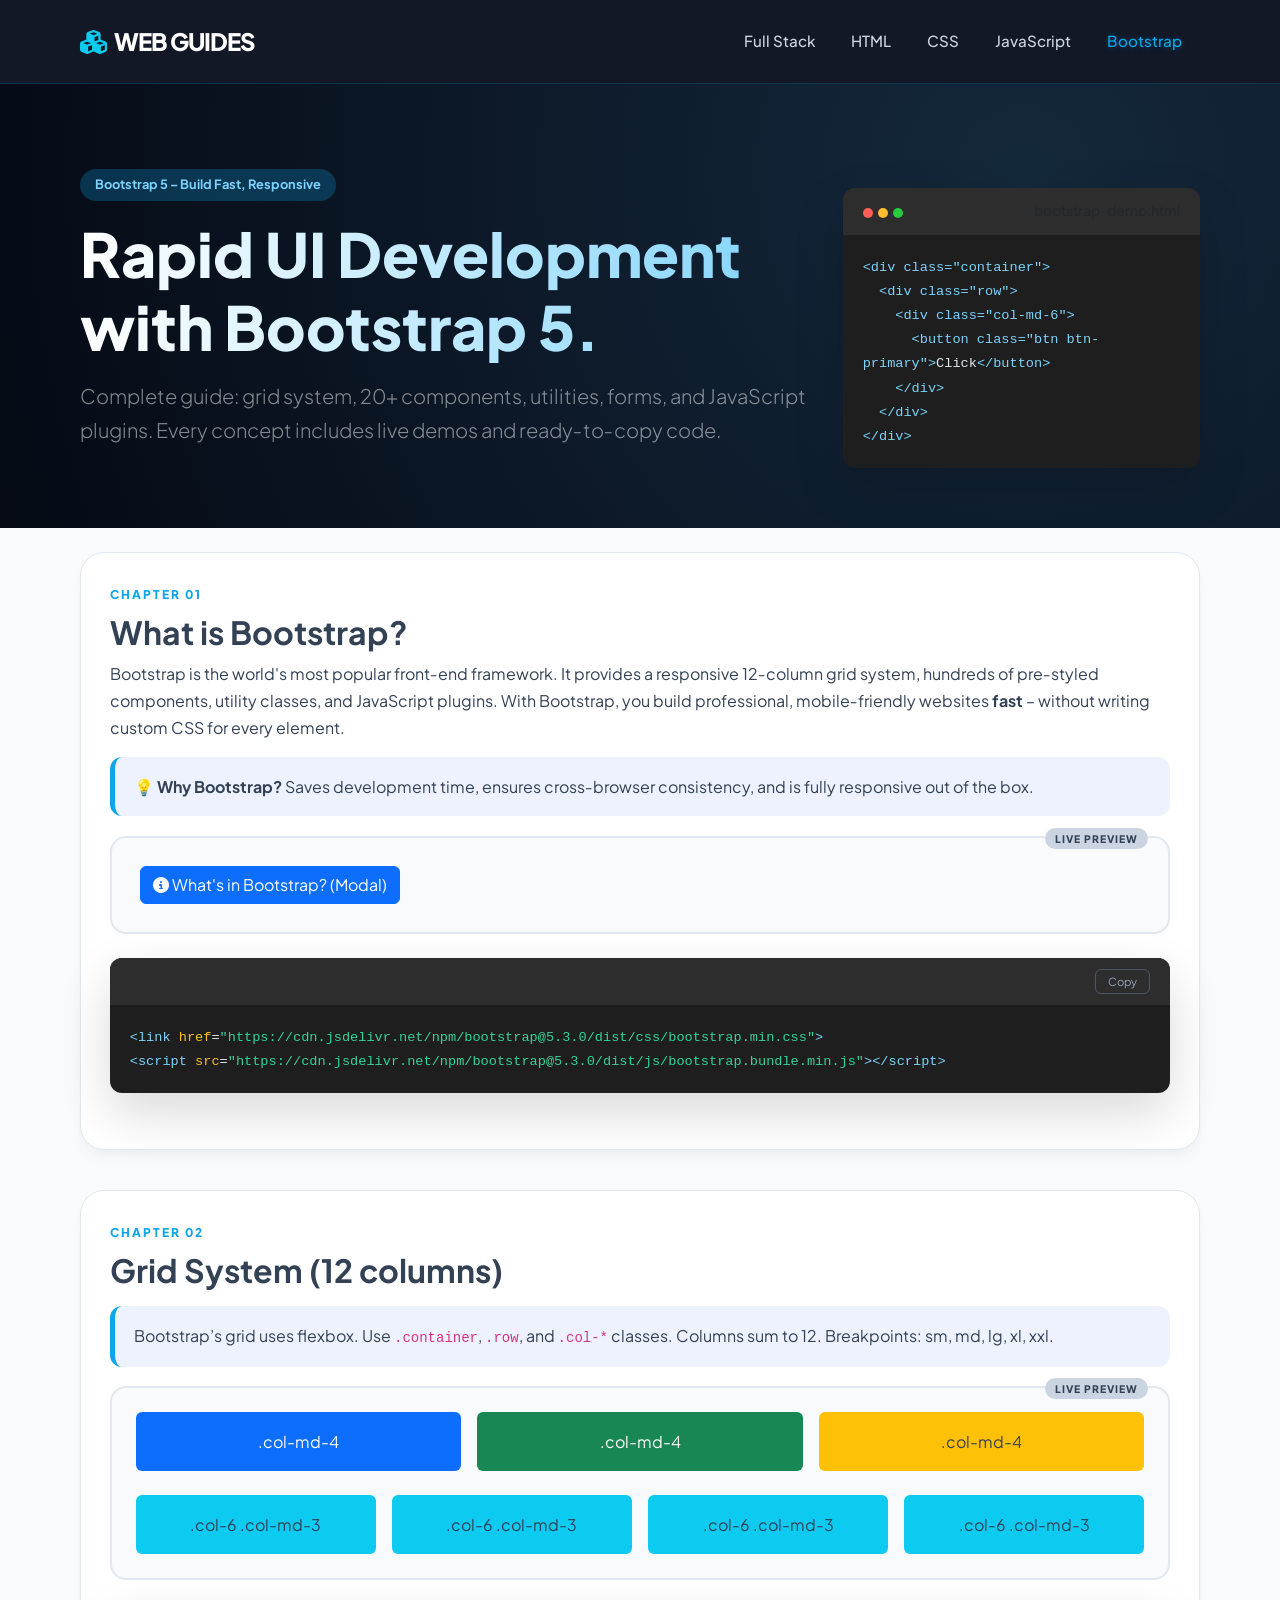
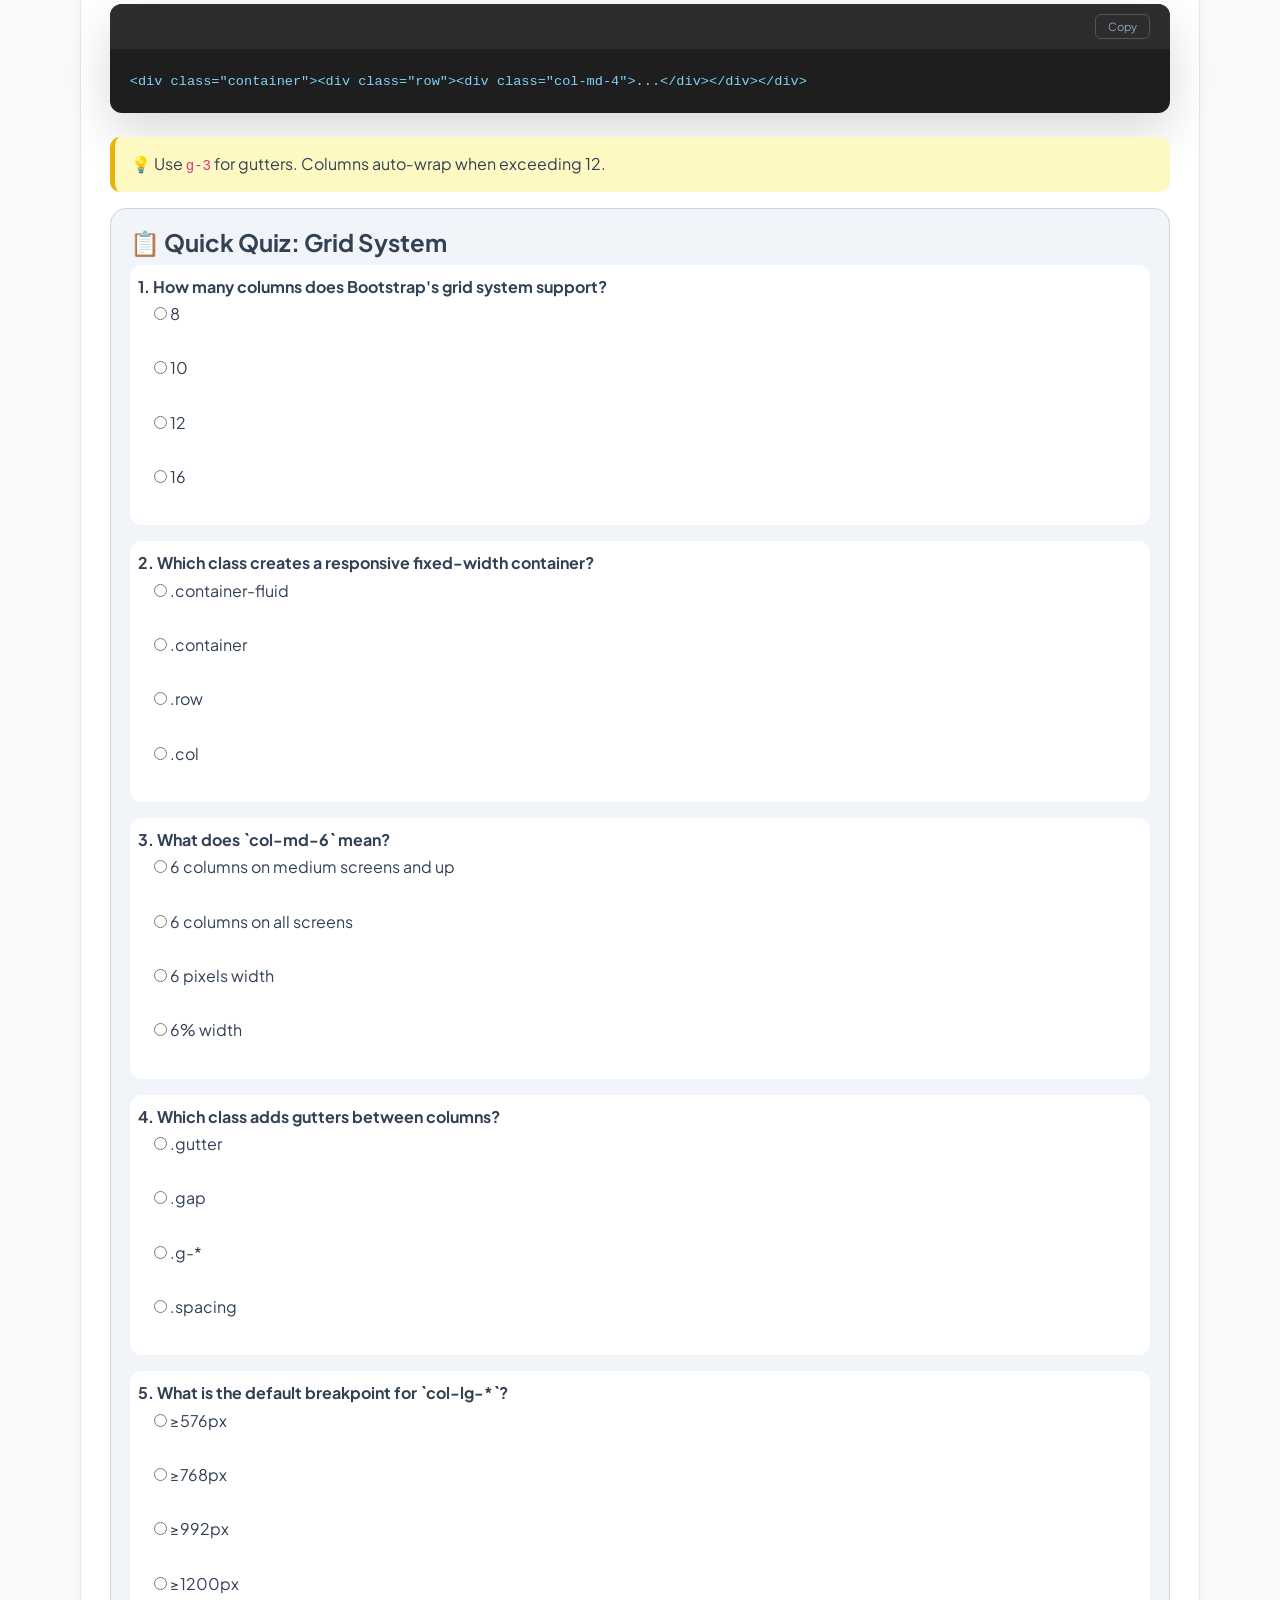
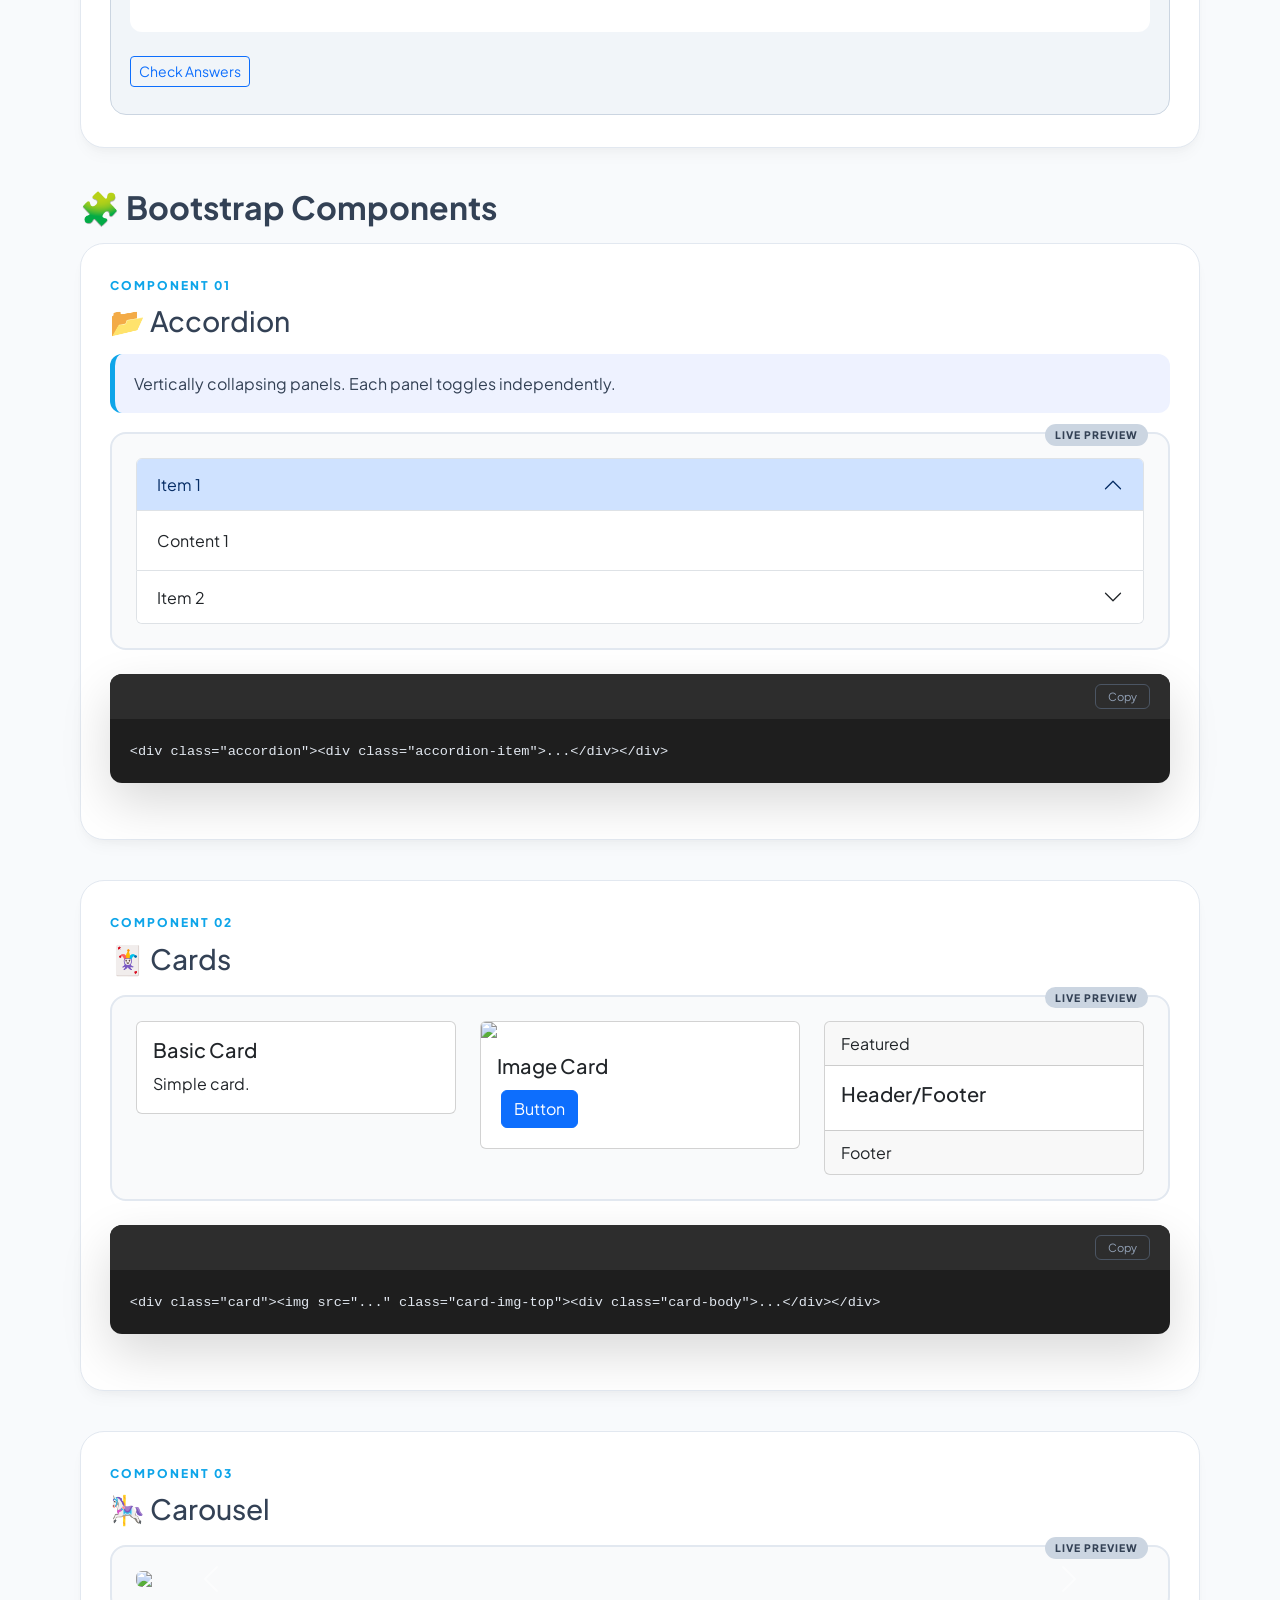
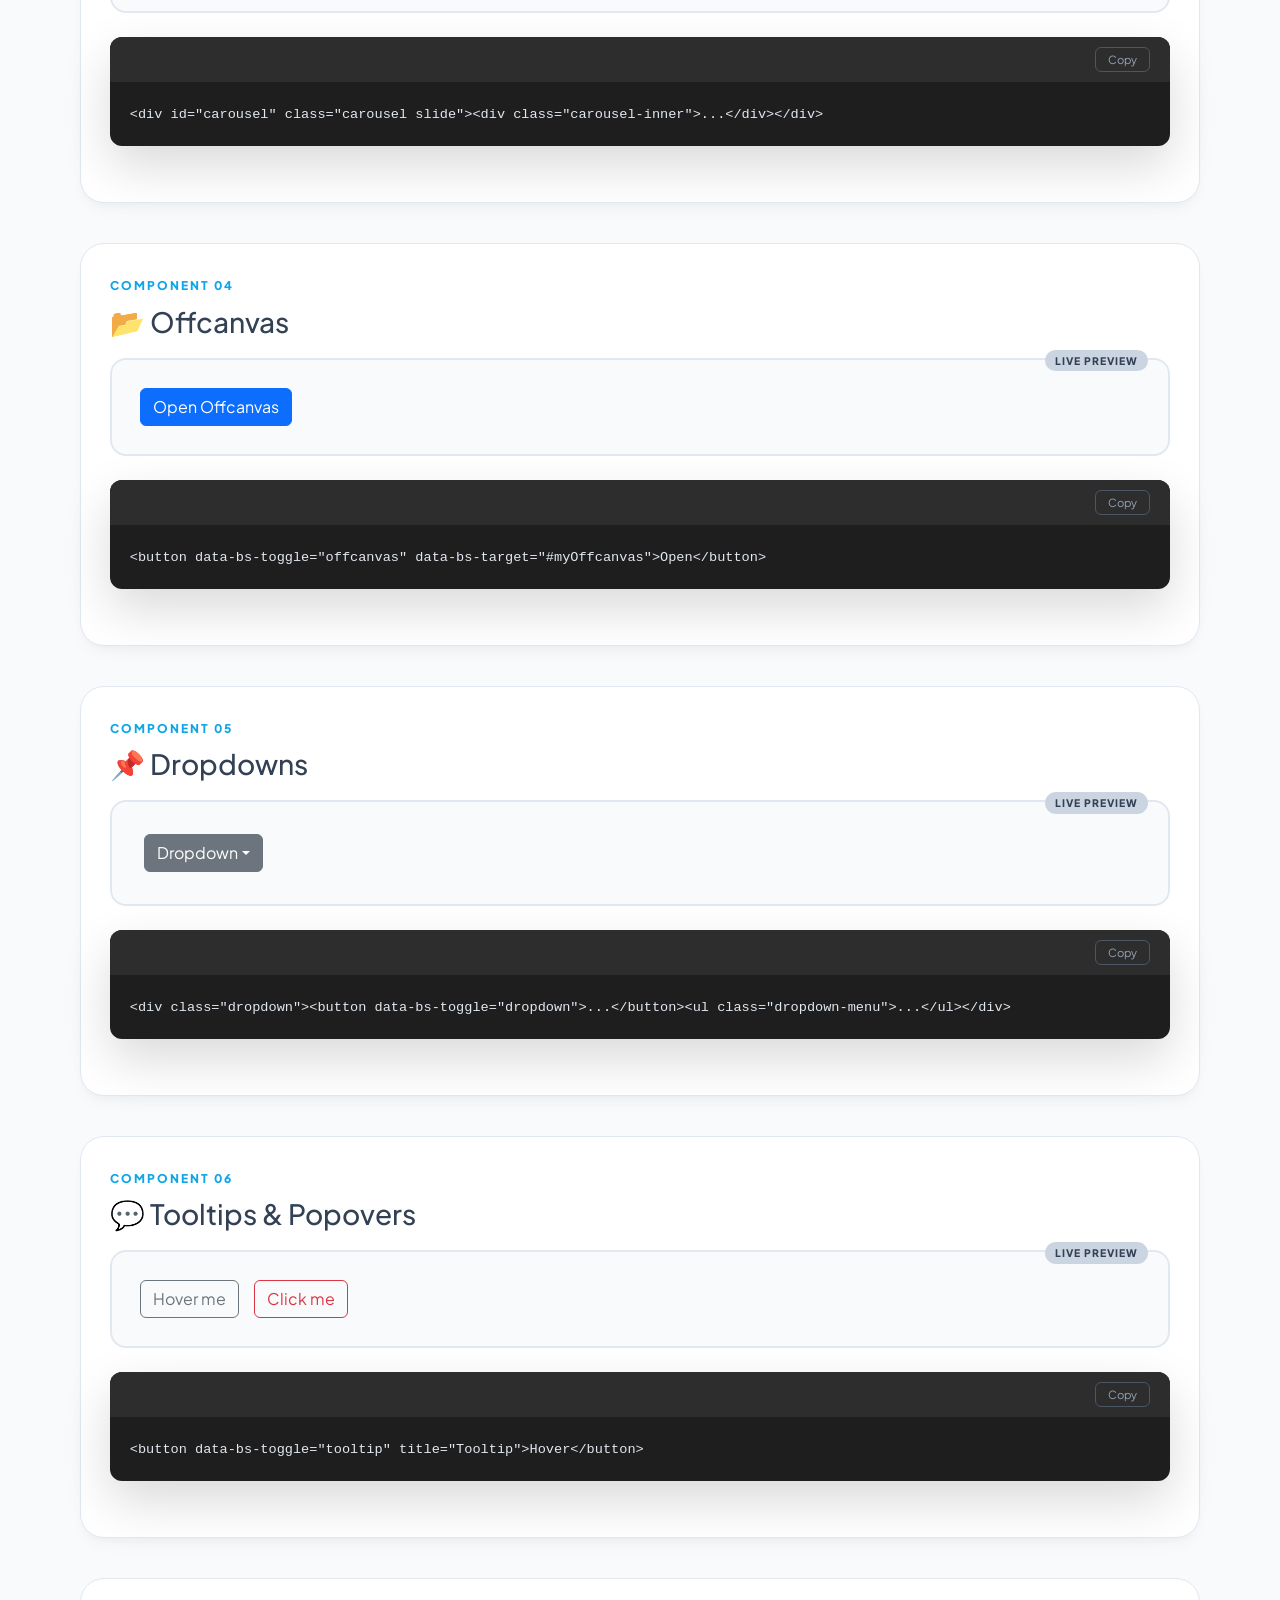
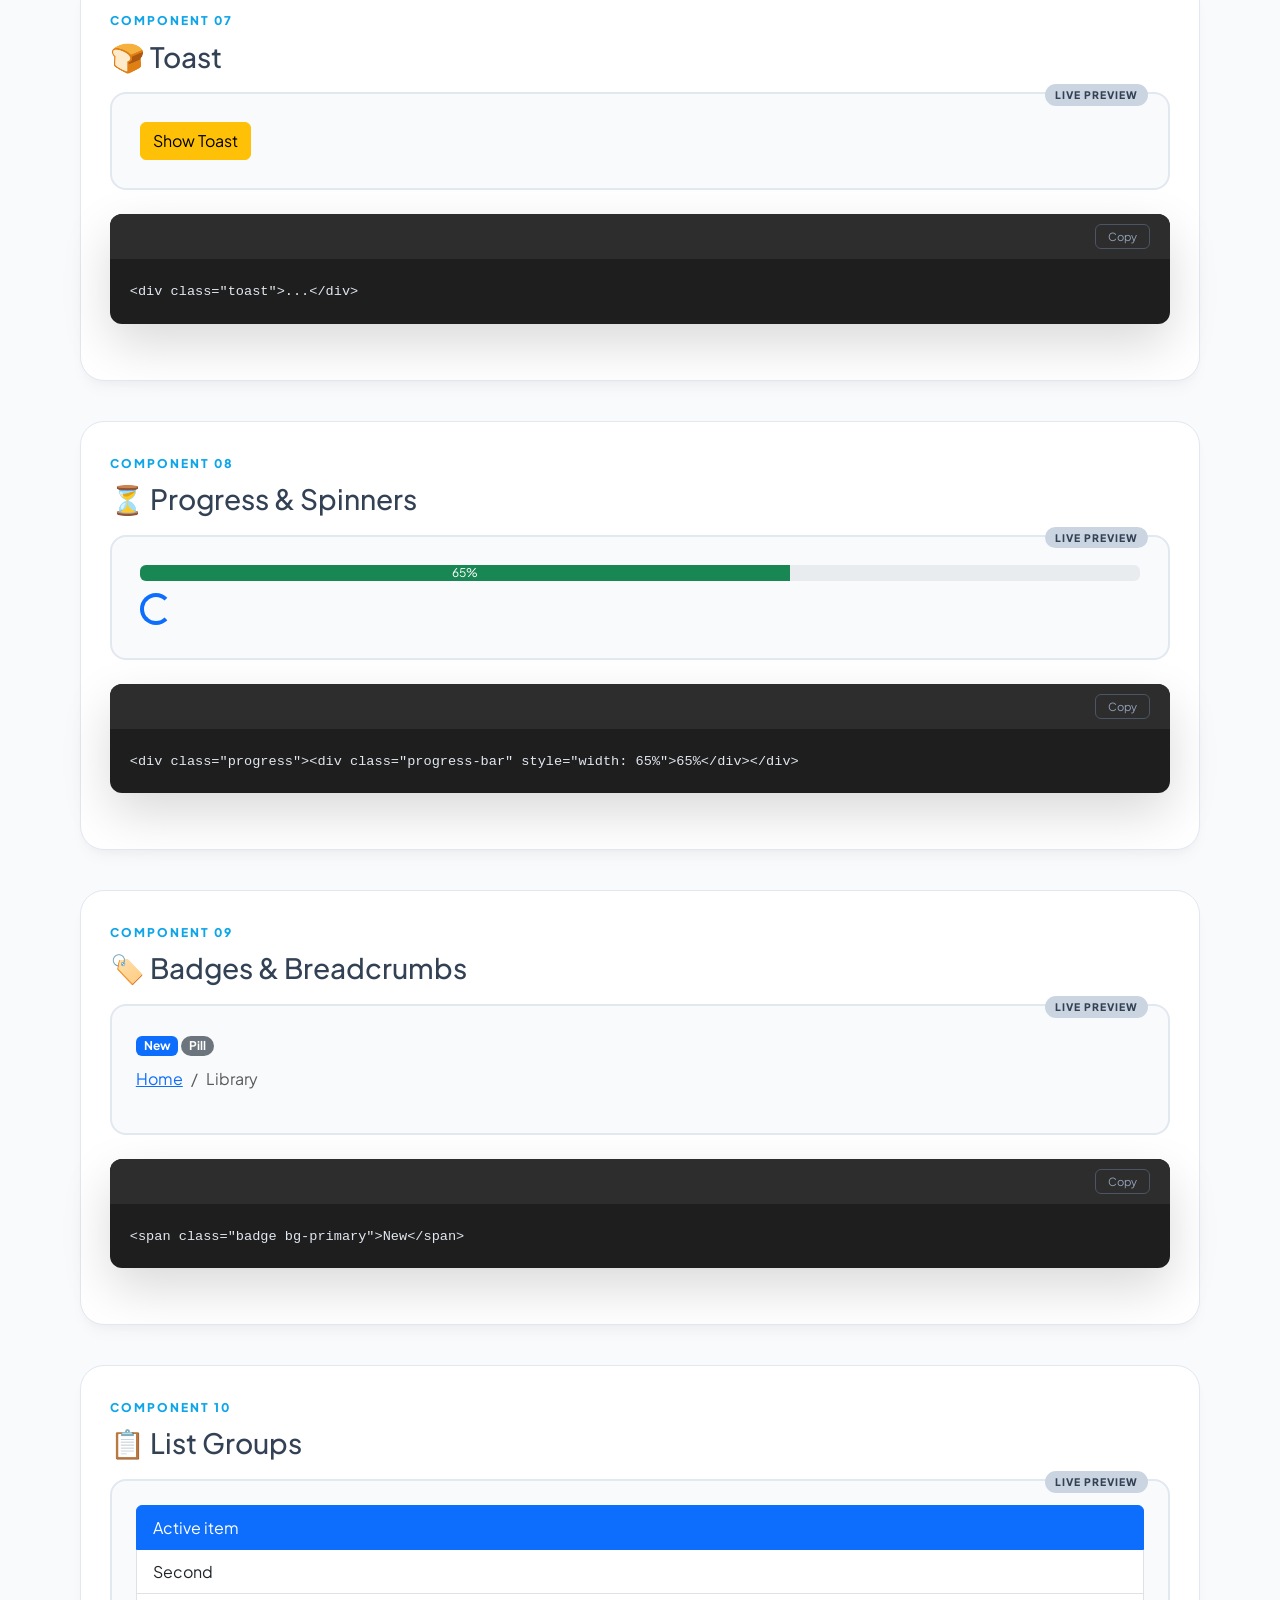
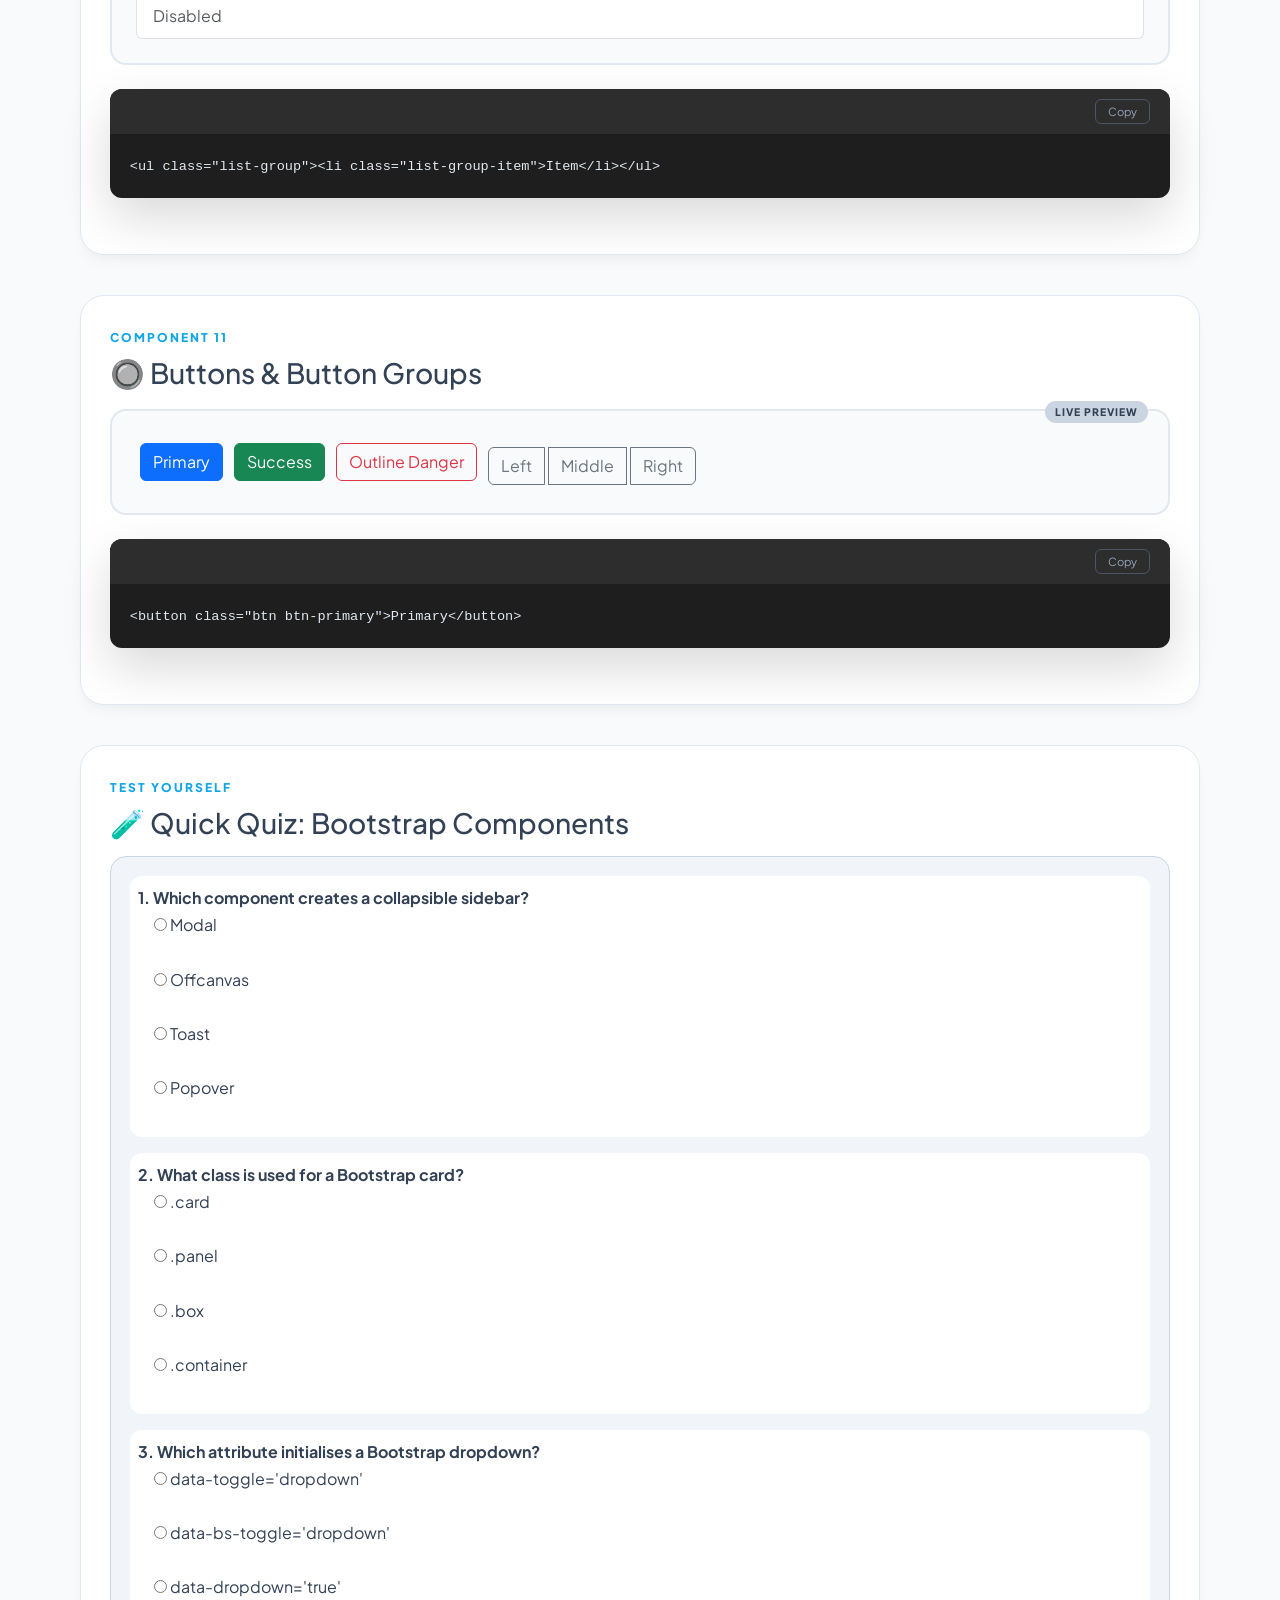
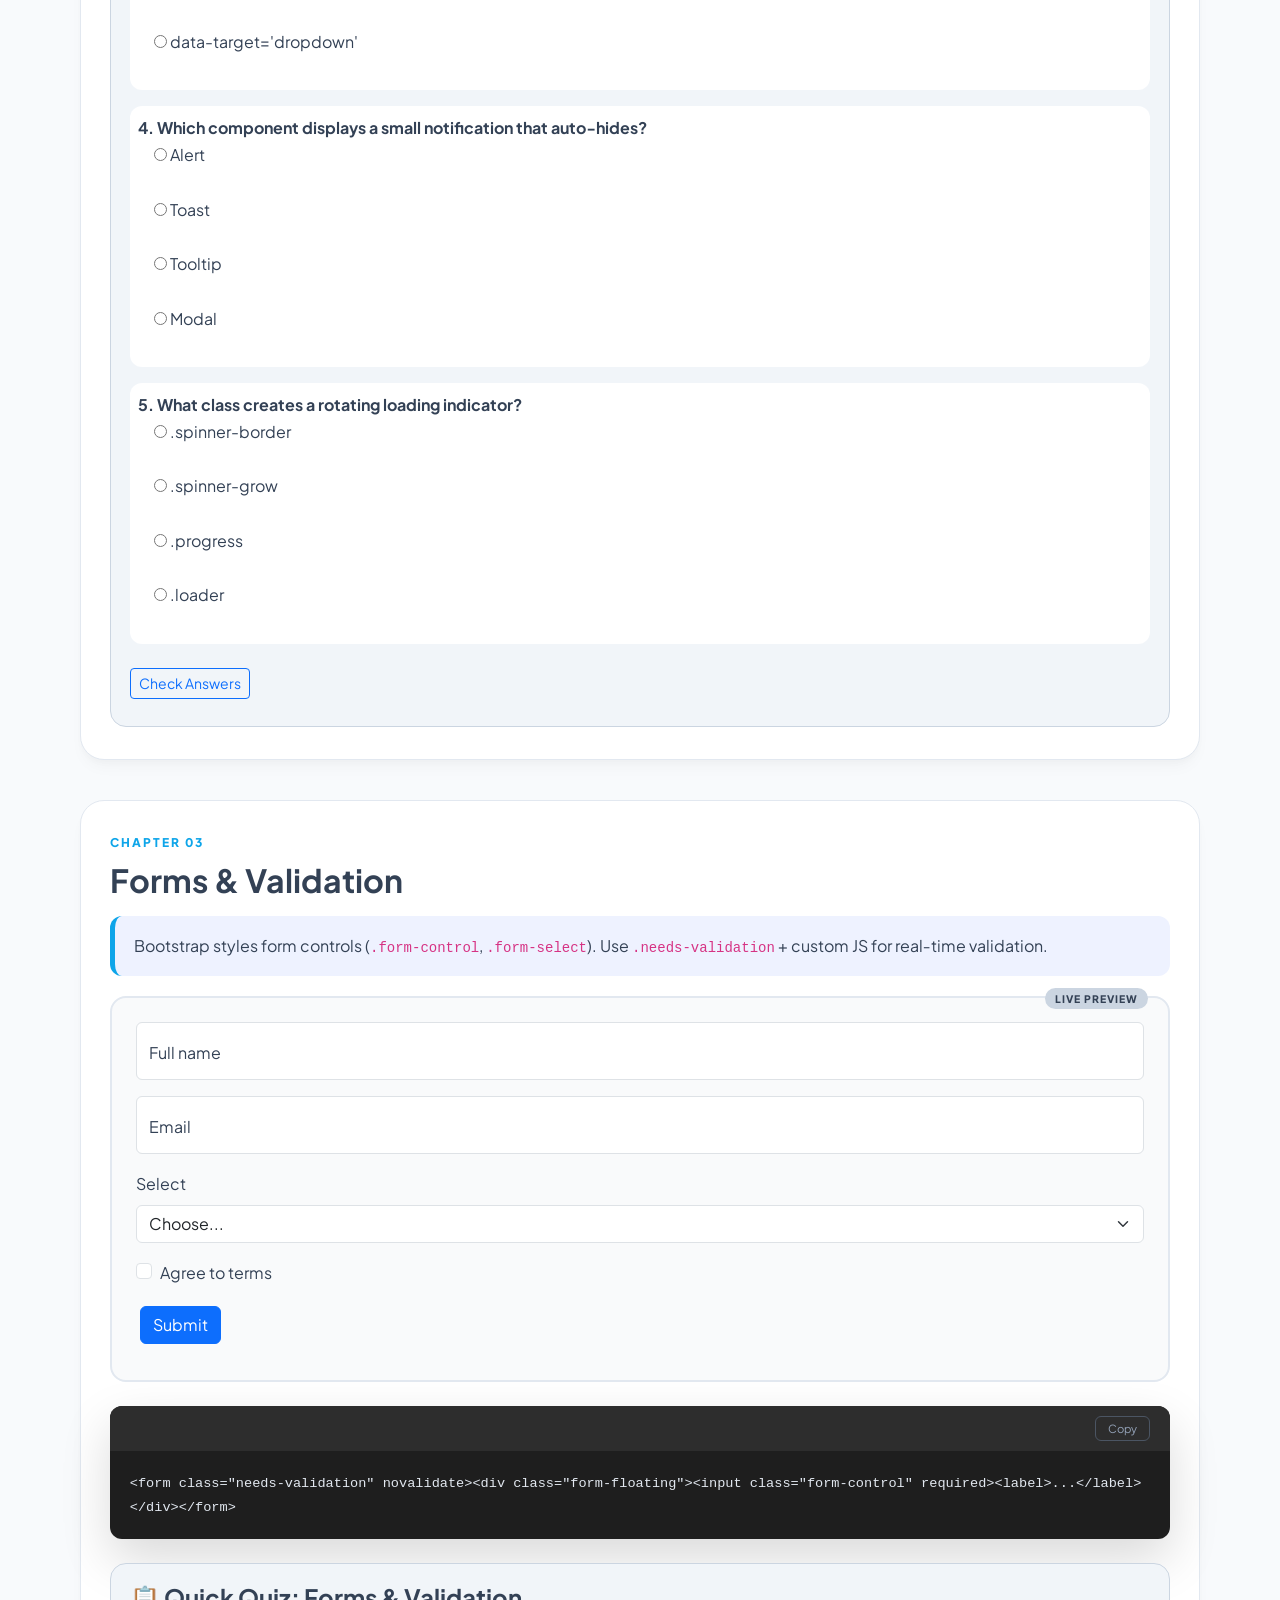
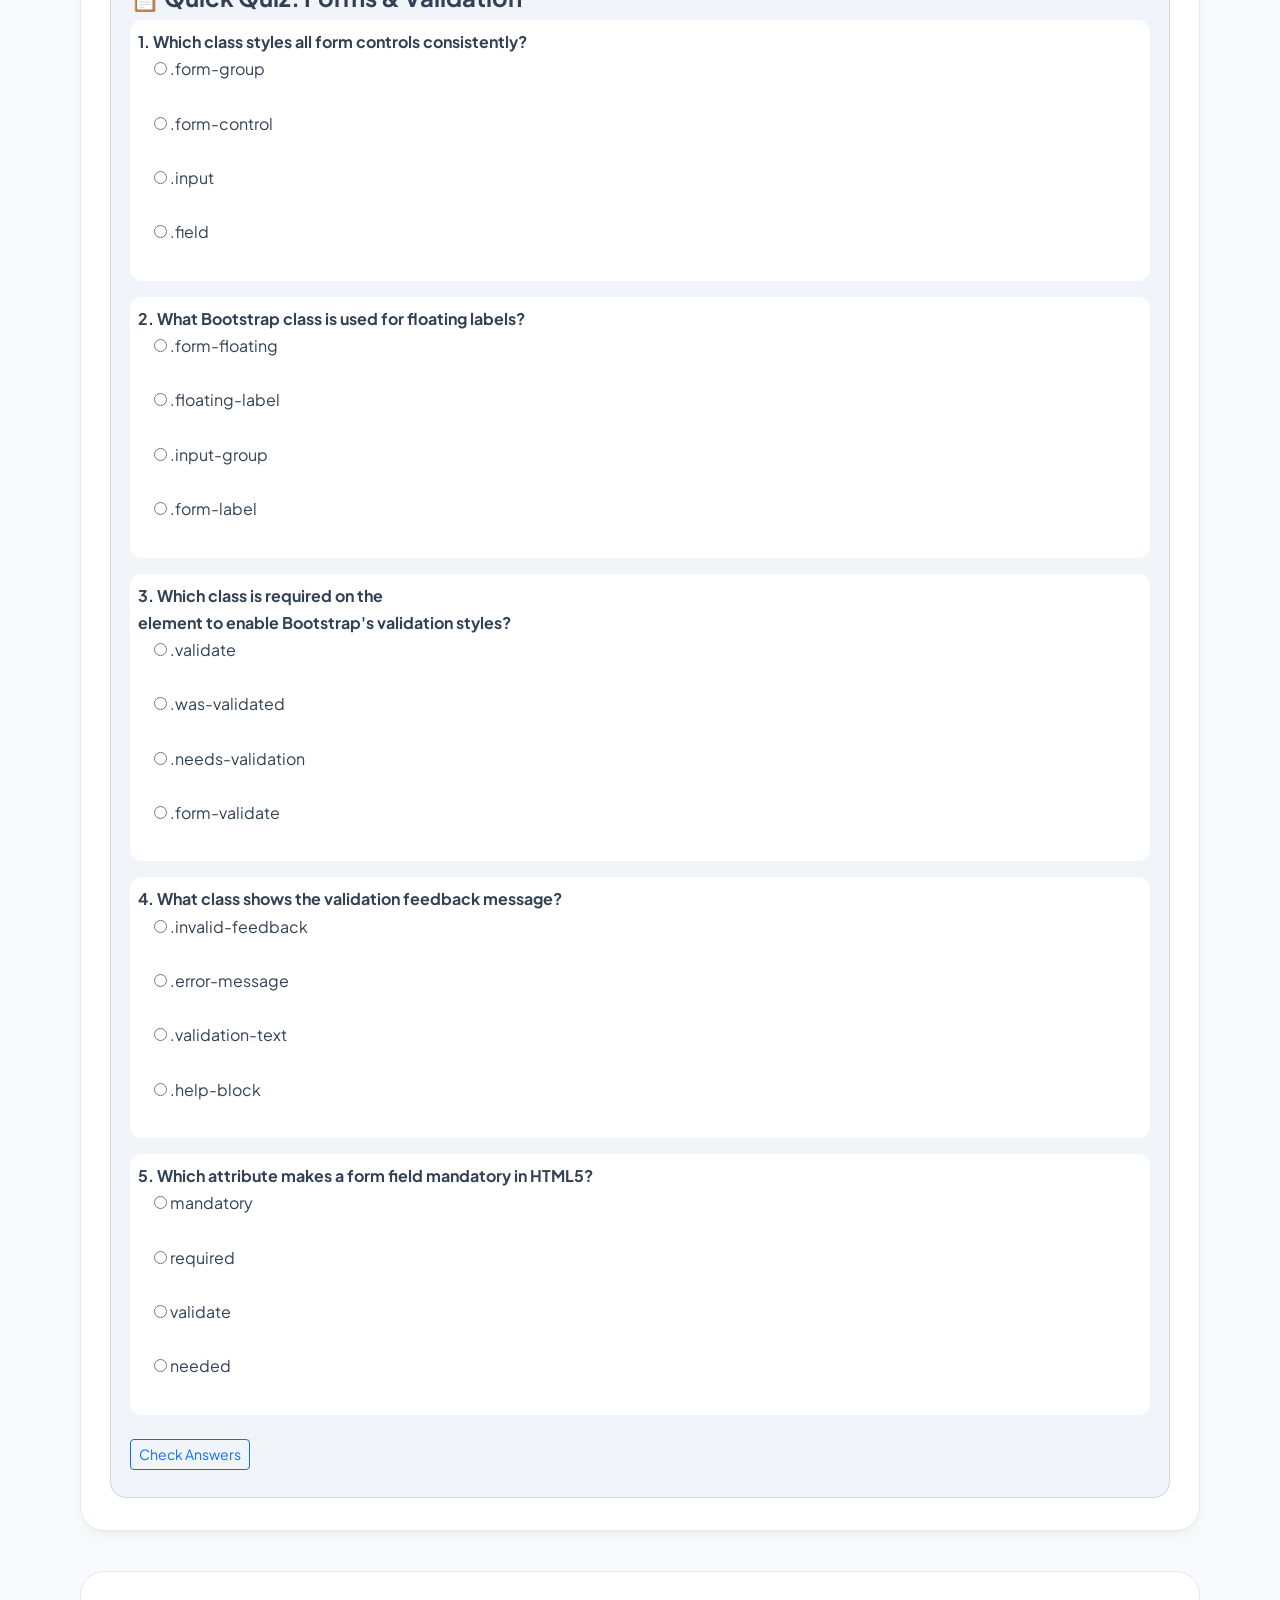
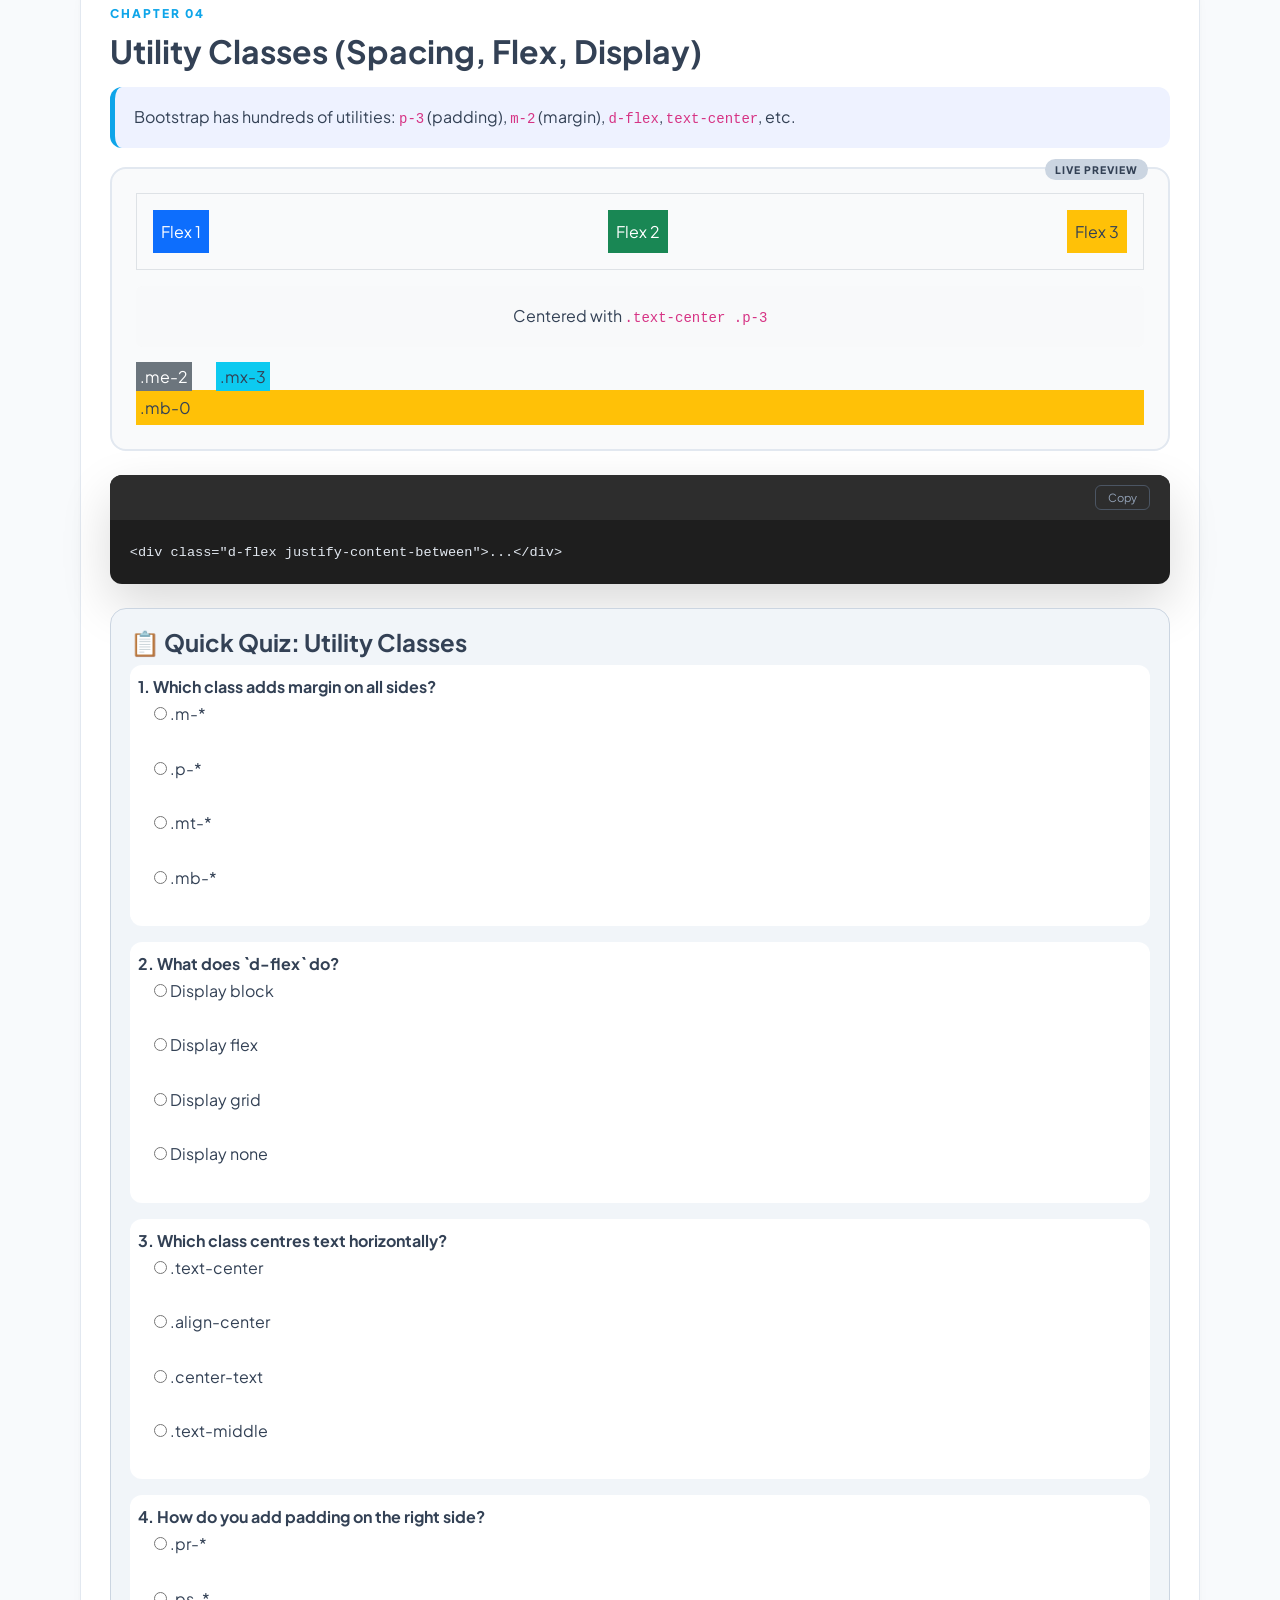
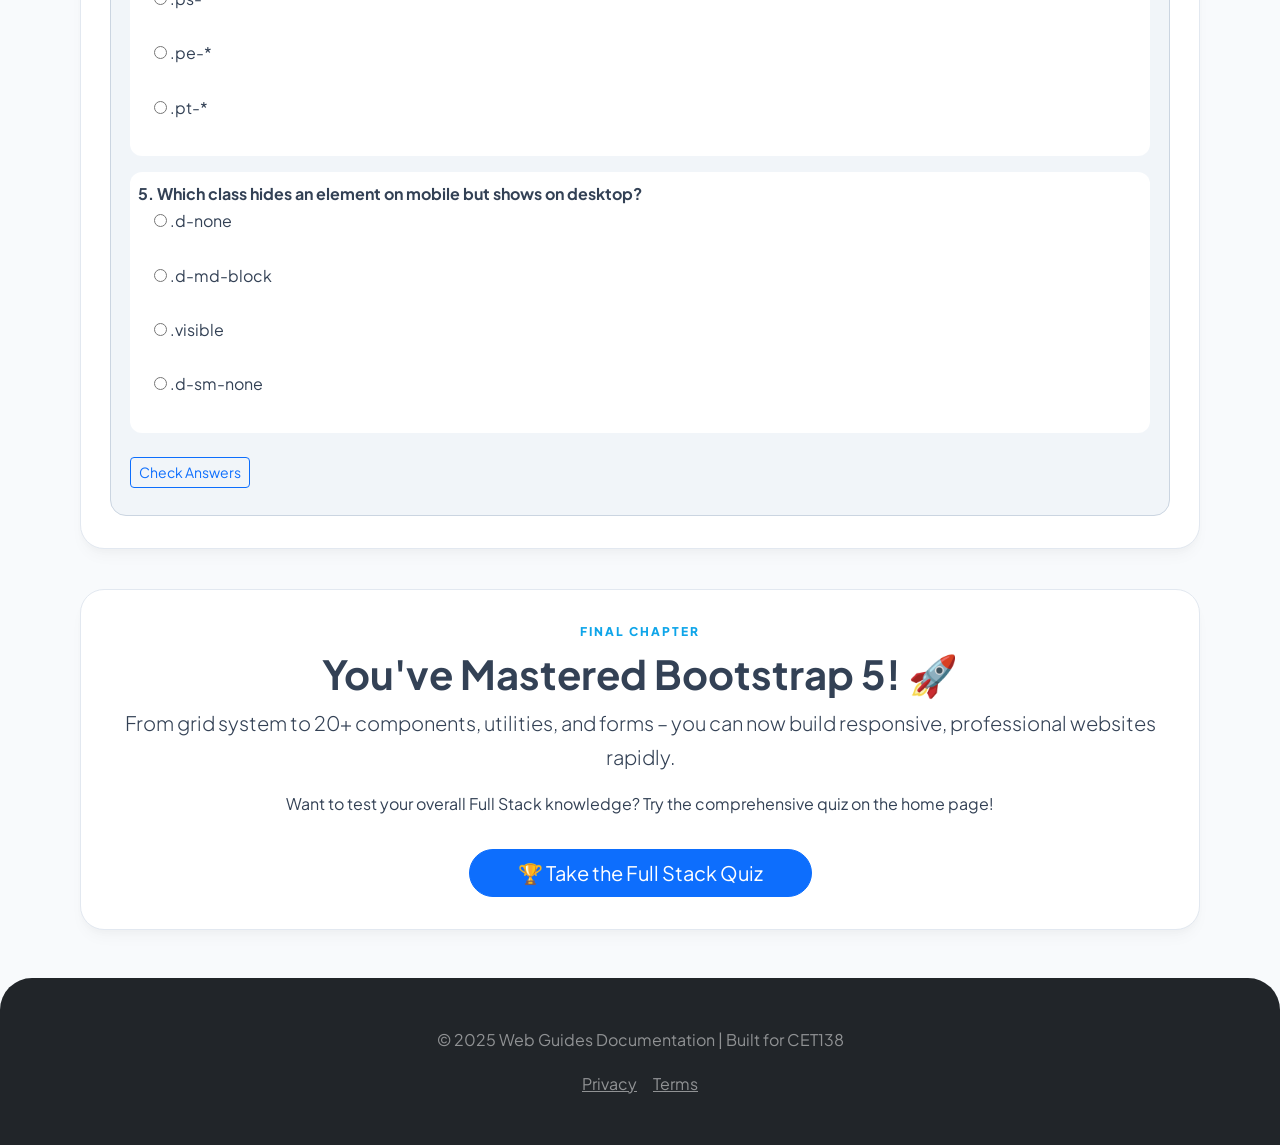
==== commit 17e5c8d2: "Update Bootstrap.html" ====
--- a/Bootstrap.html
+++ b/Bootstrap.html
@@ -38,7 +38,6 @@
         .container {
             padding-left: 10px !important;
             padding-right: 10px !important;
-            max-width: 1200px;
         }
 
         /* Navbar */
@@ -530,7 +529,6 @@
         <p class="lead">From grid system to 20+ components, utilities, and forms – you can now build responsive, professional websites rapidly.</p>
         <p>Want to test your overall Full Stack knowledge? Try the comprehensive quiz on the home page!</p>
         <a href="./#quizSection" class="btn btn-primary btn-lg rounded-pill px-5 mt-3">🏆 Take the Full Stack Quiz</a>
-        <a href="#" class="btn btn-outline-secondary btn-lg rounded-pill px-5 mt-3 ms-2">Start Your Next Project</a>
     </section>
 </div>
 
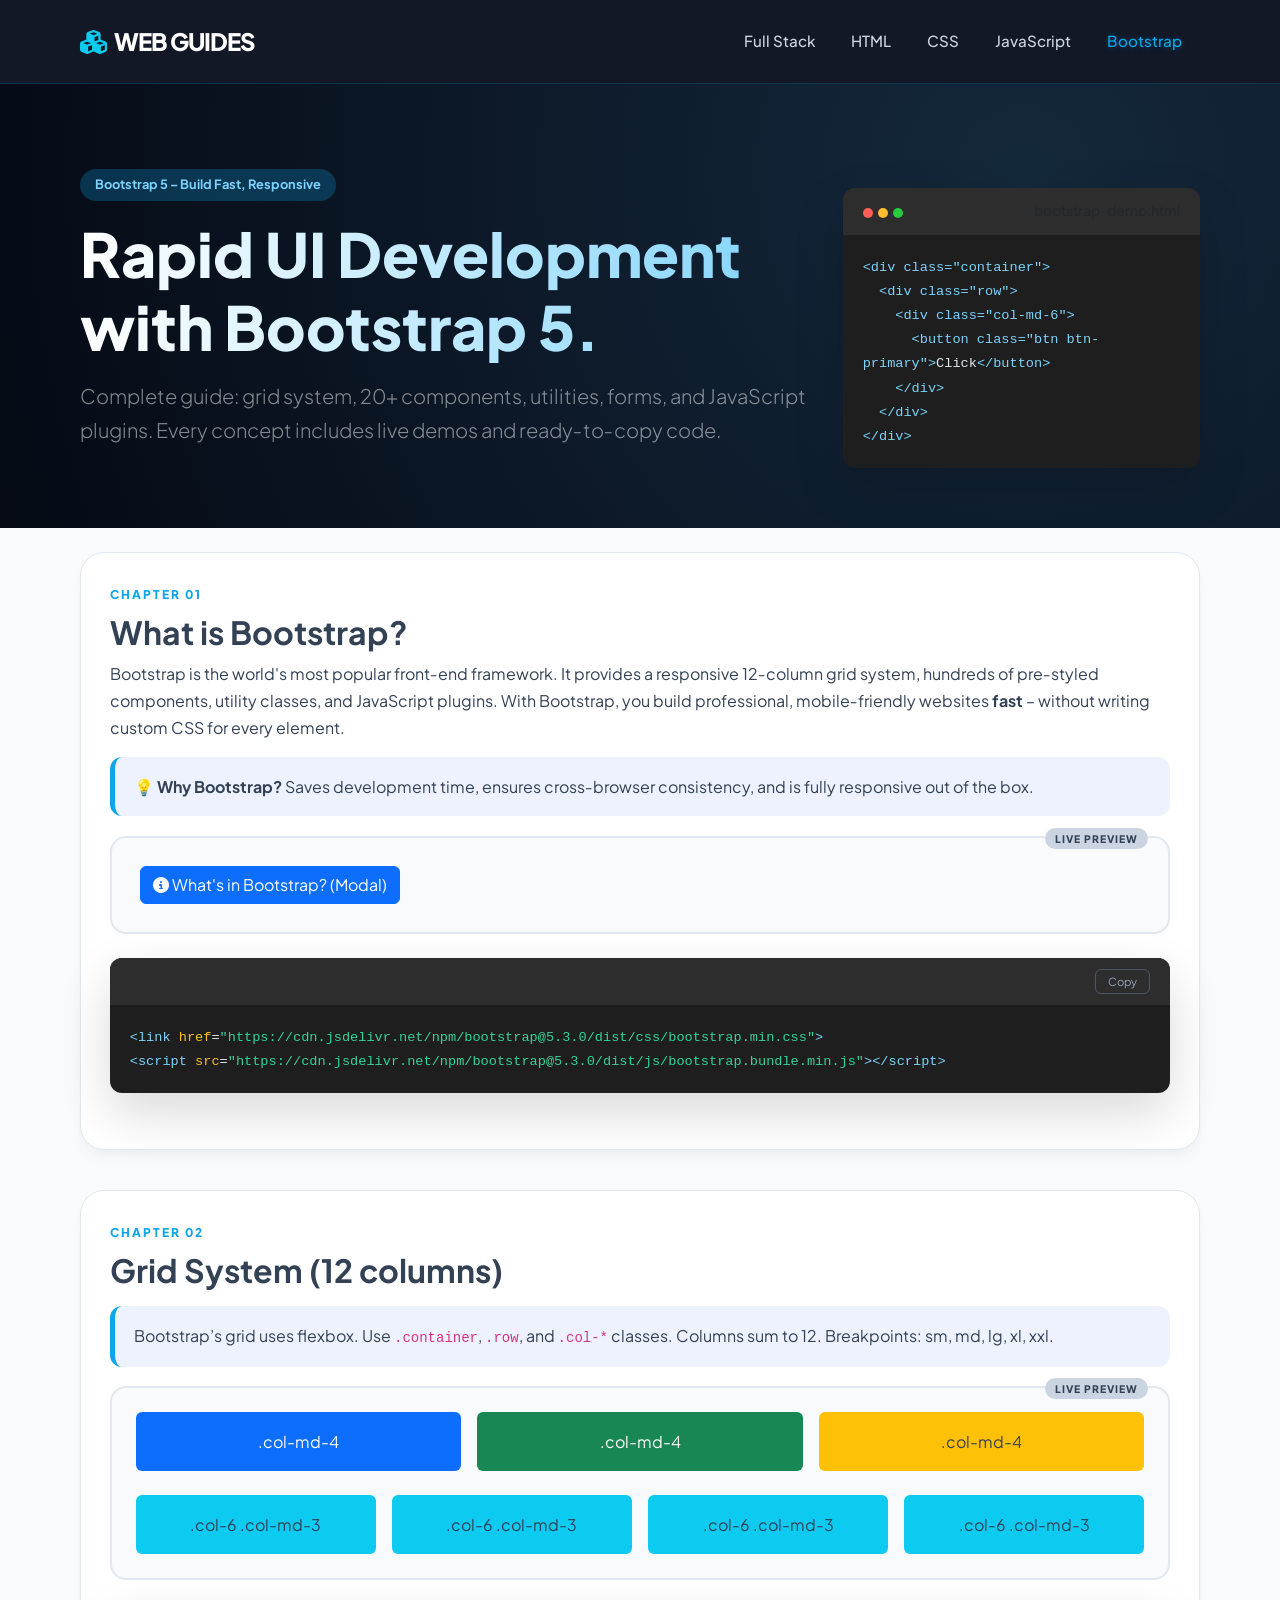
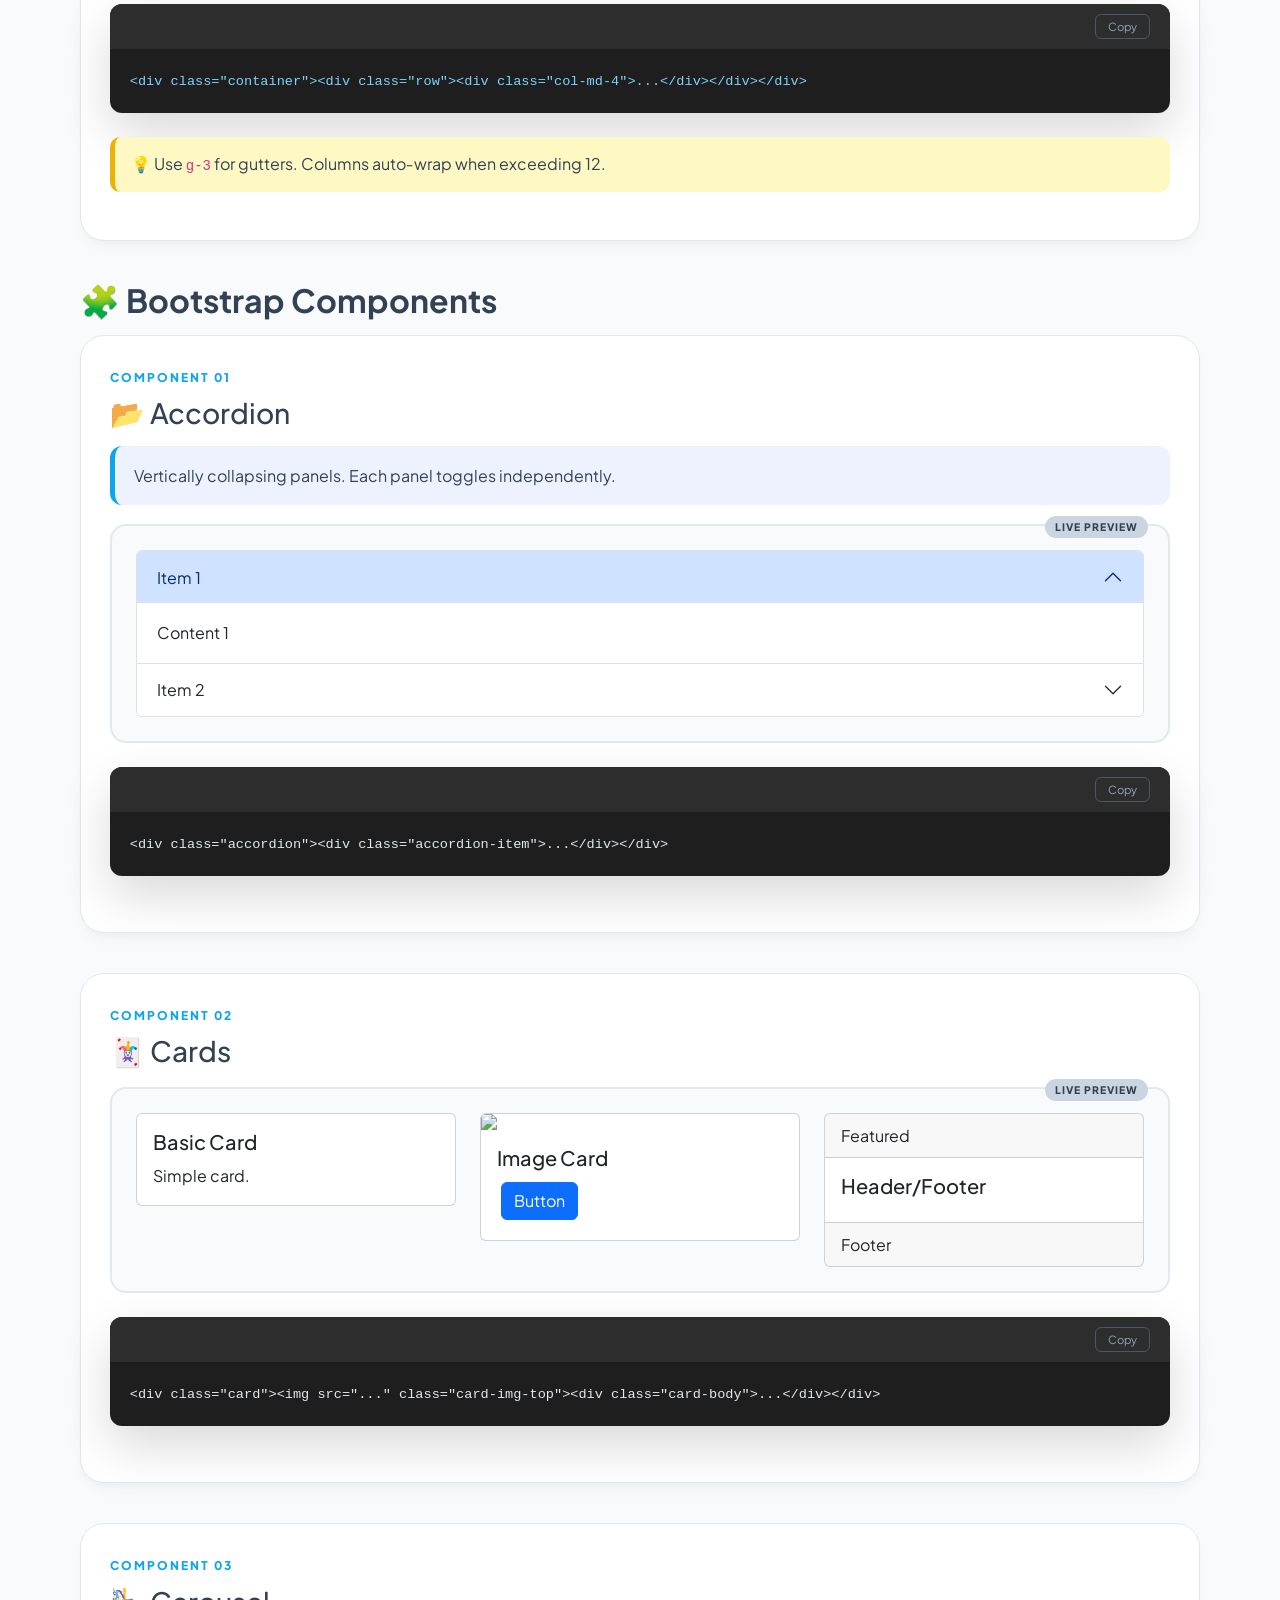
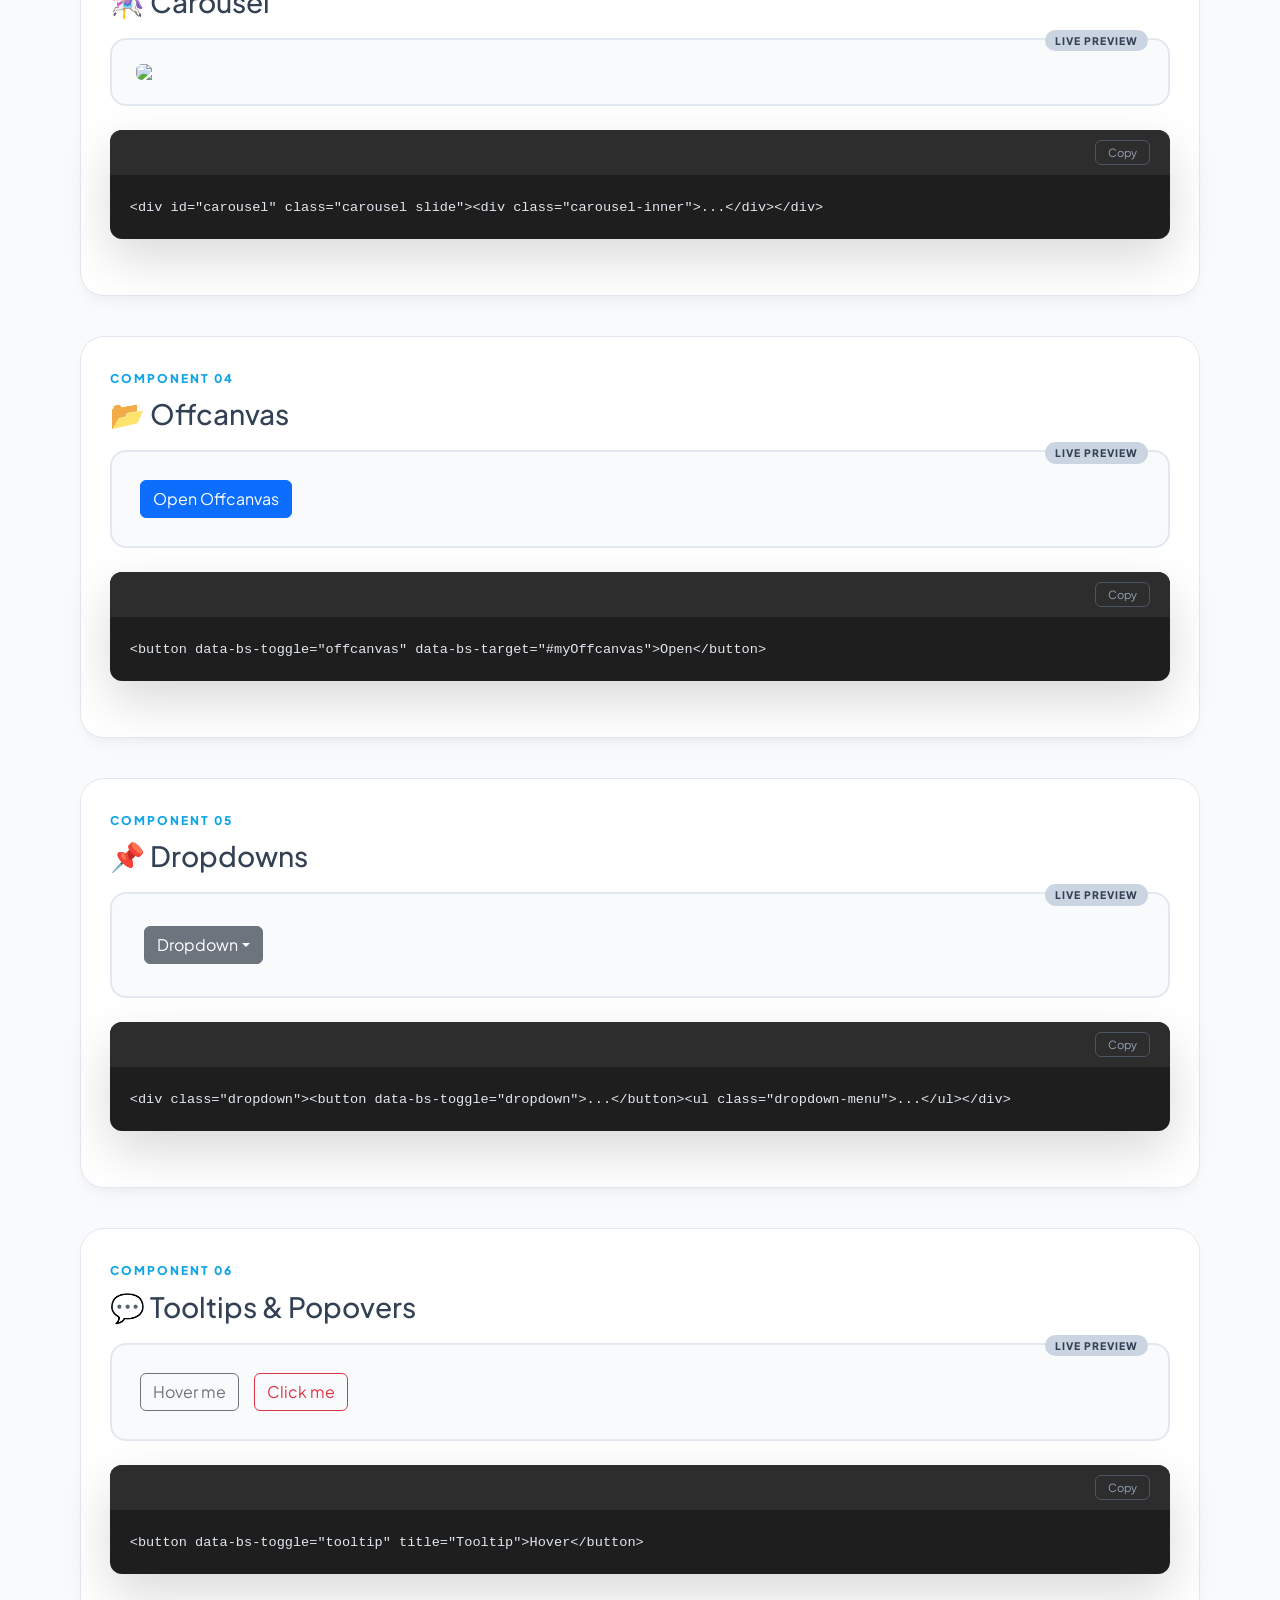
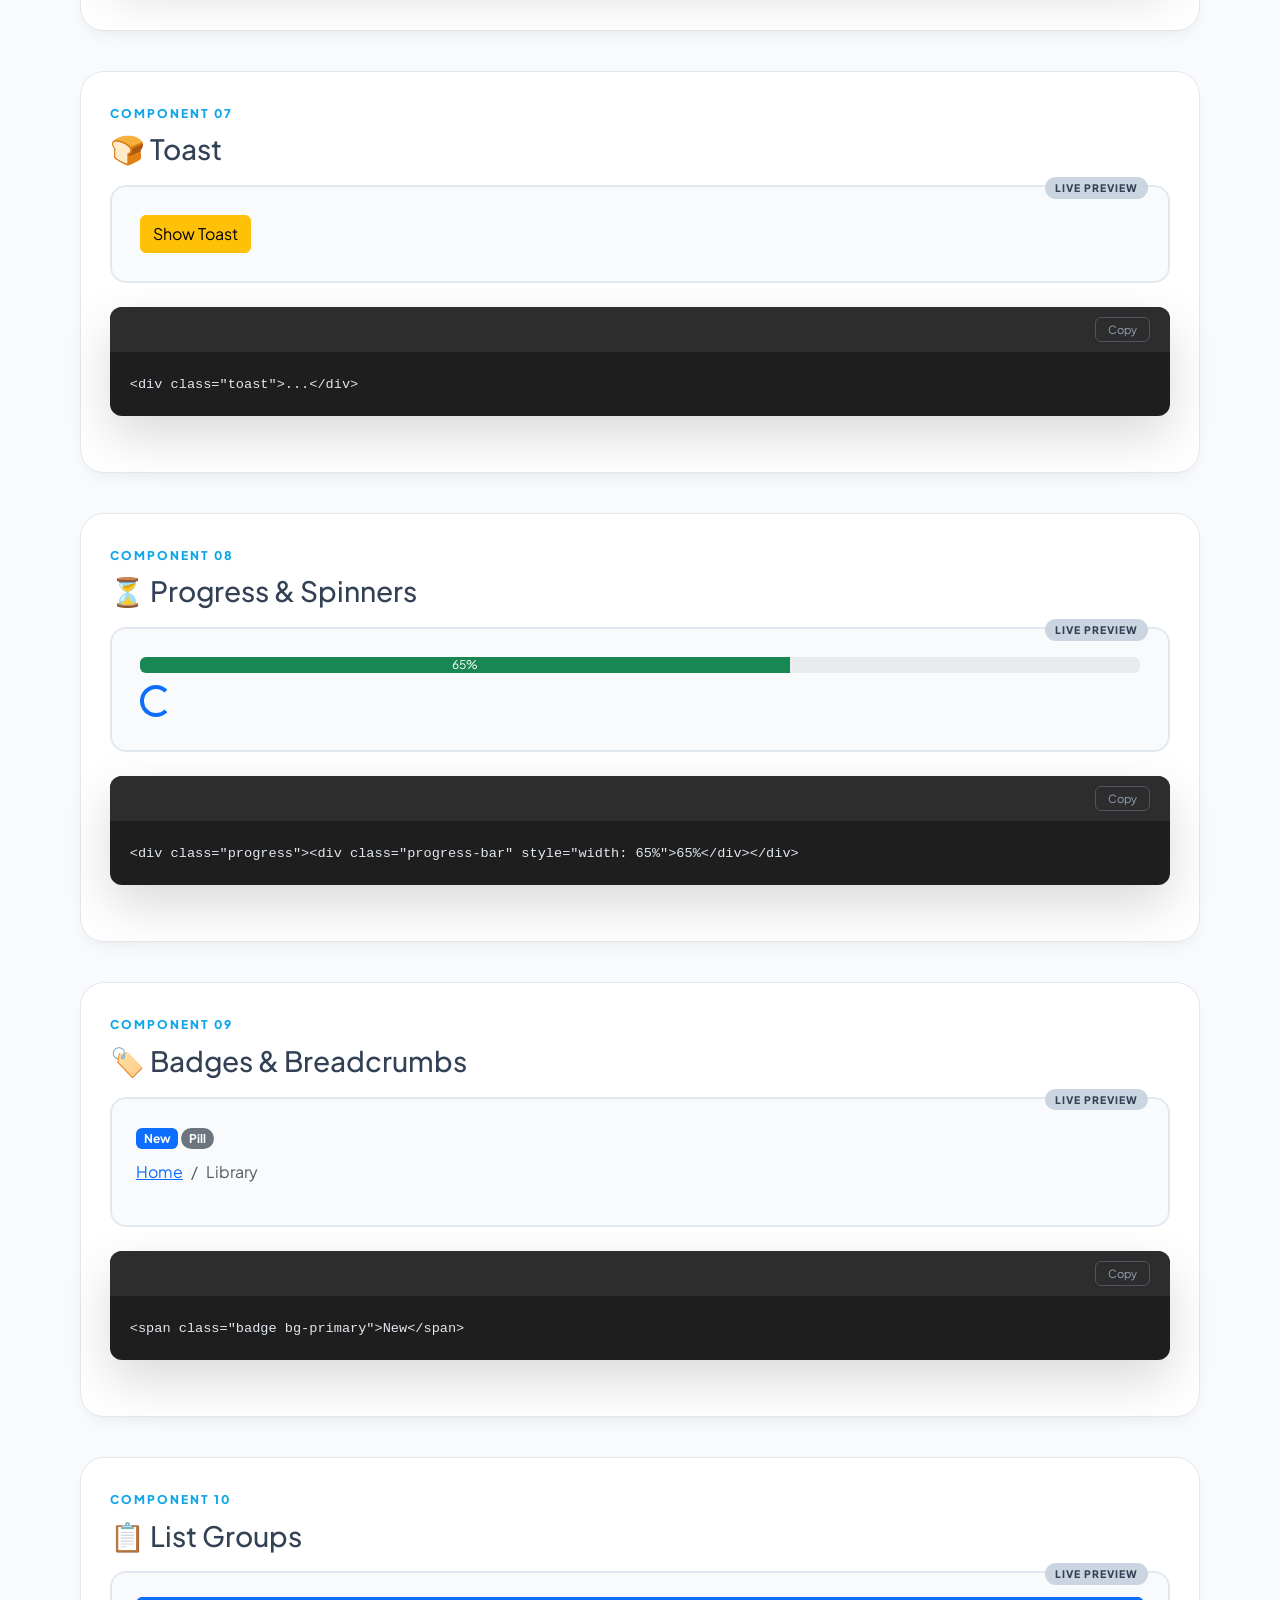
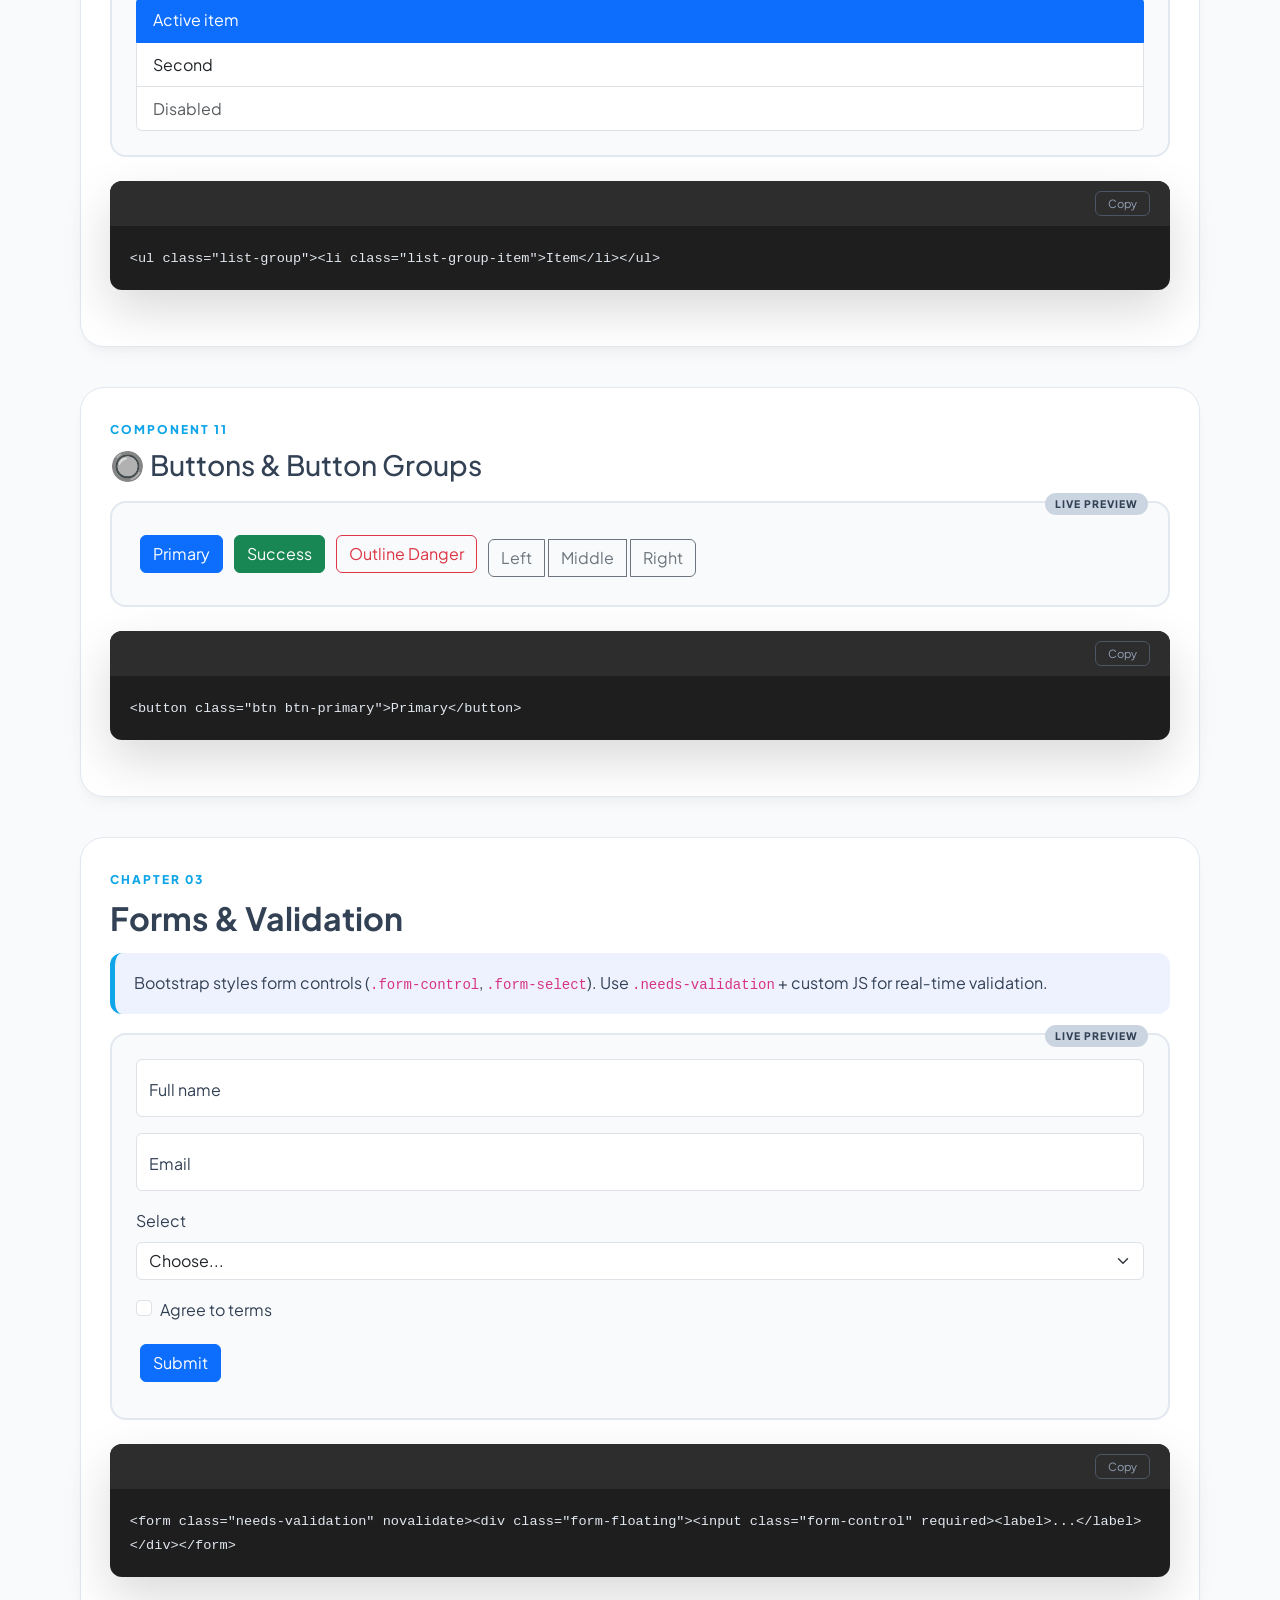
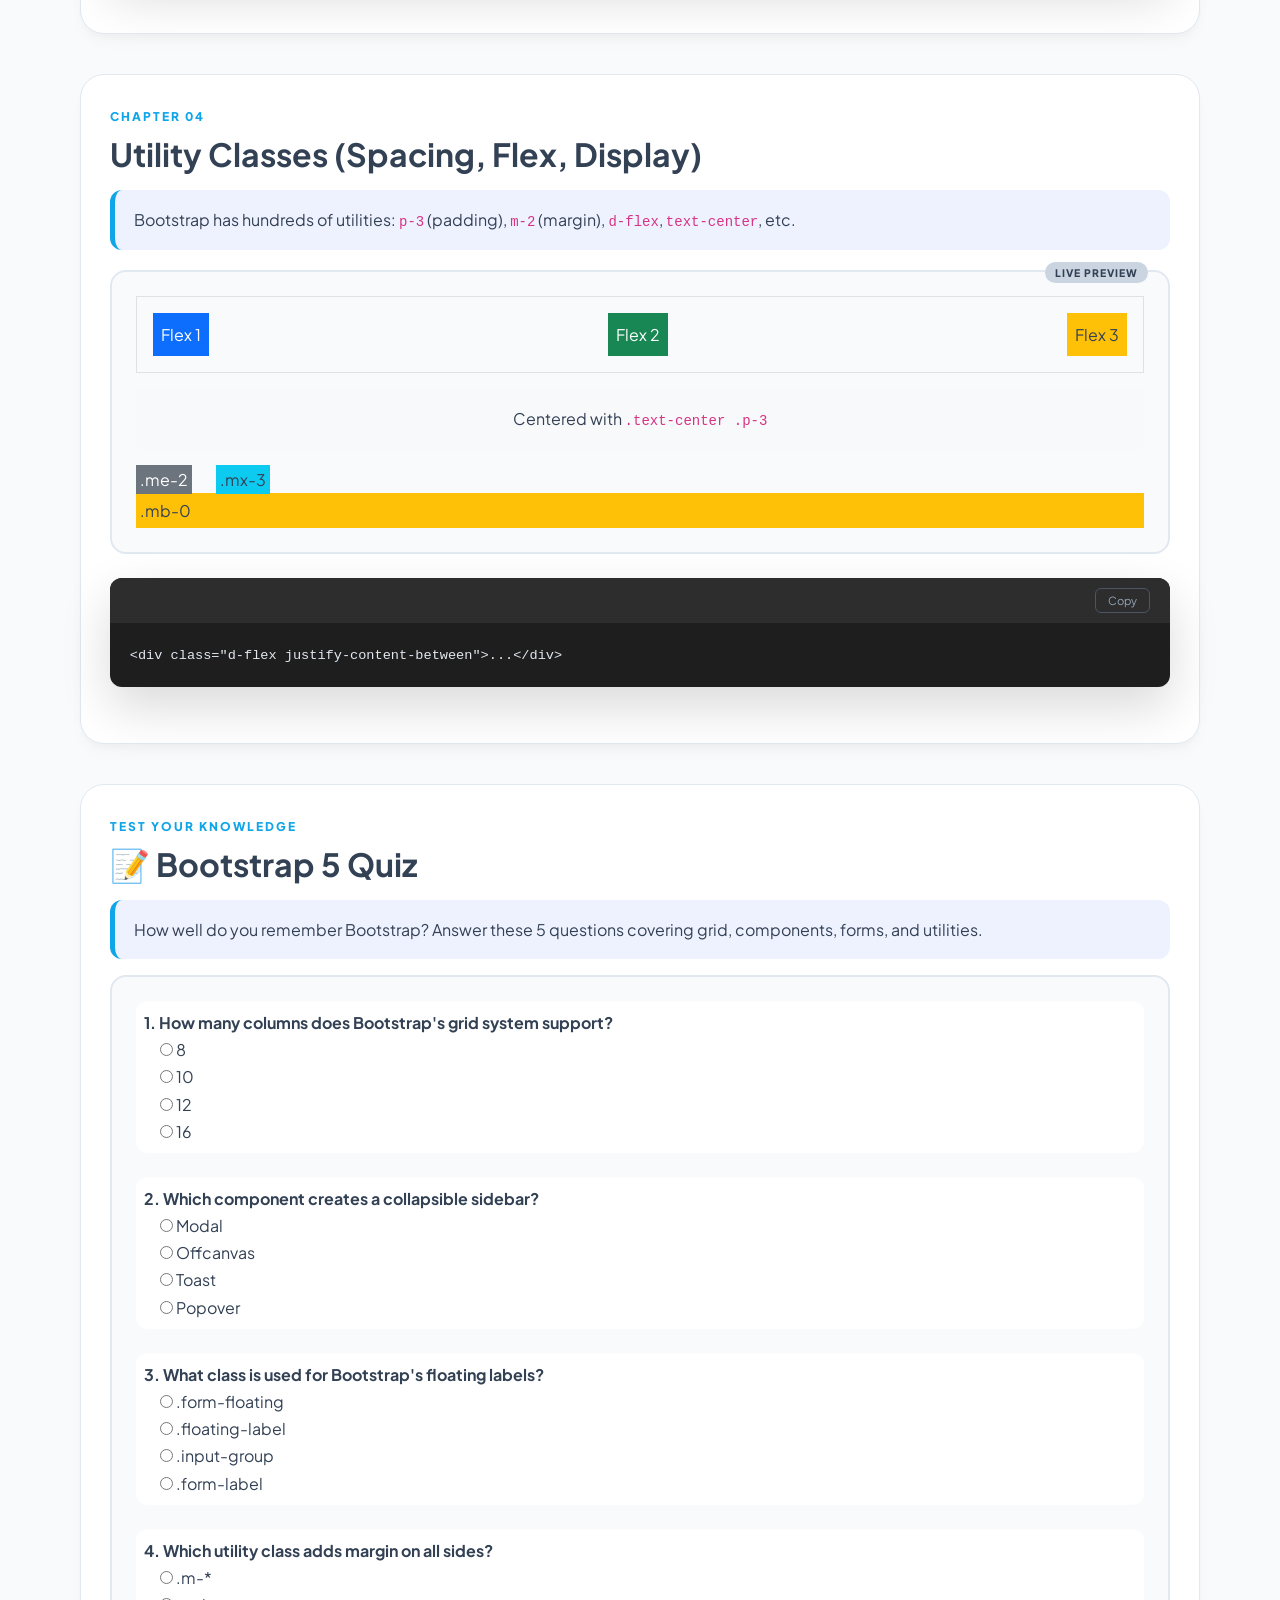
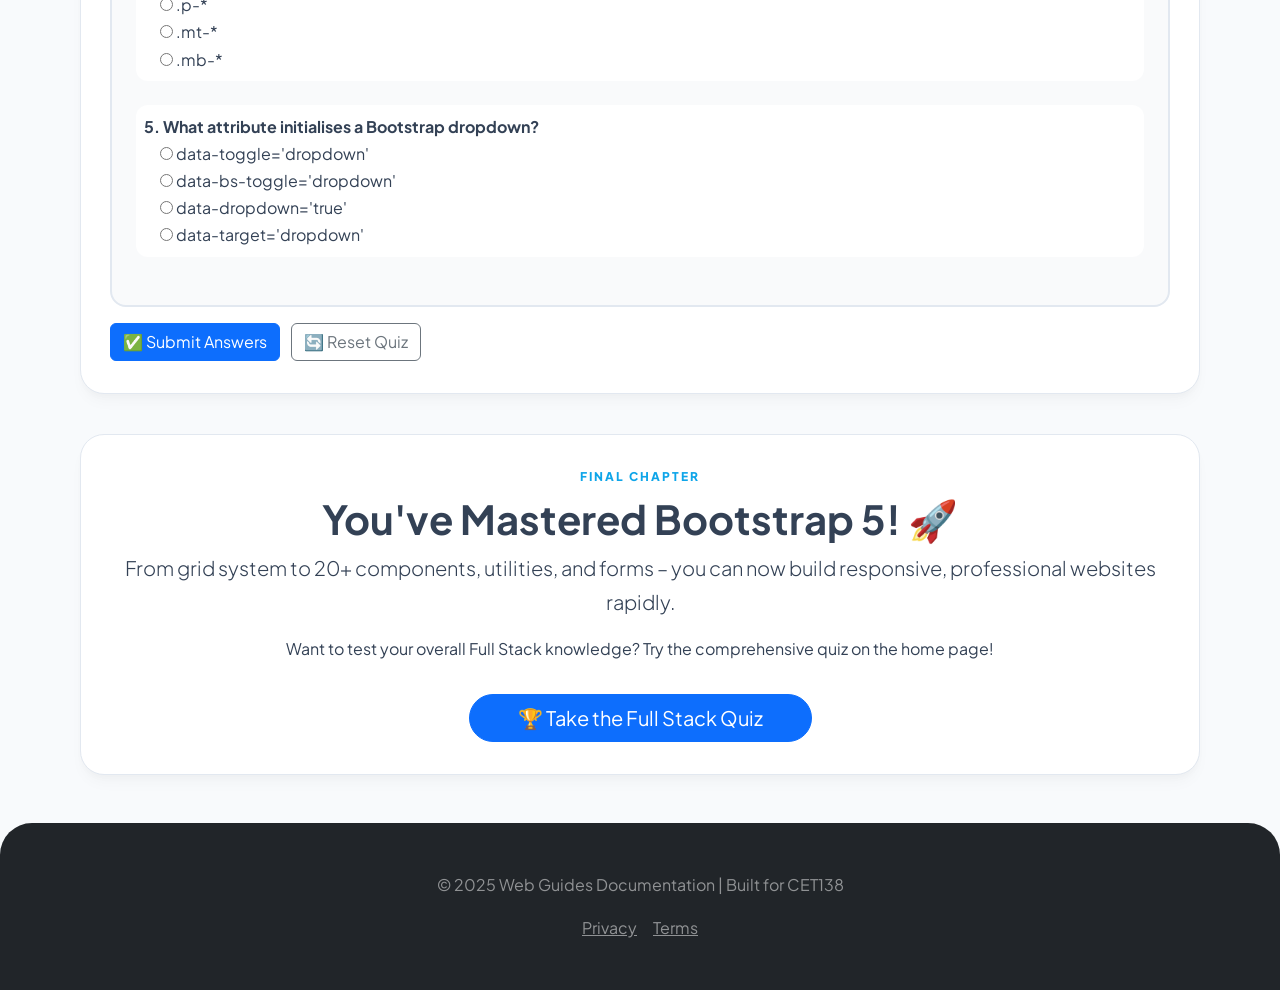
==== commit 0d451bc8: "Update Bootstrap.html" ====
--- a/Bootstrap.html
+++ b/Bootstrap.html
@@ -3,7 +3,7 @@
 <head>
     <meta charset="UTF-8">
     <meta name="viewport" content="width=device-width, initial-scale=1.0, user-scalable=yes">
-    <title>Bootstrap 5 Master Encyclopedia | Grid · Components · Utilities + Quizzes</title>
+    <title>Bootstrap 5 Master Encyclopedia | Grid · Components · Utilities</title>
     
     <!-- Bootstrap 5 CSS -->
     <link href="https://cdn.jsdelivr.net/npm/bootstrap@5.3.0/dist/css/bootstrap.min.css" rel="stylesheet">
@@ -175,16 +175,16 @@
             border-radius: 10px;
             margin: 1rem 0;
         }
-        /* Quiz styling */
-        .mini-quiz {
-            background: #f1f5f9;
+        /* Quiz styling (similar to Full Stack page) */
+        .quiz-container {
+            background: #f9fafb;
             border-radius: 16px;
-            padding: 1.2rem;
-            margin-top: 1rem;
-            border: 1px solid #cbd5e1;
+            padding: 1.5rem;
+            margin: 1rem 0;
+            border: 2px solid #e2e8f0;
         }
         .quiz-question {
-            margin-bottom: 1rem;
+            margin-bottom: 1.5rem;
             padding: 0.5rem;
             background: white;
             border-radius: 12px;
@@ -192,6 +192,7 @@
         .quiz-option {
             margin-left: 1rem;
             display: block;
+            cursor: pointer;
         }
         .quiz-feedback {
             margin-top: 1rem;
@@ -300,7 +301,7 @@
         </div>
     </div>
 
-    <!-- ========== 1. GRID SYSTEM + QUIZ ========== -->
+    <!-- ========== 1. GRID SYSTEM ========== -->
     <section id="grid" class="doc-section">
         <span class="chapter-badge">Chapter 02</span>
         <h2 class="fw-bold">Grid System (12 columns)</h2>
@@ -320,14 +321,6 @@
         </div>
         <div class="code-window"><div class="code-header"><div class="mac-dots"></div><button class="btn-copy" onclick="copyCode(this)">Copy</button></div><pre><code><span style="color:#7dd3fc">&lt;div class="container"&gt;&lt;div class="row"&gt;&lt;div class="col-md-4"&gt;...&lt;/div&gt;&lt;/div&gt;&lt;/div&gt;</span></code></pre></div>
         <div class="tip">💡 Use <code>g-3</code> for gutters. Columns auto‑wrap when exceeding 12.</div>
-
-        <!-- Grid Quiz (5 questions) -->
-        <div class="mini-quiz">
-            <h4 class="fw-bold">📋 Quick Quiz: Grid System</h4>
-            <div id="gridQuizContainer"></div>
-            <button class="btn btn-sm btn-outline-primary mt-2" onclick="checkGridQuiz()">Check Answers</button>
-            <div id="gridQuizFeedback" class="quiz-feedback mt-2"></div>
-        </div>
     </section>
 
     <!-- ========== 2. COMPONENTS (all demos) ========== -->
@@ -460,18 +453,7 @@
         <div class="code-window"><div class="code-header"><div class="mac-dots"></div><button class="btn-copy" onclick="copyCode(this)">Copy</button></div><pre><code>&lt;button class="btn btn-primary"&gt;Primary&lt;/button&gt;</code></pre></div>
     </section>
 
-    <!-- Components Quiz (5 questions) -->
-    <section class="doc-section">
-        <span class="chapter-badge">Test Yourself</span>
-        <h3>🧪 Quick Quiz: Bootstrap Components</h3>
-        <div class="mini-quiz">
-            <div id="componentsQuizContainer"></div>
-            <button class="btn btn-sm btn-outline-primary mt-2" onclick="checkComponentsQuiz()">Check Answers</button>
-            <div id="componentsQuizFeedback" class="quiz-feedback mt-2"></div>
-        </div>
-    </section>
-
-    <!-- ========== 3. FORMS & VALIDATION + QUIZ ========== -->
+    <!-- ========== 3. FORMS & VALIDATION ========== -->
     <section class="doc-section">
         <span class="chapter-badge">Chapter 03</span>
         <h2 class="fw-bold">Forms & Validation</h2>
@@ -487,17 +469,9 @@
             <div id="formResult" class="mt-2"></div>
         </div>
         <div class="code-window"><div class="code-header"><div class="mac-dots"></div><button class="btn-copy" onclick="copyCode(this)">Copy</button></div><pre><code>&lt;form class="needs-validation" novalidate&gt;&lt;div class="form-floating"&gt;&lt;input class="form-control" required&gt;&lt;label&gt;...&lt;/label&gt;&lt;/div&gt;&lt;/form&gt;</code></pre></div>
-
-        <!-- Forms Quiz (5 questions) -->
-        <div class="mini-quiz">
-            <h4 class="fw-bold">📋 Quick Quiz: Forms & Validation</h4>
-            <div id="formsQuizContainer"></div>
-            <button class="btn btn-sm btn-outline-primary mt-2" onclick="checkFormsQuiz()">Check Answers</button>
-            <div id="formsQuizFeedback" class="quiz-feedback mt-2"></div>
-        </div>
-    </section>
-
-    <!-- ========== 4. UTILITY CLASSES + QUIZ ========== -->
+    </section>
+
+    <!-- ========== 4. UTILITY CLASSES ========== -->
     <section class="doc-section">
         <span class="chapter-badge">Chapter 04</span>
         <h2 class="fw-bold">Utility Classes (Spacing, Flex, Display)</h2>
@@ -512,17 +486,24 @@
             <div class="mt-3"><span class="me-2 bg-secondary text-white p-1">.me-2</span><span class="mx-3 bg-info p-1">.mx-3</span><span class="mb-0 d-block bg-warning p-1">.mb-0</span></div>
         </div>
         <div class="code-window"><div class="code-header"><div class="mac-dots"></div><button class="btn-copy" onclick="copyCode(this)">Copy</button></div><pre><code>&lt;div class="d-flex justify-content-between"&gt;...&lt;/div&gt;</code></pre></div>
-
-        <!-- Utilities Quiz (5 questions) -->
-        <div class="mini-quiz">
-            <h4 class="fw-bold">📋 Quick Quiz: Utility Classes</h4>
-            <div id="utilsQuizContainer"></div>
-            <button class="btn btn-sm btn-outline-primary mt-2" onclick="checkUtilsQuiz()">Check Answers</button>
-            <div id="utilsQuizFeedback" class="quiz-feedback mt-2"></div>
-        </div>
-    </section>
-
-    <!-- ========== 5. CONCLUSION + REDIRECT TO HOME PAGE QUIZ ========== -->
+    </section>
+
+    <!-- ========== 5. FINAL QUIZ (5 questions, like Full Stack page) ========== -->
+    <section id="quizSection" class="doc-section">
+        <span class="chapter-badge">Test Your Knowledge</span>
+        <h2 class="fw-bold">📝 Bootstrap 5 Quiz</h2>
+        <div class="explanation">
+            How well do you remember Bootstrap? Answer these 5 questions covering grid, components, forms, and utilities.
+        </div>
+        <div id="quizContainer" class="quiz-container"></div>
+        <div class="mt-3">
+            <button id="submitQuiz" class="btn btn-primary">✅ Submit Answers</button>
+            <button id="resetQuiz" class="btn btn-outline-secondary ms-2">🔄 Reset Quiz</button>
+        </div>
+        <div id="quizResult" class="tip mt-3" style="display:none;"></div>
+    </section>
+
+    <!-- ========== 6. CONCLUSION ========== -->
     <section class="doc-section text-center">
         <span class="chapter-badge">Final Chapter</span>
         <h2 class="fw-bold display-6">You've Mastered Bootstrap 5! 🚀</h2>
@@ -573,79 +554,122 @@
         });
     }
 
-    // ========== QUIZ DATA ==========
-    // Grid Quiz (5 questions)
-    const gridQuestions = [
-        { q: "How many columns does Bootstrap's grid system support?", options: ["8", "10", "12", "16"], correct: 2 },
-        { q: "Which class creates a responsive fixed-width container?", options: [".container-fluid", ".container", ".row", ".col"], correct: 1 },
-        { q: "What does `col-md-6` mean?", options: ["6 columns on medium screens and up", "6 columns on all screens", "6 pixels width", "6% width"], correct: 0 },
-        { q: "Which class adds gutters between columns?", options: [".gutter", ".gap", ".g-*", ".spacing"], correct: 2 },
-        { q: "What is the default breakpoint for `col-lg-*`?", options: ["≥576px", "≥768px", "≥992px", "≥1200px"], correct: 2 }
+    // ========== QUIZ LOGIC (5 questions covering Bootstrap) ==========
+    const quizQuestions = [
+        { text: "How many columns does Bootstrap's grid system support?", options: ["8", "10", "12", "16"], correct: 2 },
+        { text: "Which component creates a collapsible sidebar?", options: ["Modal", "Offcanvas", "Toast", "Popover"], correct: 1 },
+        { text: "What class is used for Bootstrap's floating labels?", options: [".form-floating", ".floating-label", ".input-group", ".form-label"], correct: 0 },
+        { text: "Which utility class adds margin on all sides?", options: [".m-*", ".p-*", ".mt-*", ".mb-*"], correct: 0 },
+        { text: "What attribute initialises a Bootstrap dropdown?", options: ["data-toggle='dropdown'", "data-bs-toggle='dropdown'", "data-dropdown='true'", "data-target='dropdown'"], correct: 1 }
     ];
-    // Components Quiz (5 questions)
-    const componentsQuestions = [
-        { q: "Which component creates a collapsible sidebar?", options: ["Modal", "Offcanvas", "Toast", "Popover"], correct: 1 },
-        { q: "What class is used for a Bootstrap card?", options: [".card", ".panel", ".box", ".container"], correct: 0 },
-        { q: "Which attribute initialises a Bootstrap dropdown?", options: ["data-toggle='dropdown'", "data-bs-toggle='dropdown'", "data-dropdown='true'", "data-target='dropdown'"], correct: 1 },
-        { q: "Which component displays a small notification that auto‑hides?", options: ["Alert", "Toast", "Tooltip", "Modal"], correct: 1 },
-        { q: "What class creates a rotating loading indicator?", options: [".spinner-border", ".spinner-grow", ".progress", ".loader"], correct: 0 }
-    ];
-    // Forms Quiz (5 questions)
-    const formsQuestions = [
-        { q: "Which class styles all form controls consistently?", options: [".form-group", ".form-control", ".input", ".field"], correct: 1 },
-        { q: "What Bootstrap class is used for floating labels?", options: [".form-floating", ".floating-label", ".input-group", ".form-label"], correct: 0 },
-        { q: "Which class is required on the <form> element to enable Bootstrap's validation styles?", options: [".validate", ".was-validated", ".needs-validation", ".form-validate"], correct: 2 },
-        { q: "What class shows the validation feedback message?", options: [".invalid-feedback", ".error-message", ".validation-text", ".help-block"], correct: 0 },
-        { q: "Which attribute makes a form field mandatory in HTML5?", options: ["mandatory", "required", "validate", "needed"], correct: 1 }
-    ];
-    // Utilities Quiz (5 questions)
-    const utilsQuestions = [
-        { q: "Which class adds margin on all sides?", options: [".m-*", ".p-*", ".mt-*", ".mb-*"], correct: 0 },
-        { q: "What does `d-flex` do?", options: ["Display block", "Display flex", "Display grid", "Display none"], correct: 1 },
-        { q: "Which class centres text horizontally?", options: [".text-center", ".align-center", ".center-text", ".text-middle"], correct: 0 },
-        { q: "How do you add padding on the right side?", options: [".pr-*", ".ps-*", ".pe-*", ".pt-*"], correct: 2 },
-        { q: "Which class hides an element on mobile but shows on desktop?", options: [".d-none", ".d-md-block", ".visible", ".d-sm-none"], correct: 1 }
-    ];
-
-    function buildQuiz(containerId, questions) {
+
+    let userSelections = new Array(quizQuestions.length).fill(null);
+
+    function renderQuiz() {
+        const container = document.getElementById('quizContainer');
+        if (!container) return;
         let html = '';
-        questions.forEach((q, idx) => {
-            html += `<div class="quiz-question"><strong>${idx+1}. ${q.q}</strong><br>`;
+        quizQuestions.forEach((q, idx) => {
+            html += `<div class="quiz-question">
+                        <strong><span class="question-number">${idx + 1}.</span> ${q.text}</strong><br>`;
             q.options.forEach((opt, optIdx) => {
-                html += `<label class="quiz-option"><input type="radio" name="q${idx}" value="${optIdx}"> ${opt}</label><br>`;
+                const isChecked = (userSelections[idx] === optIdx);
+                html += `<label class="quiz-option d-block">
+                            <input type="radio" name="q${idx}" value="${optIdx}" ${isChecked ? 'checked' : ''} 
+                                   onclick="setAnswer(${idx}, ${optIdx})"> ${opt}
+                         </label>`;
             });
             html += `</div>`;
         });
-        document.getElementById(containerId).innerHTML = html;
-    }
-
-    function checkQuiz(questions, containerIdPrefix, feedbackId) {
+        container.innerHTML = html;
+    }
+
+    window.setAnswer = function(qIndex, optIndex) {
+        userSelections[qIndex] = optIndex;
+    };
+
+    function calculateScore() {
         let score = 0;
-        let results = [];
-        for (let i = 0; i < questions.length; i++) {
-            const radios = document.getElementsByName(`q${i}`);
-            let selected = null;
-            for (let r of radios) if (r.checked) { selected = parseInt(r.value); break; }
-            const isCorrect = (selected === questions[i].correct);
-            if (isCorrect) score++;
-            results.push(`Q${i+1}: ${isCorrect ? '✅' : '❌'} (Correct: ${questions[i].options[questions[i].correct]})`);
-        }
-        const feedbackDiv = document.getElementById(feedbackId);
-        feedbackDiv.innerHTML = `<strong>Your score: ${score}/${questions.length}</strong><br>${results.join(' · ')}`;
-    }
-
-    // Grid quiz
-    buildQuiz('gridQuizContainer', gridQuestions);
-    window.checkGridQuiz = () => checkQuiz(gridQuestions, 'grid', 'gridQuizFeedback');
-    // Components quiz
-    buildQuiz('componentsQuizContainer', componentsQuestions);
-    window.checkComponentsQuiz = () => checkQuiz(componentsQuestions, 'components', 'componentsQuizFeedback');
-    // Forms quiz
-    buildQuiz('formsQuizContainer', formsQuestions);
-    window.checkFormsQuiz = () => checkQuiz(formsQuestions, 'forms', 'formsQuizFeedback');
-    // Utilities quiz
-    buildQuiz('utilsQuizContainer', utilsQuestions);
-    window.checkUtilsQuiz = () => checkQuiz(utilsQuestions, 'utils', 'utilsQuizFeedback');
+        for (let i = 0; i < quizQuestions.length; i++) {
+            if (userSelections[i] === quizQuestions[i].correct) score++;
+        }
+        return score;
+    }
+
+    function checkAllQuestionsAnswered() {
+        const unanswered = [];
+        for (let i = 0; i < userSelections.length; i++) {
+            if (userSelections[i] === null) unanswered.push(i + 1);
+        }
+        return unanswered;
+    }
+
+    function showResults() {
+        const unanswered = checkAllQuestionsAnswered();
+        if (unanswered.length > 0) {
+            alert(`⚠️ Please answer all questions before submitting. Unanswered: ${unanswered.join(', ')}`);
+            return;
+        }
+
+        const score = calculateScore();
+        const total = quizQuestions.length;
+        const percentage = Math.round((score / total) * 100);
+        let feedback = '';
+        if (percentage >= 80) feedback = '🌟 Excellent! You\'ve mastered Bootstrap!';
+        else if (percentage >= 60) feedback = '👍 Good job! Review the components section to improve.';
+        else feedback = '📚 Keep learning! Revisit the demos and try again.';
+
+        const resultDiv = document.getElementById('quizResult');
+        resultDiv.style.display = 'block';
+        resultDiv.innerHTML = `
+            <strong>📊 Your Score: ${score} / ${total} (${percentage}%)</strong><br>
+            ${feedback}<br>
+            <button id="showAnswersBtn" class="btn btn-sm btn-info mt-2">🔍 Show Correct Answers</button>
+        `;
+
+        const showBtn = document.getElementById('showAnswersBtn');
+        if (showBtn) {
+            showBtn.onclick = () => showCorrectAnswers();
+        }
+    }
+
+    function showCorrectAnswers() {
+        let answersHtml = '<div class="mt-3"><strong>✅ Correct Answers:</strong><ul>';
+        for (let i = 0; i < quizQuestions.length; i++) {
+            const q = quizQuestions[i];
+            const userAnswerText = (userSelections[i] !== null) ? q.options[userSelections[i]] : 'Not answered';
+            const isUserCorrect = (userSelections[i] === q.correct);
+            const correctText = q.options[q.correct];
+            answersHtml += `<li><strong>${i+1}. ${q.text}</strong><br>
+                            ✔️ Correct answer: ${correctText}<br>
+                            📌 Your answer: ${userAnswerText} ${isUserCorrect ? '✅' : '❌'}</li>`;
+        }
+        answersHtml += '</ul></div>';
+        
+        const resultDiv = document.getElementById('quizResult');
+        if (!document.getElementById('existingAnswersSection')) {
+            const answersSection = document.createElement('div');
+            answersSection.id = 'existingAnswersSection';
+            answersSection.innerHTML = answersHtml;
+            resultDiv.appendChild(answersSection);
+        } else {
+            document.getElementById('existingAnswersSection').innerHTML = answersHtml;
+        }
+    }
+
+    function resetQuiz() {
+        userSelections.fill(null);
+        renderQuiz();
+        const resultDiv = document.getElementById('quizResult');
+        resultDiv.style.display = 'none';
+        resultDiv.innerHTML = '';
+        const existingSection = document.getElementById('existingAnswersSection');
+        if (existingSection) existingSection.remove();
+    }
+
+    document.getElementById('submitQuiz')?.addEventListener('click', showResults);
+    document.getElementById('resetQuiz')?.addEventListener('click', resetQuiz);
+    renderQuiz();
 </script>
 </body>
 </html>
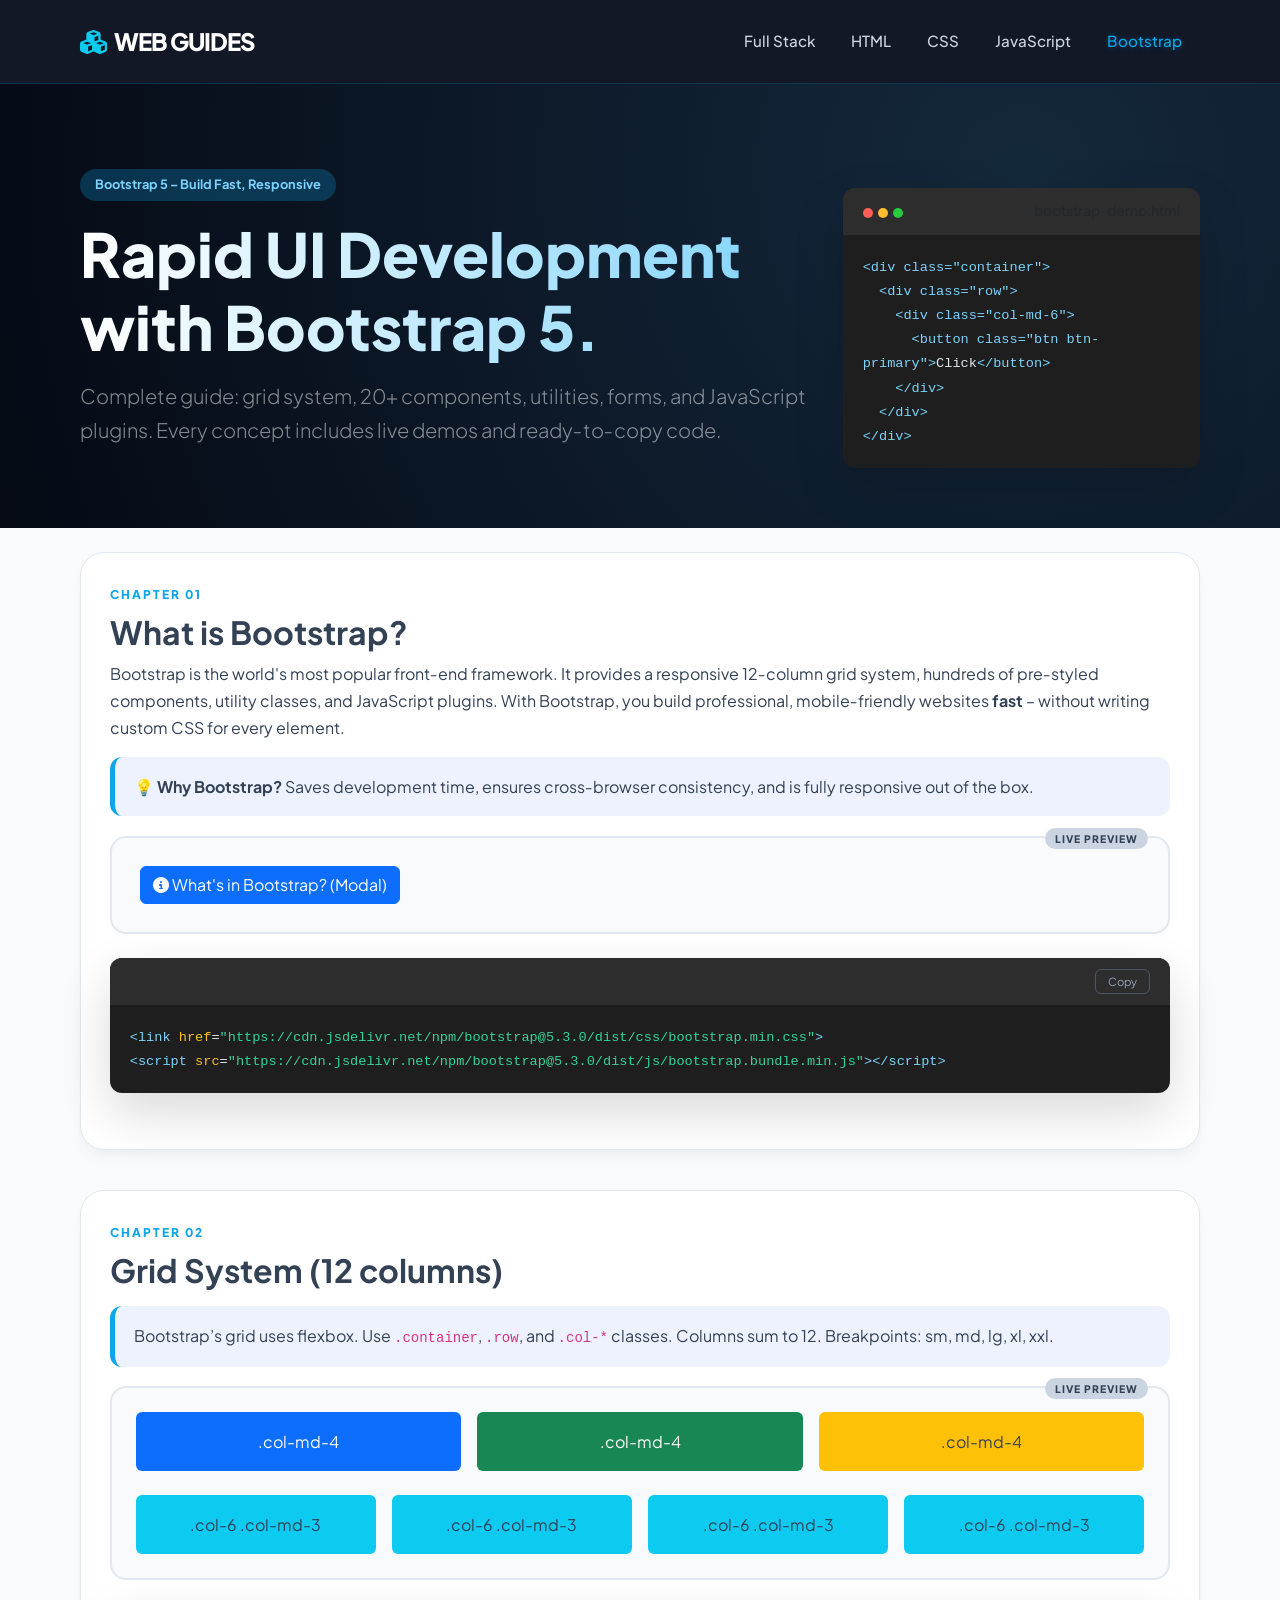
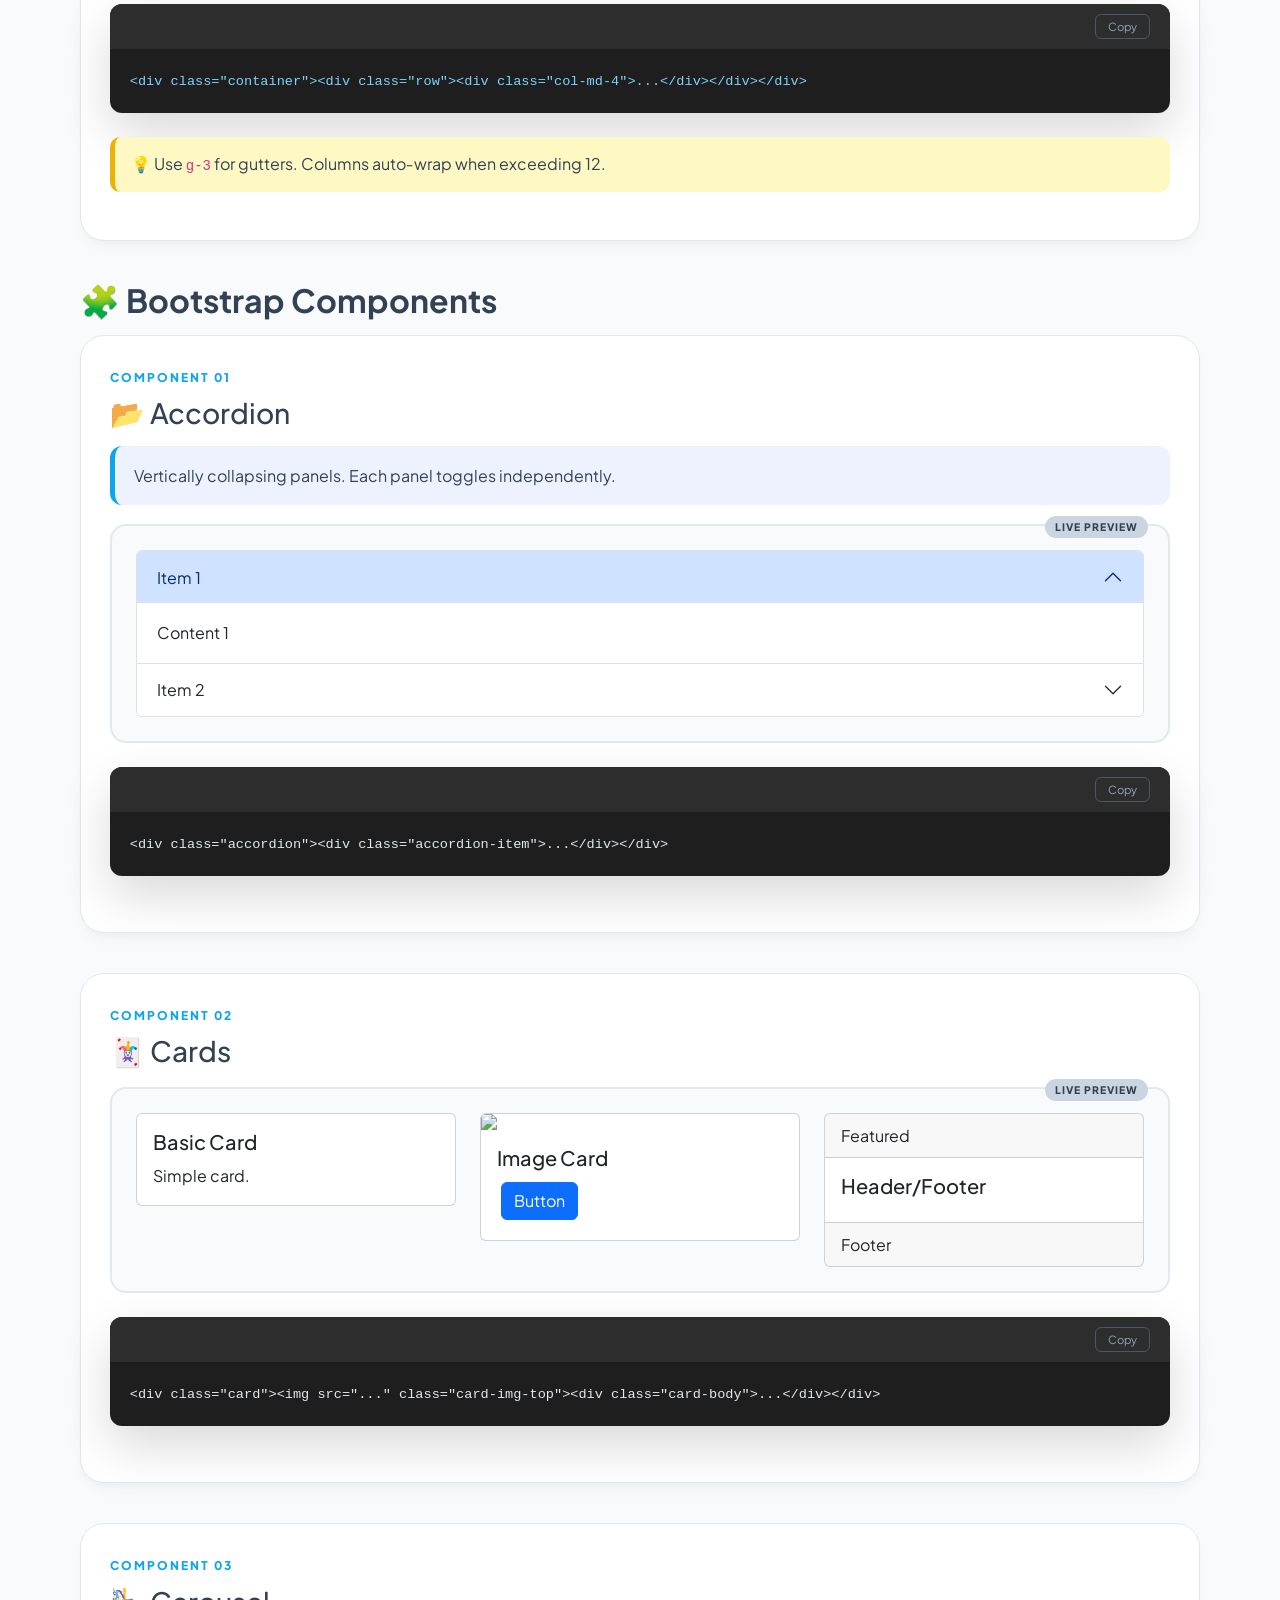
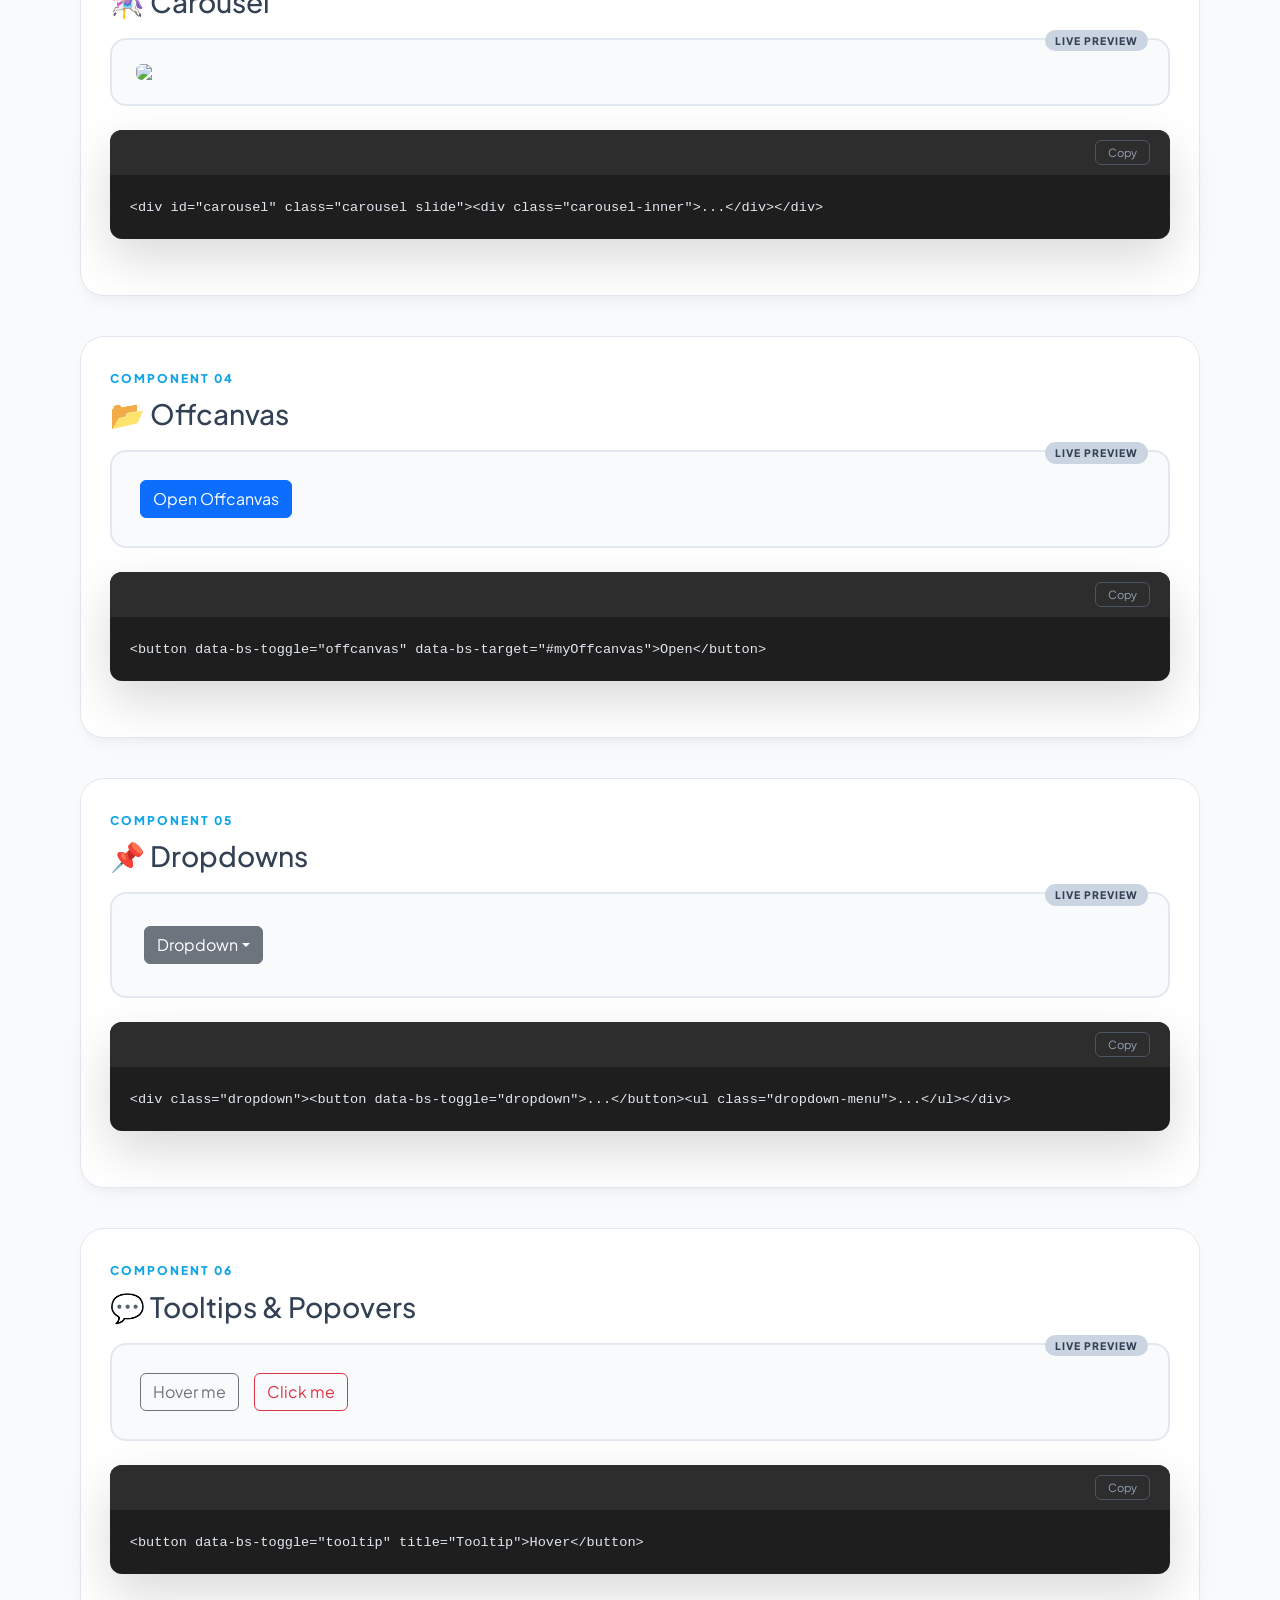
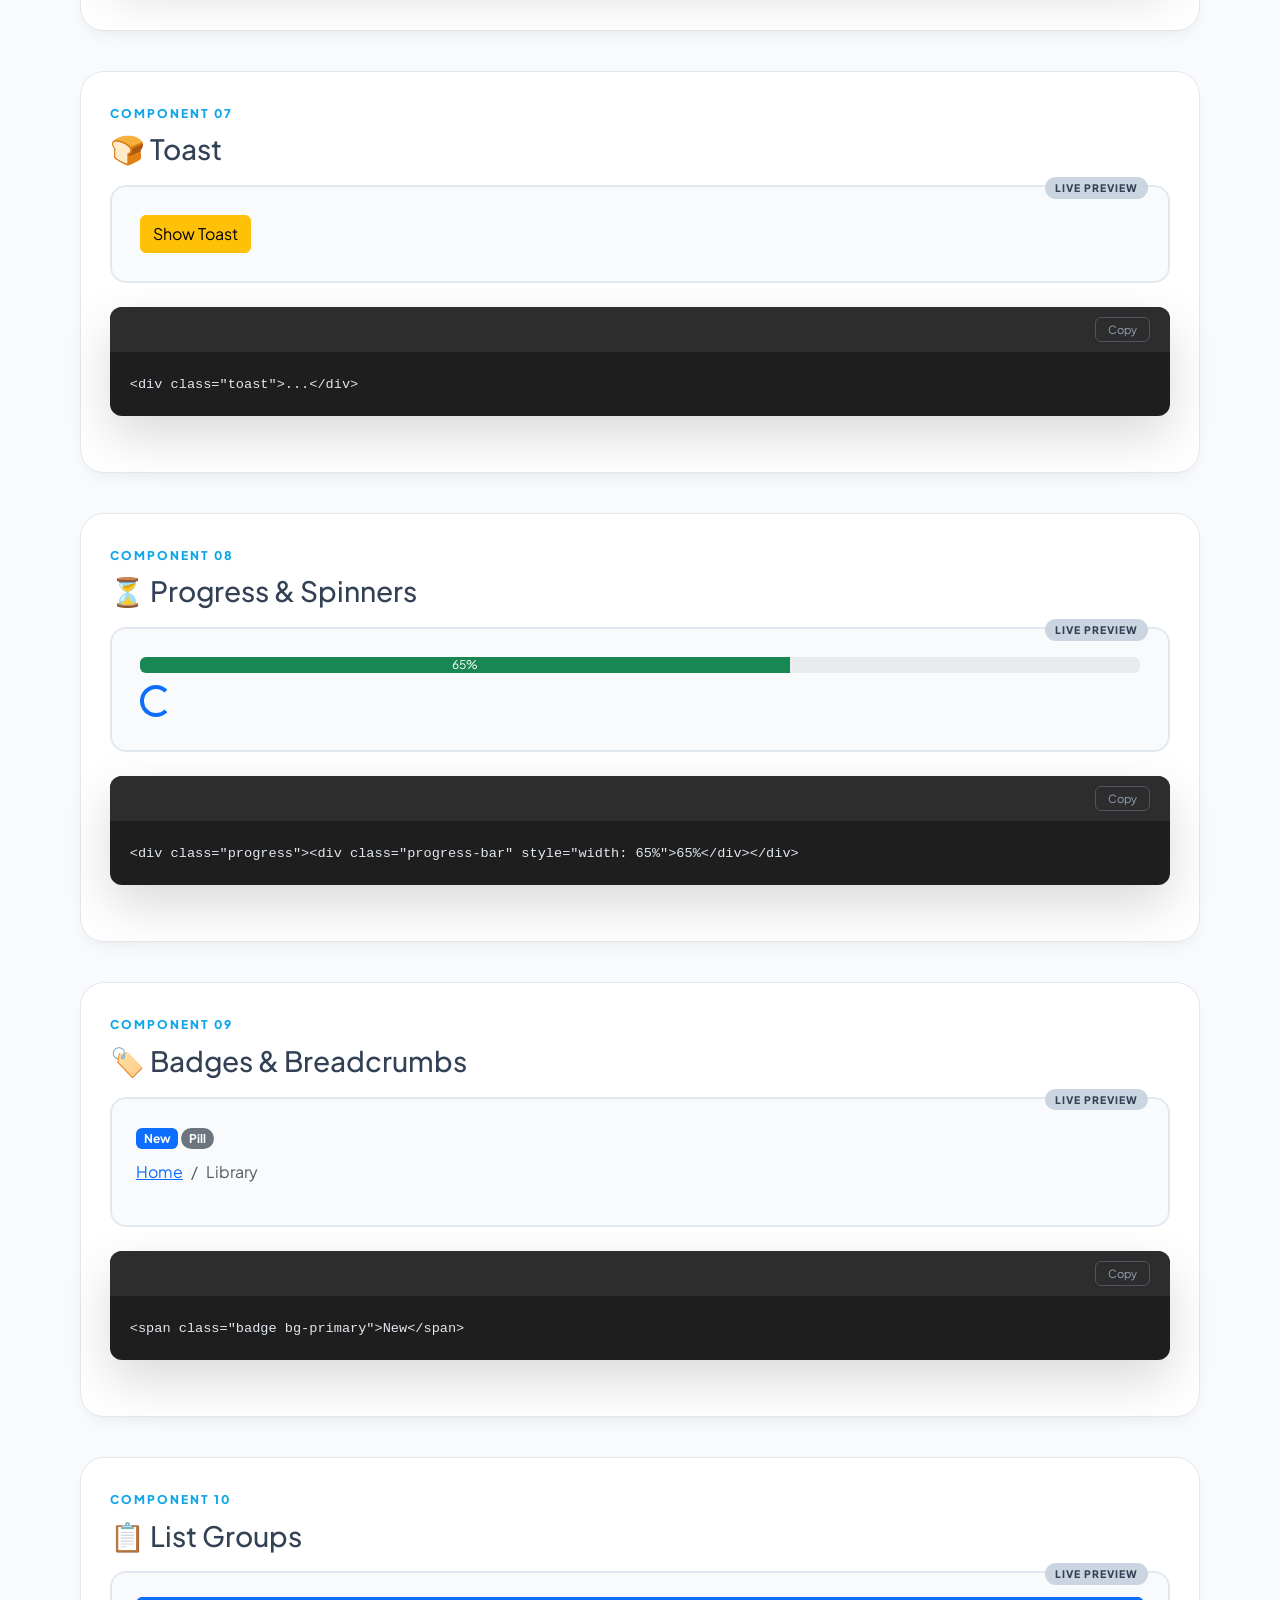
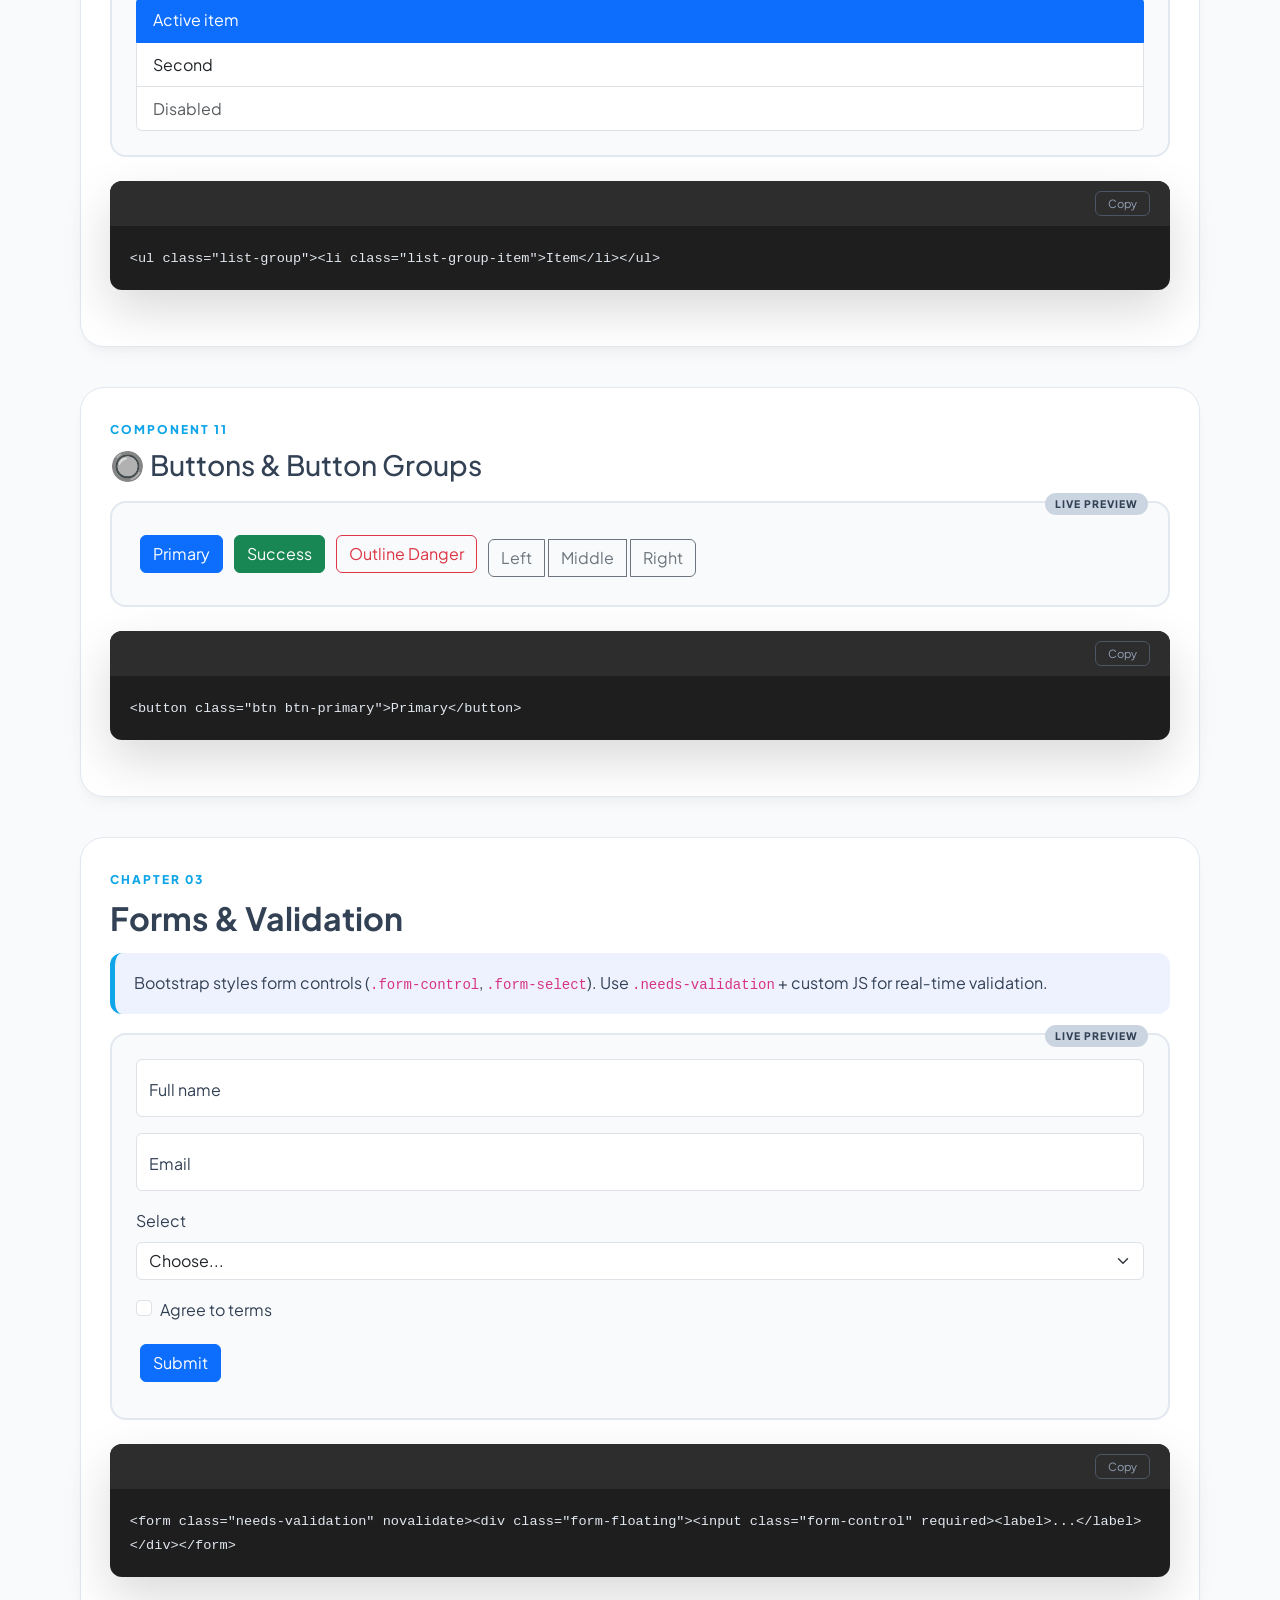
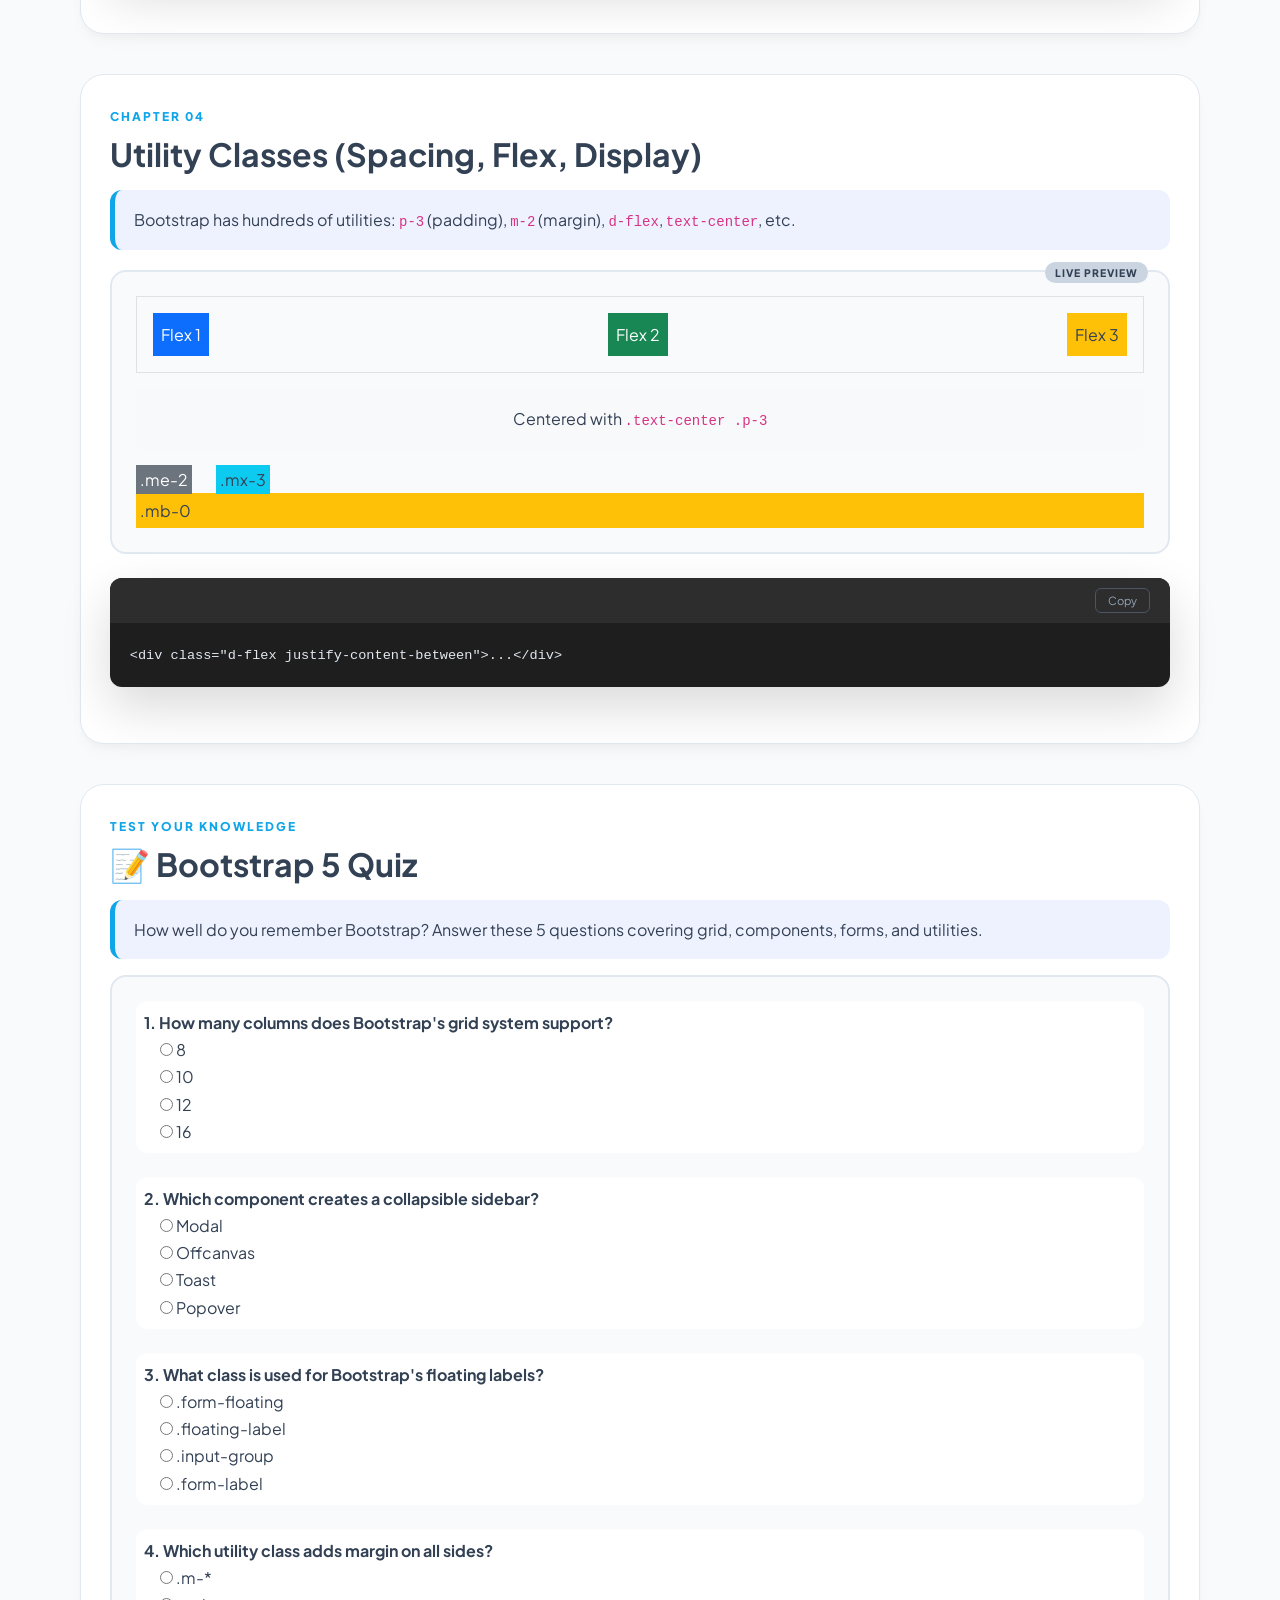
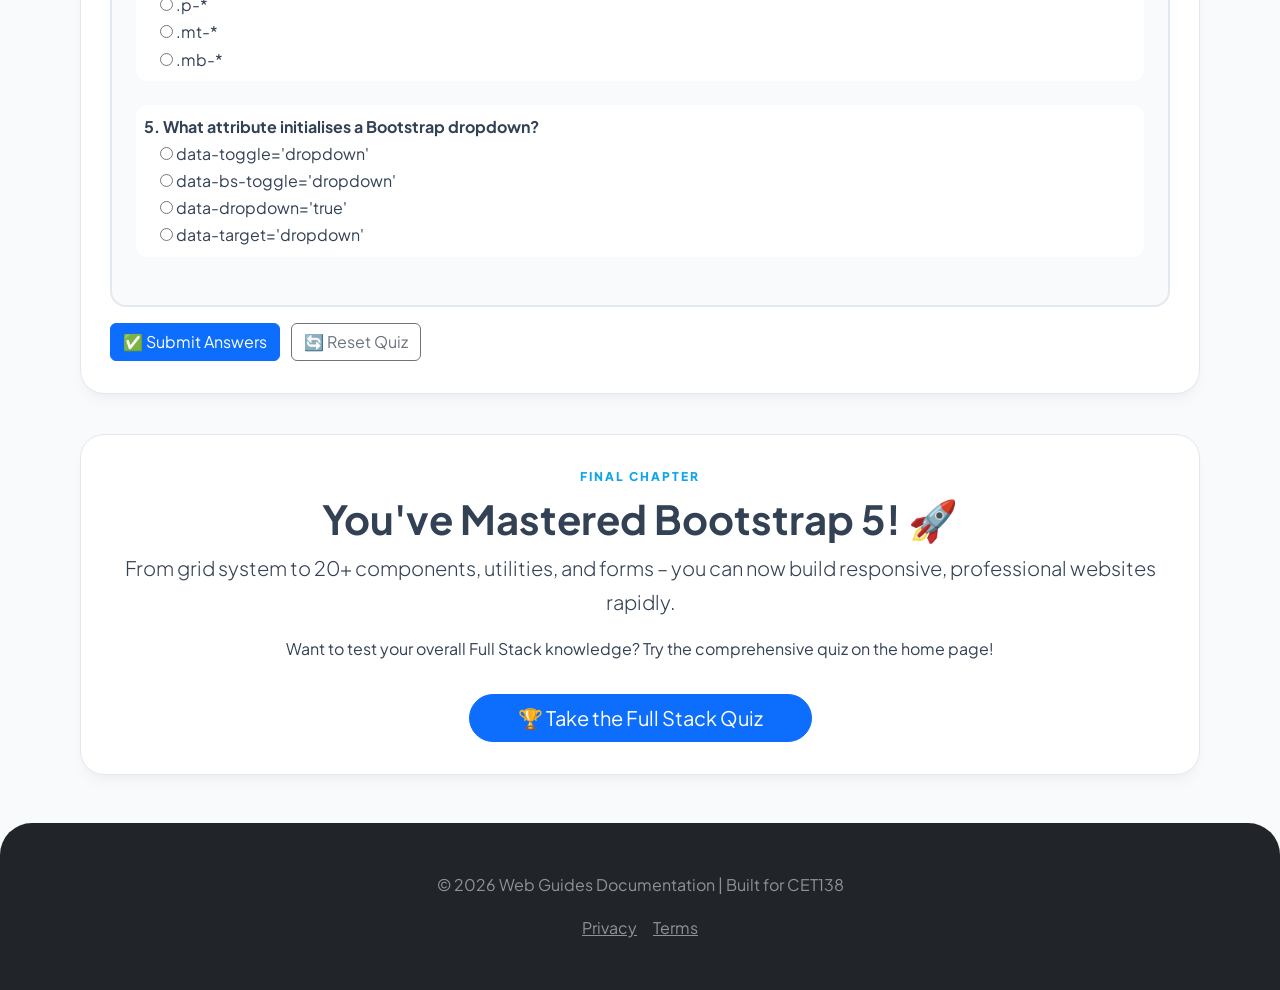
==== commit 44ba53f6: "Update Bootstrap.html" ====
--- a/Bootstrap.html
+++ b/Bootstrap.html
@@ -515,7 +515,7 @@
 
 <footer class="bg-dark text-white-50 py-5 mt-5 text-center">
     <div class="container">
-        <p class="mb-0">© 2025 Web Guides Documentation | Built for CET138</p>
+        <p class="mb-0">© 2026 Web Guides Documentation | Built for CET138</p>
         <div class="mt-3"><a href="#" class="text-white-50 me-3">Privacy</a><a href="#" class="text-white-50">Terms</a></div>
     </div>
 </footer>
